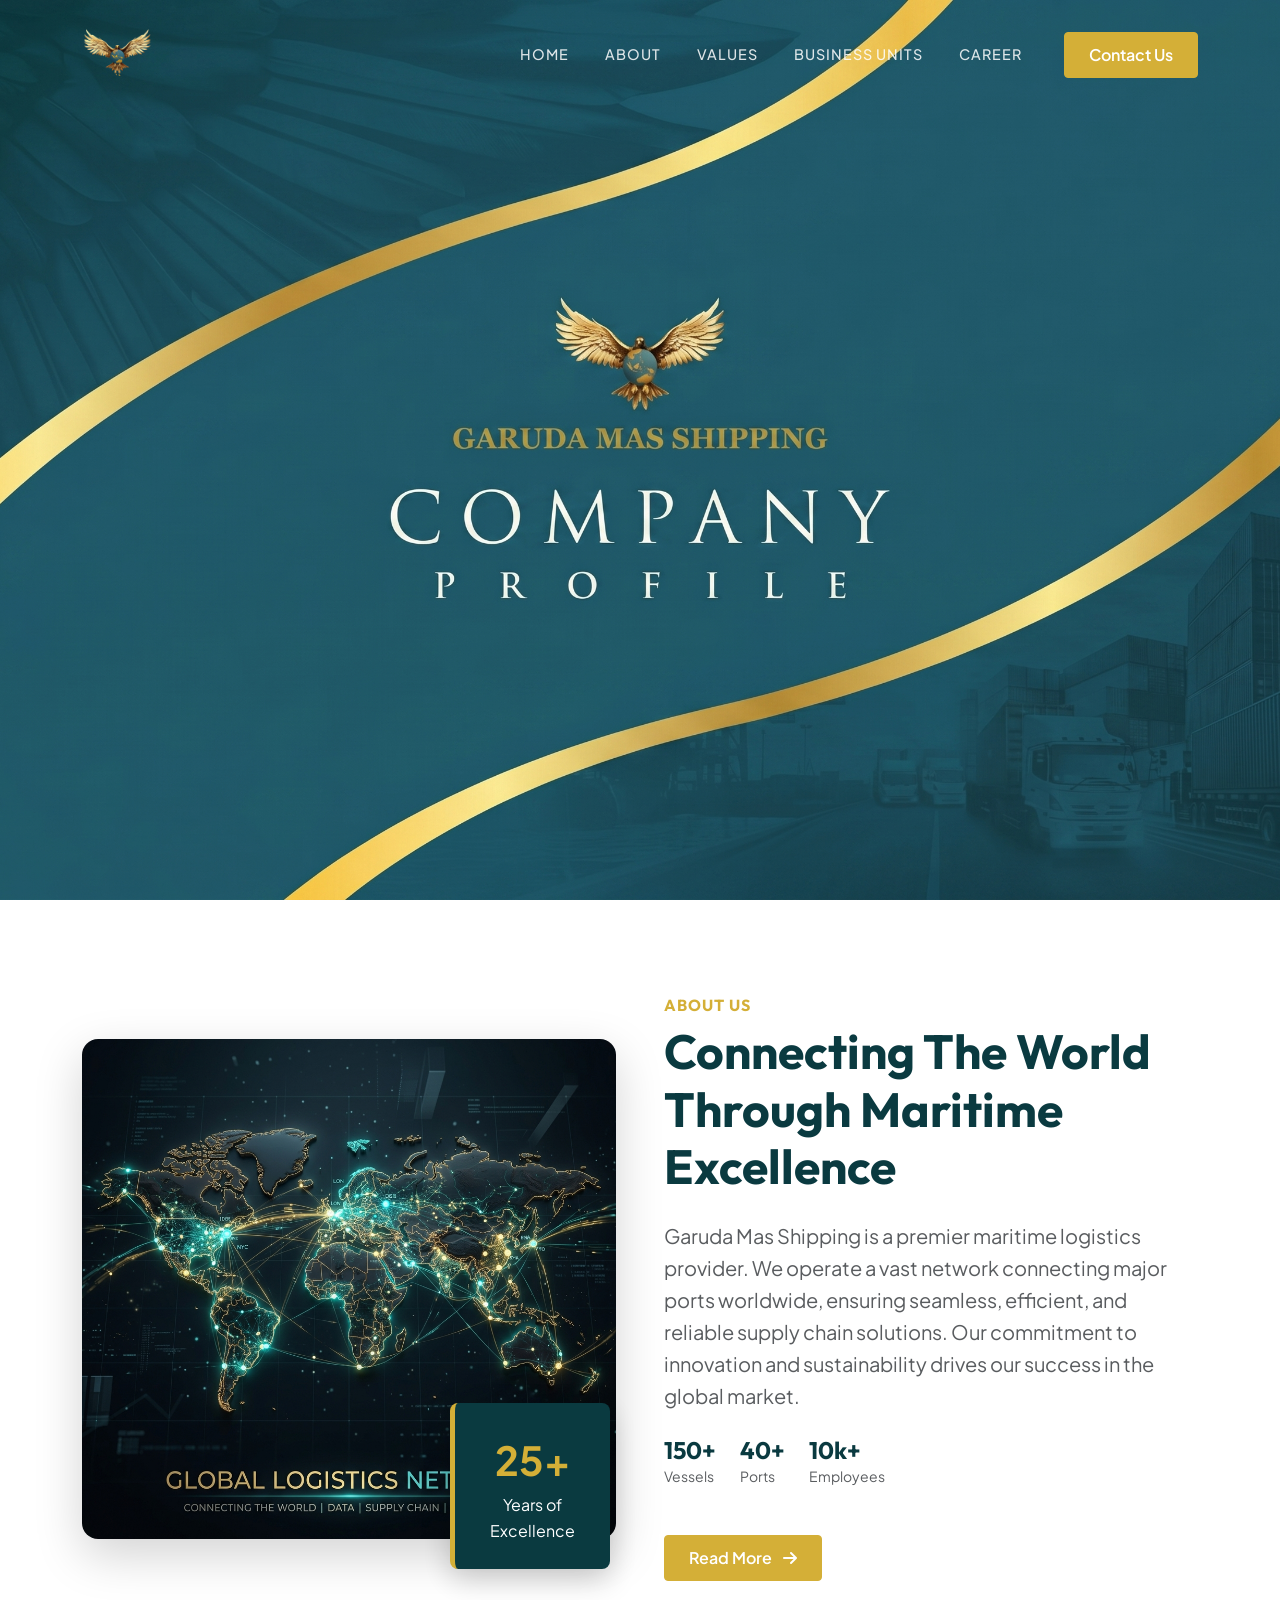
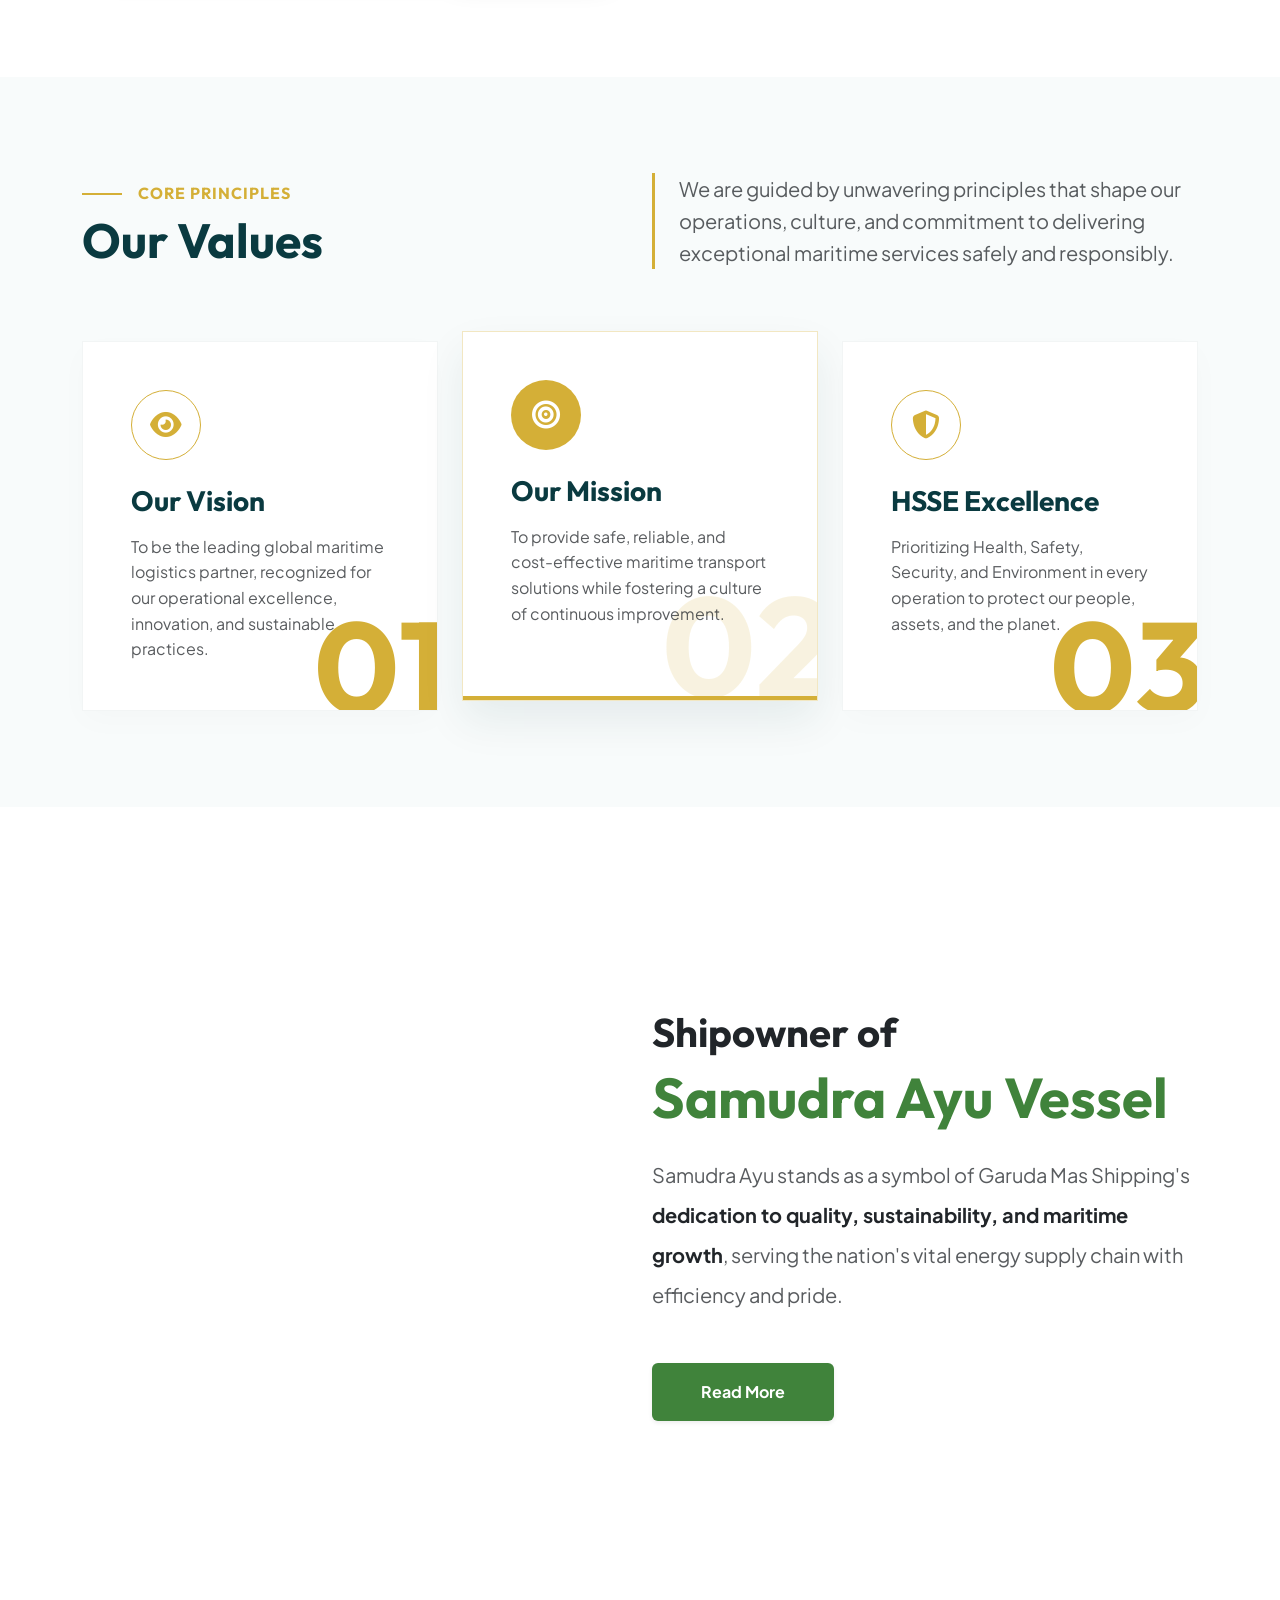
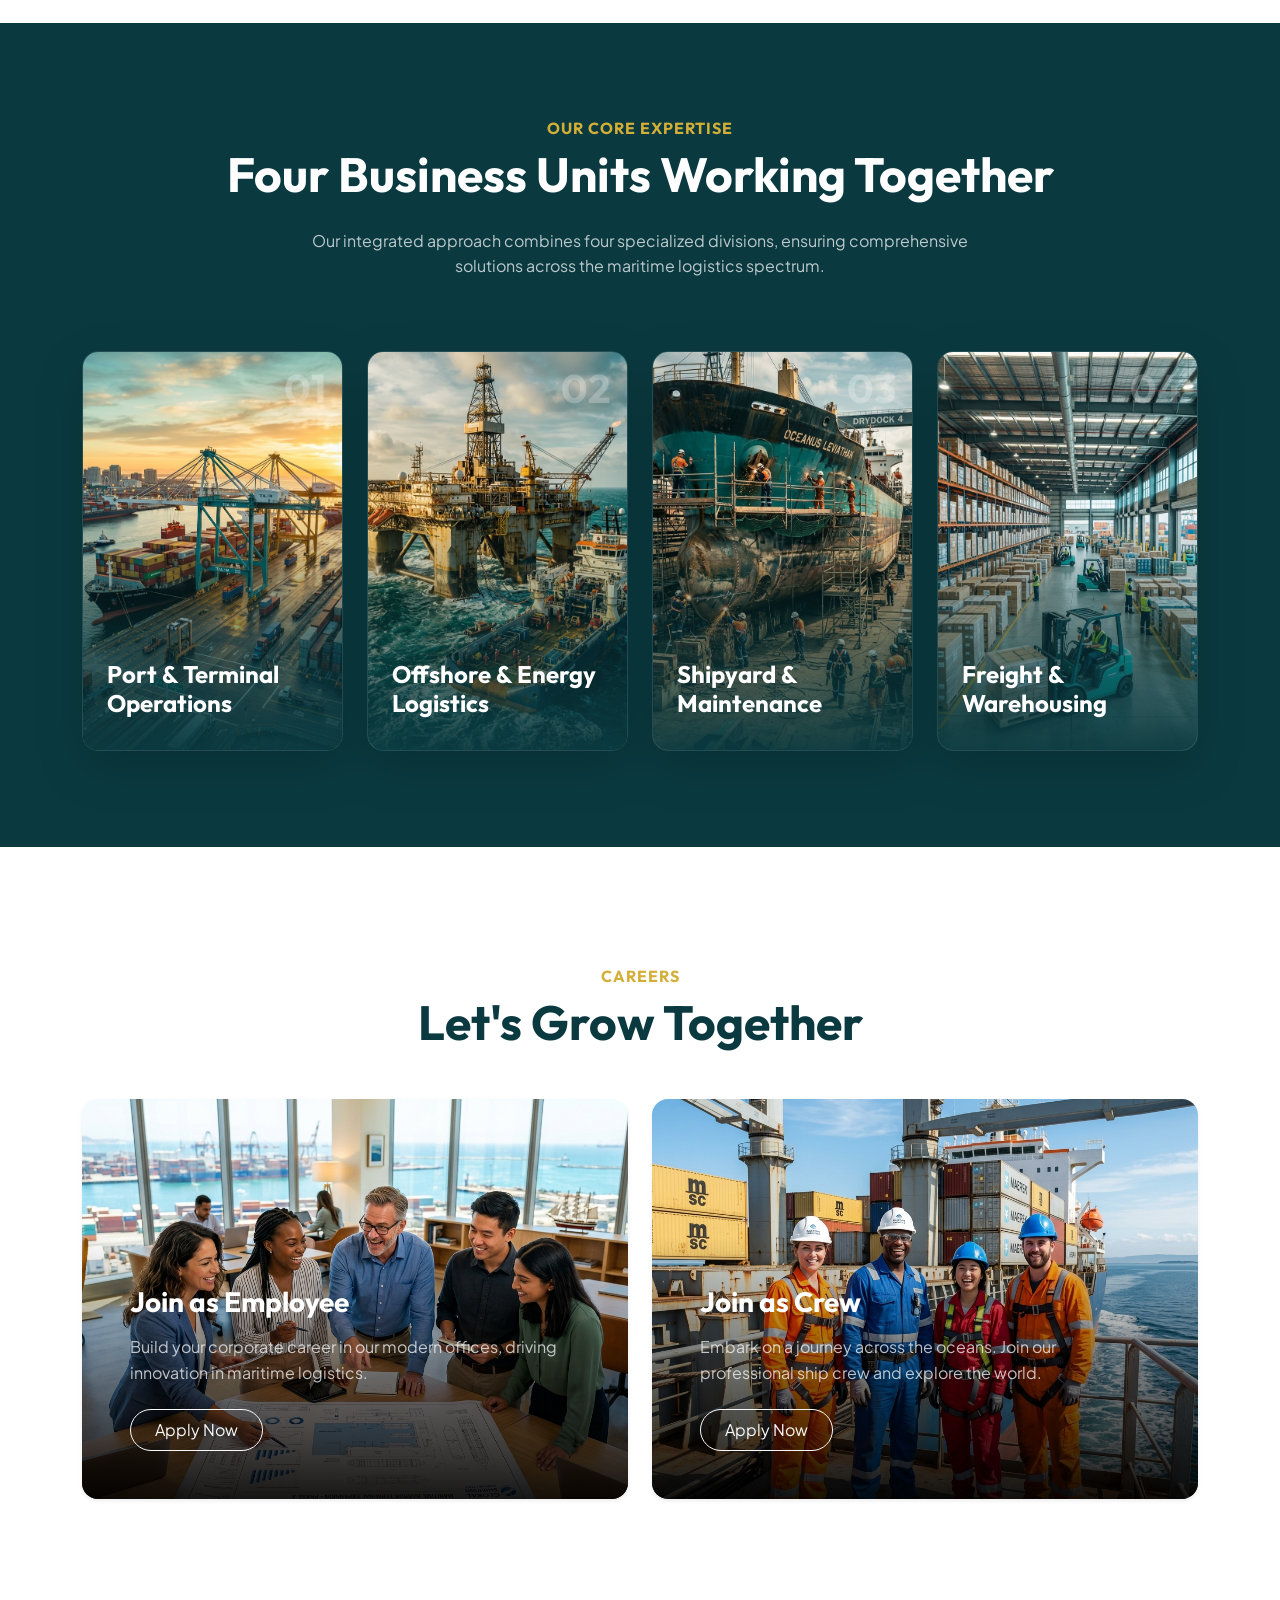
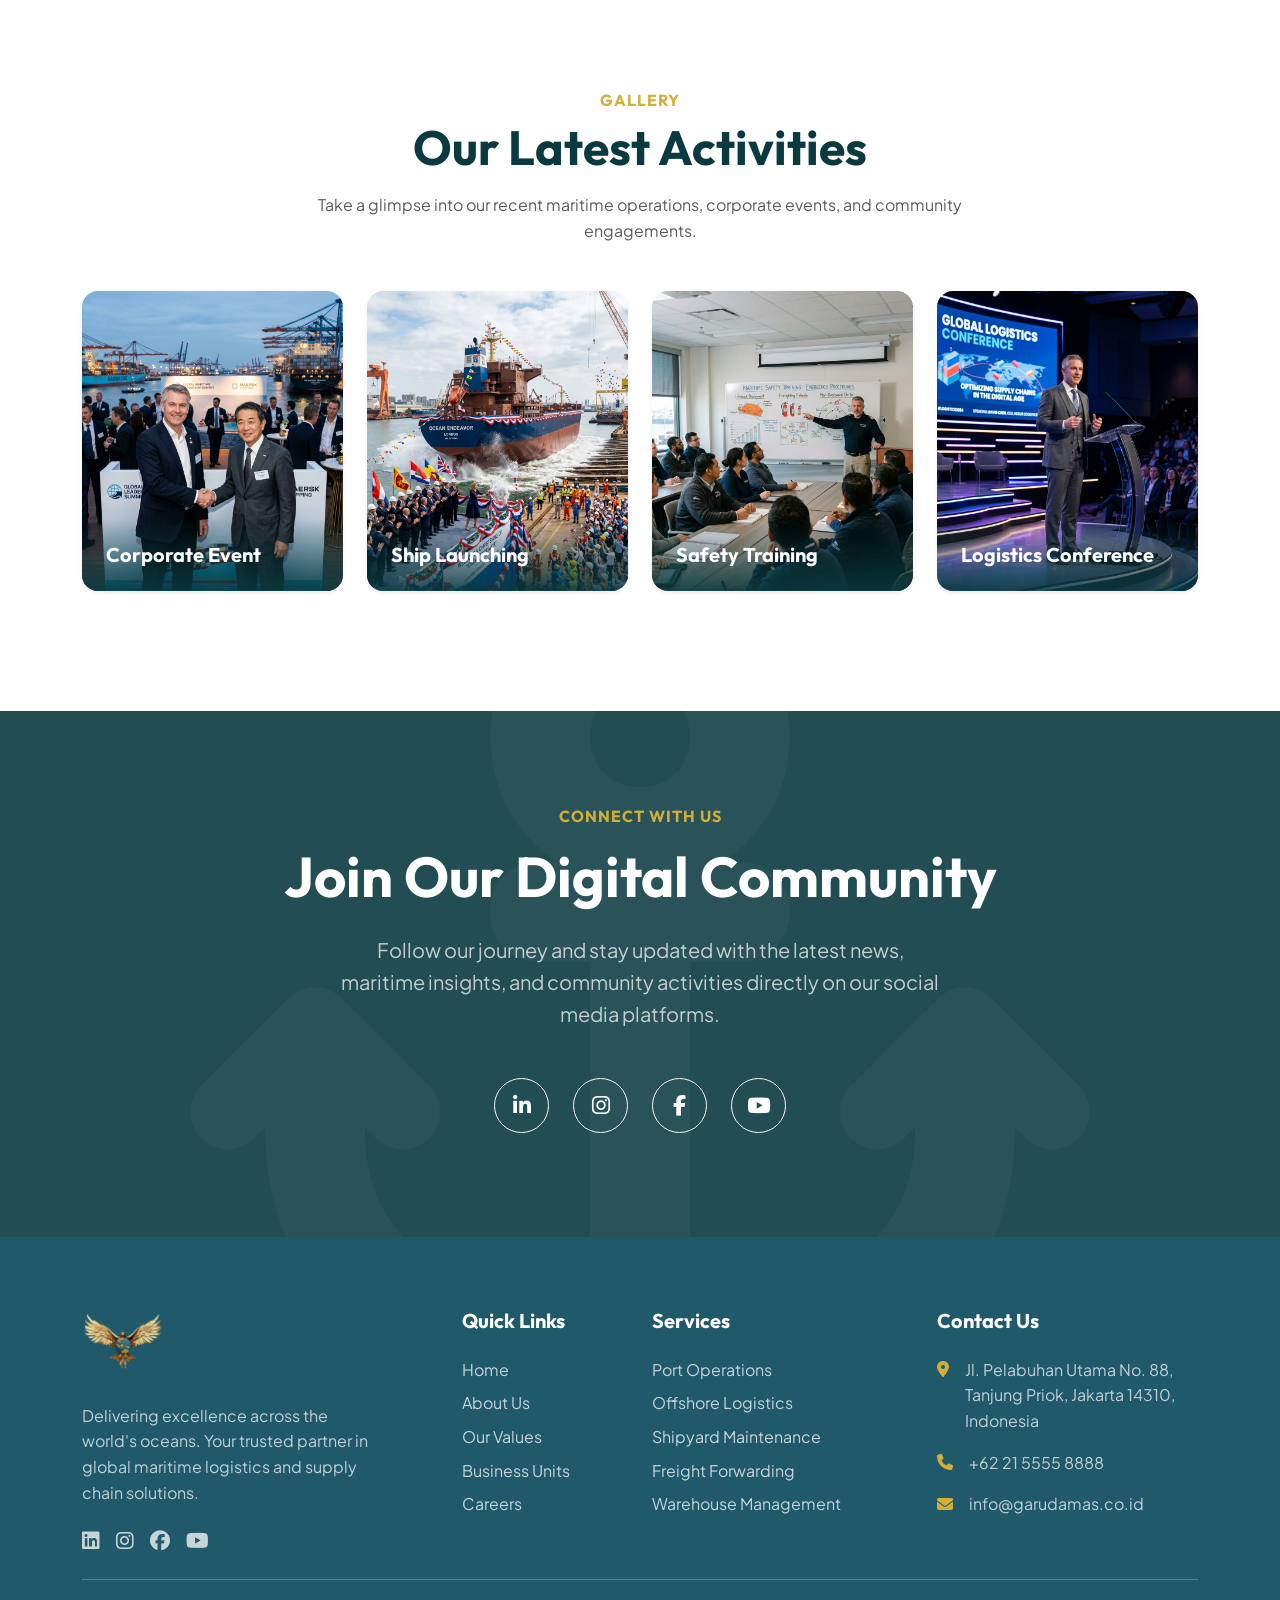
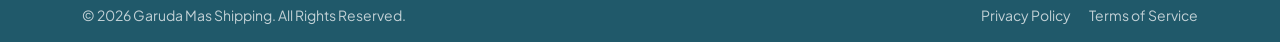
==== index.html @ 2bda796f "Company" ====
<!DOCTYPE html>
<html lang="en">

<head>
    <meta charset="UTF-8">
    <meta name="viewport" content="width=device-width, initial-scale=1.0">
    <title>Garuda Mas Shipping | Professional Maritime Services</title>
    <meta name="description"
        content="Garuda Mas Shipping provides top-tier maritime logistics, port operations, and offshore services with a commitment to excellence and safety.">

    <!-- Google Fonts -->
    <link rel="preconnect" href="https://fonts.googleapis.com">
    <link rel="preconnect" href="https://fonts.gstatic.com" crossorigin>
    <link
        href="https://fonts.googleapis.com/css2?family=Outfit:wght@300;400;500;600;700;800&family=Plus+Jakarta+Sans:wght@400;500;600;700&display=swap"
        rel="stylesheet">

    <!-- Bootstrap 5 CSS -->
    <link href="https://cdn.jsdelivr.net/npm/bootstrap@5.3.2/dist/css/bootstrap.min.css" rel="stylesheet">

    <!-- Font Awesome -->
    <link rel="stylesheet" href="https://cdnjs.cloudflare.com/ajax/libs/font-awesome/6.4.2/css/all.min.css">

    <!-- AOS Animation CSS -->
    <link href="https://unpkg.com/aos@2.3.1/dist/aos.css" rel="stylesheet">

    <!-- Custom CSS -->
    <link rel="stylesheet" href="assets/css/style.css">
</head>

<body>

    <!-- Navigation Bar -->
    <nav class="navbar navbar-expand-lg fixed-top" id="mainNav">
        <div class="container">
            <a class="navbar-brand" href="#">
                <img src="img/logo.png" alt="Garuda Mas Shipping Logo" height="60">
            </a>
            <button class="navbar-toggler" type="button" data-bs-toggle="collapse" data-bs-toggle="collapse"
                data-bs-target="#navbarResponsive" aria-controls="navbarResponsive" aria-expanded="false"
                aria-label="Toggle navigation">
                <i class="fa-solid fa-bars"></i>
            </button>
            <div class="collapse navbar-collapse" id="navbarResponsive">
                <ul class="navbar-nav ms-auto text-uppercase py-4 py-lg-0">
                    <li class="nav-item"><a class="nav-link" href="#home">Home</a></li>
                    <li class="nav-item"><a class="nav-link" href="#about">About</a></li>
                    <li class="nav-item"><a class="nav-link" href="#values">Values</a></li>
                    <li class="nav-item"><a class="nav-link" href="#units">Business Units</a></li>
                    <li class="nav-item"><a class="nav-link" href="#career">Career</a></li>
                </ul>
                <a href="#contact" class="btn btn-primary btn-gold ms-lg-4 mt-3 mt-lg-0">Contact Us</a>
            </div>
        </div>
    </nav>

    <!-- Hero Banner -->
    <header id="home">
        <img src="img/hero.jpeg" alt="Hero Banner" class="w-100" style="height: 100vh; object-fit: cover;">
    </header>

    <!-- About Us -->
    <section class="about-section py-5 my-5" id="about">
        <div class="container">
            <div class="row align-items-center g-5">
                <div class="col-lg-6 position-relative">
                    <div class="image-wrapper rounded-4 overflow-hidden shadow-lg">
                        <img src="assets/images/about_map_1778153520044.png" alt="Global Network Map"
                            class="img-fluid w-100 object-fit-cover" style="height: 500px;">
                        <div class="experience-badge">
                            <span class="fs-1 fw-bold text-gold">25+</span>
                            <span class="d-block text-white">Years of<br>Excellence</span>
                        </div>
                    </div>
                </div>
                <div class="col-lg-6">
                    <h6 class="text-gold fw-bold text-uppercase tracking-wide mb-2">About Us</h6>
                    <h2 class="display-5 fw-bold text-teal mb-4">Connecting The World Through Maritime Excellence</h2>
                    <p class="text-muted fs-5 mb-4">Garuda Mas Shipping is a premier maritime logistics provider. We
                        operate a vast network connecting major ports worldwide, ensuring seamless, efficient, and
                        reliable supply chain solutions. Our commitment to innovation and sustainability drives our
                        success in the global market.</p>
                    <div class="d-flex align-items-center mb-5">
                        <div class="me-4">
                            <h4 class="text-teal fw-bold mb-0">150+</h4>
                            <p class="text-muted small mb-0">Vessels</p>
                        </div>
                        <div class="me-4">
                            <h4 class="text-teal fw-bold mb-0">40+</h4>
                            <p class="text-muted small mb-0">Ports</p>
                        </div>
                        <div>
                            <h4 class="text-teal fw-bold mb-0">10k+</h4>
                            <p class="text-muted small mb-0">Employees</p>
                        </div>
                    </div>
                    <a href="#" class="btn btn-primary btn-gold">Read More <i
                            class="fa-solid fa-arrow-right ms-2"></i></a>
                </div>
            </div>
        </div>
    </section>

    <!-- Values, Vision, Mission & HSSE -->
    <section class="values-section py-5 position-relative" id="values">
        <div class="values-bg-pattern position-absolute top-0 start-0 w-100 h-100 opacity-10"></div>
        <div class="container py-5 position-relative z-3">
            <div class="row mb-5 align-items-end">
                <div class="col-lg-6">
                    <h6 class="text-gold fw-bold text-uppercase tracking-wide mb-2 d-flex align-items-center">
                        <span class="line-indicator me-3"></span>Core Principles
                    </h6>
                    <h2 class="display-5 fw-bold text-teal mb-0">Our Values</h2>
                </div>
                <div class="col-lg-6 mt-4 mt-lg-0">
                    <p class="text-muted mb-0 border-start border-gold border-3 ps-4 fs-5">
                        We are guided by unwavering principles that shape our operations, culture, and commitment to
                        delivering exceptional maritime services safely and responsibly.
                    </p>
                </div>
            </div>

            <div class="row g-4 mt-2">
                <!-- Vision -->
                <div class="col-lg-4">
                    <div class="premium-value-card p-5 h-100 position-relative overflow-hidden group bg-white">
                        <div class="watermark-number position-absolute text-gold opacity-10 fw-bold">01</div>
                        <div class="card-content position-relative z-3">
                            <div class="icon-wrapper mb-4 d-inline-flex align-items-center justify-content-center border border-gold rounded-circle"
                                style="width: 70px; height: 70px;">
                                <i class="fa-solid fa-eye fs-3 text-gold"></i>
                            </div>
                            <h3 class="fw-bold text-teal mb-3">Our Vision</h3>
                            <p class="text-muted mb-0">To be the leading global maritime logistics partner, recognized
                                for our operational excellence, innovation, and sustainable practices.</p>
                        </div>
                        <div class="card-hover-line position-absolute bottom-0 start-0 h-1 bg-gold transition-all"
                            style="width: 0; height: 4px;"></div>
                    </div>
                </div>
                <!-- Mission -->
                <div class="col-lg-4">
                    <div
                        class="premium-value-card p-5 h-100 position-relative overflow-hidden group active-card bg-white">
                        <div class="watermark-number position-absolute text-gold opacity-10 fw-bold">02</div>
                        <div class="card-content position-relative z-3">
                            <div class="icon-wrapper mb-4 d-inline-flex align-items-center justify-content-center bg-gold rounded-circle"
                                style="width: 70px; height: 70px;">
                                <i class="fa-solid fa-bullseye fs-3 text-white"></i>
                            </div>
                            <h3 class="fw-bold text-teal mb-3">Our Mission</h3>
                            <p class="text-muted mb-0">To provide safe, reliable, and cost-effective maritime transport
                                solutions while fostering a culture of continuous improvement.</p>
                        </div>
                        <div class="card-hover-line position-absolute bottom-0 start-0 w-100 bg-gold transition-all"
                            style="height: 4px;"></div>
                    </div>
                </div>
                <!-- HSSE -->
                <div class="col-lg-4">
                    <div class="premium-value-card p-5 h-100 position-relative overflow-hidden group bg-white">
                        <div class="watermark-number position-absolute text-gold opacity-10 fw-bold">03</div>
                        <div class="card-content position-relative z-3">
                            <div class="icon-wrapper mb-4 d-inline-flex align-items-center justify-content-center border border-gold rounded-circle"
                                style="width: 70px; height: 70px;">
                                <i class="fa-solid fa-shield-halved fs-3 text-gold"></i>
                            </div>
                            <h3 class="fw-bold text-teal mb-3">HSSE Excellence</h3>
                            <p class="text-muted mb-0">Prioritizing Health, Safety, Security, and Environment in every
                                operation to protect our people, assets, and the planet.</p>
                        </div>
                        <div class="card-hover-line position-absolute bottom-0 start-0 h-1 bg-gold transition-all"
                            style="width: 0; height: 4px;"></div>
                    </div>
                </div>
            </div>
        </div>
    </section>
    <!-- Shipment of Samudra Ayu -->
    <section class="fleet-section position-relative py-5 my-5"
        style="background-image: url('assets/images/ship_front_1778153537315.png'); background-size: cover; background-position: left center; min-height: 80vh; display: flex; align-items: center;">
        <!-- Desktop Gradient Overlay -->
        <div class="overlay position-absolute top-0 start-0 w-100 h-100 d-none d-lg-block"
            style="background: linear-gradient(to right, rgba(255,255,255,0) 0%, rgba(255,255,255,0.2) 30%, rgba(255,255,255,0.9) 60%, rgba(255,255,255,1) 100%);">
        </div>
        <!-- Mobile Solid Overlay -->
        <div class="overlay position-absolute top-0 start-0 w-100 h-100 d-lg-none"
            style="background: rgba(255,255,255,0.85);"></div>

        <div class="container position-relative z-3">
            <div class="row justify-content-end">
                <div class="col-lg-6 col-md-10 py-5">
                    <h2 class="display-6 fw-bold text-dark mb-2">Shipowner of</h2>
                    <h2 class="display-4 fw-bold mb-4" style="color: #40833b;">Samudra Ayu Vessel</h2>
                    <p class="text-muted fs-5 mb-5 lh-lg">
                        Samudra Ayu stands as a symbol of Garuda Mas Shipping's <strong class="text-dark">dedication to
                            quality, sustainability, and maritime growth</strong>, serving the nation's vital energy
                        supply chain with efficiency and pride.
                    </p>
                    <a href="#" class="btn text-white fw-bold px-5 py-3 rounded-2 shadow-sm"
                        style="background-color: #40833b; transition: all 0.3s ease;">Read More</a>
                </div>
            </div>
        </div>
    </section>




    <!-- Business Units -->
    <section class="units-section py-5 bg-teal text-white" id="units">
        <div class="container py-5">
            <div class="text-center mb-5">
                <h6 class="text-gold fw-bold text-uppercase tracking-wide mb-2">Our Core Expertise</h6>
                <h2 class="display-5 fw-bold text-white mb-4">Four Business Units Working Together</h2>
                <p class="text-light max-w-700 mx-auto opacity-75">Our integrated approach combines four specialized
                    divisions, ensuring comprehensive solutions across the maritime logistics spectrum.</p>
            </div>

            <div class="row g-4 mt-2">
                <!-- Unit 1 -->
                <div class="col-md-6 col-lg-3">
                    <div class="unit-card position-relative rounded-4 overflow-hidden group shadow-lg">
                        <img src="assets/images/business_1_1778153593548.png" alt="Port Operations"
                            class="w-100 h-100 object-fit-cover transition-transform">
                        <div class="watermark-number position-absolute top-0 end-0 p-3 text-white opacity-25 fw-bold fs-1 lh-1 z-2"
                            style="font-family: var(--font-heading);">01</div>
                        <div
                            class="glass-overlay position-absolute bottom-0 start-0 w-100 p-4 d-flex flex-column justify-content-end transition-all z-3">
                            <h4 class="text-white fw-bold mb-2">Port & Terminal<br>Operations</h4>
                            <p class="unit-desc text-light opacity-0 mb-0 small"
                                style="max-height: 0; transition: all 0.4s ease; overflow: hidden;">Managing
                                cutting-edge terminal facilities ensuring fast turnaround times.</p>
                        </div>
                    </div>
                </div>
                <!-- Unit 2 -->
                <div class="col-md-6 col-lg-3">
                    <div class="unit-card position-relative rounded-4 overflow-hidden group shadow-lg">
                        <img src="assets/images/business_2_1778153611733.png" alt="Offshore Services"
                            class="w-100 h-100 object-fit-cover transition-transform">
                        <div class="watermark-number position-absolute top-0 end-0 p-3 text-white opacity-25 fw-bold fs-1 lh-1 z-2"
                            style="font-family: var(--font-heading);">02</div>
                        <div
                            class="glass-overlay position-absolute bottom-0 start-0 w-100 p-4 d-flex flex-column justify-content-end transition-all z-3">
                            <h4 class="text-white fw-bold mb-2">Offshore & Energy<br>Logistics</h4>
                            <p class="unit-desc text-light opacity-0 mb-0 small"
                                style="max-height: 0; transition: all 0.4s ease; overflow: hidden;">Supporting global
                                energy infrastructure with specialized fleets.</p>
                        </div>
                    </div>
                </div>
                <!-- Unit 3 -->
                <div class="col-md-6 col-lg-3">
                    <div class="unit-card position-relative rounded-4 overflow-hidden group shadow-lg">
                        <img src="assets/images/business_3_1778153629733.png" alt="Shipyard"
                            class="w-100 h-100 object-fit-cover transition-transform">
                        <div class="watermark-number position-absolute top-0 end-0 p-3 text-white opacity-25 fw-bold fs-1 lh-1 z-2"
                            style="font-family: var(--font-heading);">03</div>
                        <div
                            class="glass-overlay position-absolute bottom-0 start-0 w-100 p-4 d-flex flex-column justify-content-end transition-all z-3">
                            <h4 class="text-white fw-bold mb-2">Shipyard &<br>Maintenance</h4>
                            <p class="unit-desc text-light opacity-0 mb-0 small"
                                style="max-height: 0; transition: all 0.4s ease; overflow: hidden;">World-class repair
                                and maintenance ensuring maximum vessel uptime.</p>
                        </div>
                    </div>
                </div>
                <!-- Unit 4 -->
                <div class="col-md-6 col-lg-3">
                    <div class="unit-card position-relative rounded-4 overflow-hidden group shadow-lg">
                        <img src="assets/images/business_4_1778153649774.png" alt="Warehouse logistics"
                            class="w-100 h-100 object-fit-cover transition-transform">
                        <div class="watermark-number position-absolute top-0 end-0 p-3 text-white opacity-25 fw-bold fs-1 lh-1 z-2"
                            style="font-family: var(--font-heading);">04</div>
                        <div
                            class="glass-overlay position-absolute bottom-0 start-0 w-100 p-4 d-flex flex-column justify-content-end transition-all z-3">
                            <h4 class="text-white fw-bold mb-2">Freight &<br>Warehousing</h4>
                            <p class="unit-desc text-light opacity-0 mb-0 small"
                                style="max-height: 0; transition: all 0.4s ease; overflow: hidden;">End-to-end supply
                                chain integration and storage solutions globally.</p>
                        </div>
                    </div>
                </div>
            </div>
        </div>
    </section>

    <!-- Careers -->
    <section class="career-section py-5 my-5" id="career">
        <div class="container py-4">
            <div class="text-center mb-5">
                <h6 class="text-gold fw-bold text-uppercase tracking-wide mb-2">Careers</h6>
                <h2 class="display-5 fw-bold text-teal">Let's Grow Together</h2>
            </div>

            <div class="row g-4">
                <div class="col-md-6">
                    <div class="career-card position-relative rounded-4 overflow-hidden shadow-sm h-100 group">
                        <img src="assets/images/career_office_1778153667340.png" alt="Join as Employee"
                            class="w-100 object-fit-cover transition-transform" style="height: 400px;">
                        <div class="career-content position-absolute bottom-0 start-0 w-100 p-5 bg-gradient-dark">
                            <h3 class="text-white fw-bold mb-3">Join as Employee</h3>
                            <p class="text-light opacity-75 mb-4">Build your corporate career in our modern offices,
                                driving innovation in maritime logistics.</p>
                            <a href="#" class="btn btn-outline-light rounded-pill px-4 py-2">Apply Now</a>
                        </div>
                    </div>
                </div>
                <div class="col-md-6">
                    <div class="career-card position-relative rounded-4 overflow-hidden shadow-sm h-100 group">
                        <img src="assets/images/career_crew_1778153685563.png" alt="Join as Crew"
                            class="w-100 object-fit-cover transition-transform" style="height: 400px;">
                        <div class="career-content position-absolute bottom-0 start-0 w-100 p-5 bg-gradient-dark">
                            <h3 class="text-white fw-bold mb-3">Join as Crew</h3>
                            <p class="text-light opacity-75 mb-4">Embark on a journey across the oceans. Join our
                                professional ship crew and explore the world.</p>
                            <a href="#" class="btn btn-outline-light rounded-pill px-4 py-2">Apply Now</a>
                        </div>
                    </div>
                </div>
            </div>
        </div>
    </section>


    <style>
        /* Add hover styles inline temporarily for the news section */
        .btn-outline-teal:hover {
            background-color: var(--dark-teal);
            color: var(--white) !important;
        }

        .news-card:hover .hover-zoom {
            transform: scale(1.1);
        }

        .news-card:hover .hover-backdrop {
            opacity: 1 !important;
        }

        .news-card:hover .hover-arrow {
            opacity: 1 !important;
            transform: translate(-50%, -50%) !important;
        }
    </style>

    <!-- Latest Gallery -->
    <section class="gallery-section py-5 my-5 bg-white" id="gallery">
        <div class="container py-4">
            <div class="text-center mb-5">
                <h6 class="text-gold fw-bold text-uppercase tracking-wide mb-2">Gallery</h6>
                <h2 class="display-5 fw-bold text-teal">Our Latest Activities</h2>
                <p class="text-muted max-w-700 mx-auto mt-3">Take a glimpse into our recent maritime operations,
                    corporate events, and community engagements.</p>
            </div>

            <div class="row g-4">
                <div class="col-md-6 col-lg-3">
                    <div class="activity-img-wrapper rounded-4 overflow-hidden shadow-sm h-100 position-relative group">
                        <img src="assets/images/activity_1_1778153710018.png"
                            class="w-100 h-100 object-fit-cover hover-zoom" alt="Activity 1" style="min-height: 300px;">
                        <div class="position-absolute bottom-0 start-0 w-100 p-4"
                            style="background: linear-gradient(to top, rgba(10,58,64,0.9) 0%, transparent 100%);">
                            <h5 class="text-white fw-bold mb-0">Corporate Event</h5>
                        </div>
                    </div>
                </div>
                <div class="col-md-6 col-lg-3">
                    <div class="activity-img-wrapper rounded-4 overflow-hidden shadow-sm h-100 position-relative group">
                        <img src="assets/images/activity_2_1778153726680.png"
                            class="w-100 h-100 object-fit-cover hover-zoom" alt="Activity 2" style="min-height: 300px;">
                        <div class="position-absolute bottom-0 start-0 w-100 p-4"
                            style="background: linear-gradient(to top, rgba(10,58,64,0.9) 0%, transparent 100%);">
                            <h5 class="text-white fw-bold mb-0">Ship Launching</h5>
                        </div>
                    </div>
                </div>
                <div class="col-md-6 col-lg-3">
                    <div class="activity-img-wrapper rounded-4 overflow-hidden shadow-sm h-100 position-relative group">
                        <img src="assets/images/activity_3_1778153747289.png"
                            class="w-100 h-100 object-fit-cover hover-zoom" alt="Activity 3" style="min-height: 300px;">
                        <div class="position-absolute bottom-0 start-0 w-100 p-4"
                            style="background: linear-gradient(to top, rgba(10,58,64,0.9) 0%, transparent 100%);">
                            <h5 class="text-white fw-bold mb-0">Safety Training</h5>
                        </div>
                    </div>
                </div>
                <div class="col-md-6 col-lg-3">
                    <div class="activity-img-wrapper rounded-4 overflow-hidden shadow-sm h-100 position-relative group">
                        <img src="assets/images/activity_4_1778153762395.png"
                            class="w-100 h-100 object-fit-cover hover-zoom" alt="Activity 4" style="min-height: 300px;">
                        <div class="position-absolute bottom-0 start-0 w-100 p-4"
                            style="background: linear-gradient(to top, rgba(10,58,64,0.9) 0%, transparent 100%);">
                            <h5 class="text-white fw-bold mb-0">Logistics Conference</h5>
                        </div>
                    </div>
                </div>
            </div>
        </div>
    </section>

    <!-- Stay Connect With Us -->
    <section class="connect-section py-5 position-relative text-white overflow-hidden text-center" id="contact"
        style="background-image: url('assets/images/business_4_1778153649774.png'); background-size: cover; background-position: center; background-attachment: fixed;">
        <div class="position-absolute top-0 start-0 w-100 h-100" style="background-color: rgba(10, 58, 64, 0.9);"></div>
        <div class="position-absolute text-white"
            style="top: 50%; left: 50%; transform: translate(-50%, -50%); font-size: 50rem; line-height: 1; pointer-events: none; opacity: 0.03;">
            <i class="fa-solid fa-anchor"></i>
        </div>
        <div class="container py-5 position-relative z-3">
            <div class="row justify-content-center">
                <div class="col-lg-8">
                    <h6 class="text-gold fw-bold text-uppercase tracking-wide mb-3">Connect With Us</h6>
                    <h2 class="display-4 fw-bold mb-4">Join Our Digital Community</h2>
                    <p class="text-light opacity-75 fs-5 mb-5 mx-auto" style="max-width: 600px;">
                        Follow our journey and stay updated with the latest news, maritime insights, and community
                        activities directly on our social media platforms.
                    </p>

                    <div class="d-flex justify-content-center gap-4 mb-2">
                        <a href="#"
                            class="social-btn-outline d-flex align-items-center justify-content-center border border-light rounded-circle text-white transition-all text-decoration-none"
                            style="width: 55px; height: 55px; font-size: 1.3rem;"><i
                                class="fa-brands fa-linkedin-in"></i></a>
                        <a href="#"
                            class="social-btn-outline d-flex align-items-center justify-content-center border border-light rounded-circle text-white transition-all text-decoration-none"
                            style="width: 55px; height: 55px; font-size: 1.3rem;"><i
                                class="fa-brands fa-instagram"></i></a>
                        <a href="#"
                            class="social-btn-outline d-flex align-items-center justify-content-center border border-light rounded-circle text-white transition-all text-decoration-none"
                            style="width: 55px; height: 55px; font-size: 1.3rem;"><i
                                class="fa-brands fa-facebook-f"></i></a>
                        <a href="#"
                            class="social-btn-outline d-flex align-items-center justify-content-center border border-light rounded-circle text-white transition-all text-decoration-none"
                            style="width: 55px; height: 55px; font-size: 1.3rem;"><i
                                class="fa-brands fa-youtube"></i></a>
                    </div>
                </div>
            </div>
        </div>
    </section>

    <!-- Footer -->
    <footer class="footer bg-dark-teal text-white pt-5 pb-3">
        <div class="container pt-4">
            <div class="row g-4 mb-4">
                <div class="col-lg-4 pe-lg-5">
                    <a class="navbar-brand mb-4 d-inline-block" href="#">
                        <img src="img/logo.png" alt="Garuda Mas Shipping Logo" height="70">
                    </a>
                    <p class="text-light opacity-75 mb-4 pe-lg-4">Delivering excellence across the world's oceans. Your
                        trusted partner in global maritime logistics and supply chain solutions.</p>
                    <div class="d-flex gap-3">
                        <a href="#" class="text-white opacity-75 hover-gold"><i
                                class="fa-brands fa-linkedin fs-5"></i></a>
                        <a href="#" class="text-white opacity-75 hover-gold"><i
                                class="fa-brands fa-instagram fs-5"></i></a>
                        <a href="#" class="text-white opacity-75 hover-gold"><i
                                class="fa-brands fa-facebook fs-5"></i></a>
                        <a href="#" class="text-white opacity-75 hover-gold"><i
                                class="fa-brands fa-youtube fs-5"></i></a>
                    </div>
                </div>

                <div class="col-lg-2 col-md-4">
                    <h5 class="text-white fw-bold mb-4">Quick Links</h5>
                    <ul class="list-unstyled footer-links">
                        <li class="mb-2"><a href="#home">Home</a></li>
                        <li class="mb-2"><a href="#about">About Us</a></li>
                        <li class="mb-2"><a href="#values">Our Values</a></li>
                        <li class="mb-2"><a href="#units">Business Units</a></li>
                        <li class="mb-2"><a href="#career">Careers</a></li>
                    </ul>
                </div>

                <div class="col-lg-3 col-md-4">
                    <h5 class="text-white fw-bold mb-4">Services</h5>
                    <ul class="list-unstyled footer-links">
                        <li class="mb-2"><a href="#">Port Operations</a></li>
                        <li class="mb-2"><a href="#">Offshore Logistics</a></li>
                        <li class="mb-2"><a href="#">Shipyard Maintenance</a></li>
                        <li class="mb-2"><a href="#">Freight Forwarding</a></li>
                        <li class="mb-2"><a href="#">Warehouse Management</a></li>
                    </ul>
                </div>

                <div class="col-lg-3 col-md-4">
                    <h5 class="text-white fw-bold mb-4">Contact Us</h5>
                    <ul class="list-unstyled contact-info">
                        <li class="mb-3 d-flex">
                            <i class="fa-solid fa-location-dot text-gold mt-1 me-3"></i>
                            <span class="text-light opacity-75">Jl. Pelabuhan Utama No. 88, Tanjung Priok, Jakarta
                                14310, Indonesia</span>
                        </li>
                        <li class="mb-3 d-flex align-items-center">
                            <i class="fa-solid fa-phone text-gold me-3"></i>
                            <span class="text-light opacity-75">+62 21 5555 8888</span>
                        </li>
                        <li class="mb-3 d-flex align-items-center">
                            <i class="fa-solid fa-envelope text-gold me-3"></i>
                            <span class="text-light opacity-75">info@garudamas.co.id</span>
                        </li>
                    </ul>
                </div>
            </div>

            <hr class="border-light opacity-25 my-4">

            <div class="row align-items-center">
                <div class="col-md-6 text-center text-md-start">
                    <p class="text-light opacity-75 mb-0 small">&copy; 2026 Garuda Mas Shipping. All Rights Reserved.
                    </p>
                </div>
                <div class="col-md-6 text-center text-md-end mt-3 mt-md-0">
                    <ul class="list-inline mb-0 small">
                        <li class="list-inline-item me-3"><a href="#"
                                class="text-light opacity-75 hover-gold text-decoration-none">Privacy Policy</a></li>
                        <li class="list-inline-item"><a href="#"
                                class="text-light opacity-75 hover-gold text-decoration-none">Terms of Service</a></li>
                    </ul>
                </div>
            </div>
        </div>
    </footer>

    <!-- Scripts -->
    <script src="https://code.jquery.com/jquery-3.7.1.min.js"></script>
    <script src="https://cdn.jsdelivr.net/npm/bootstrap@5.3.2/dist/js/bootstrap.bundle.min.js"></script>

    <!-- AOS Animation JS -->
    <script src="https://unpkg.com/aos@2.3.1/dist/aos.js"></script>

    <script src="assets/js/main.js"></script>

    <script>
        // Apply AOS attributes dynamically to elegant sections
        document.addEventListener('DOMContentLoaded', function () {
            document.querySelectorAll('section > .container').forEach(el => {
                el.setAttribute('data-aos', 'fade-up');
                el.setAttribute('data-aos-duration', '1000');
                el.setAttribute('data-aos-once', 'true');
            });
            // Initialize AOS
            AOS.init({
                offset: 120,
                easing: 'ease-out-cubic'
            });
        });
    </script>
</body>

</html>
---- assets/css/style.css ----
/* ==========================================================================
   Garuda Mas Shipping - Custom Stylesheet
   Theme: Dark Teal, White, Gold
   Fonts: Outfit (Headings), Plus Jakarta Sans (Body)
   ========================================================================== */

:root {
    /* Color Palette */
    --primary-teal: #0A3A40;
    --dark-teal: #20596A;
    --light-teal: #EAF2F3;
    --teal-muted: #1A5259;
    --gold: #D4AF37;
    --dark-gold: #B5952F;
    --light-gold: #F2E8C4;
    --text-main: #333333;
    --text-muted: #666666;
    --white: #FFFFFF;
    
    /* Typography */
    --font-heading: 'Outfit', sans-serif;
    --font-body: 'Plus Jakarta Sans', sans-serif;
}

body {
    font-family: var(--font-body);
    color: var(--text-main);
    line-height: 1.6;
    overflow-x: hidden;
}

h1, h2, h3, h4, h5, h6, .navbar-brand {
    font-family: var(--font-heading);
}

/* Utilities */
.text-teal { color: var(--primary-teal) !important; }
.text-gold { color: var(--gold) !important; }
.bg-teal { background-color: var(--primary-teal) !important; }
.bg-dark-teal { background-color: var(--dark-teal) !important; }
.bg-light-teal { background-color: var(--light-teal) !important; }
.bg-gold { background-color: var(--gold) !important; }
.bg-teal-light { background-color: rgba(10, 58, 64, 0.1) !important; }
.bg-gradient-dark { background: linear-gradient(to top, rgba(0,0,0,0.9) 0%, rgba(0,0,0,0) 100%); }

.tracking-wide { letter-spacing: 1px; }
.tracking-wider { letter-spacing: 3px; }
.max-w-700 { max-width: 700px; }

/* Buttons */
.btn-gold {
    background-color: var(--gold);
    border-color: var(--gold);
    color: var(--white);
    font-weight: 600;
    padding: 10px 24px;
    border-radius: 4px;
    transition: all 0.3s ease;
}

.btn-gold:hover {
    background-color: var(--dark-gold);
    border-color: var(--dark-gold);
    color: var(--white);
    transform: translateY(-2px);
    box-shadow: 0 4px 12px rgba(212, 175, 55, 0.3);
}

/* Navbar */
.navbar {
    padding: 20px 0;
    transition: all 0.4s ease;
    background-color: transparent;
}

.navbar.navbar-scrolled {
    background-color: rgba(32, 89, 106, 0.85);
    backdrop-filter: blur(12px);
    -webkit-backdrop-filter: blur(12px);
    padding: 12px 0;
    box-shadow: 0 4px 30px rgba(0,0,0,0.1);
    border-bottom: 1px solid rgba(255, 255, 255, 0.05);
}

.navbar-brand {
    color: var(--white);
    font-weight: 700;
    letter-spacing: 1px;
    line-height: 1.2;
}

.navbar-brand .brand-text {
    font-size: 1.2rem;
}

.navbar-brand .brand-icon {
    font-size: 2rem;
    color: var(--gold);
}

.navbar-nav .nav-link {
    color: rgba(255, 255, 255, 0.85);
    font-weight: 500;
    font-size: 0.9rem;
    letter-spacing: 1px;
    margin: 0 10px;
    transition: color 0.3s ease;
}

.navbar-nav .nav-link:hover, .navbar-nav .nav-link.active {
    color: var(--gold);
}

/* Hero Section */
.hero-section {
    height: 100vh;
    min-height: 600px;
    background-image: url('../images/hero_banner_1778153500178.png');
    background-size: cover;
    background-position: center;
    position: relative;
}

.hero-overlay {
    position: absolute;
    top: 0;
    left: 0;
    width: 100%;
    height: 100%;
    background: linear-gradient(to right, rgba(6, 35, 38, 0.9) 0%, rgba(6, 35, 38, 0.4) 100%);
}

.hero-section .display-1 {
    font-size: clamp(3.5rem, 6vw, 5.5rem);
    text-shadow: 2px 2px 4px rgba(0,0,0,0.3);
}

/* About Section */
.experience-badge {
    position: absolute;
    bottom: -30px;
    right: 30px;
    background-color: var(--primary-teal);
    padding: 25px 35px;
    border-radius: 8px;
    box-shadow: 0 10px 30px rgba(0,0,0,0.2);
    border-left: 5px solid var(--gold);
    text-align: center;
}

/* Values Section */
.values-section {
    background-color: #F8FBFB;
}

.line-indicator {
    display: inline-block;
    width: 40px;
    height: 2px;
    background-color: var(--gold);
}

.premium-value-card {
    background-color: var(--white);
    border: 1px solid rgba(10, 58, 64, 0.05);
    border-radius: 0;
    transition: all 0.4s cubic-bezier(0.165, 0.84, 0.44, 1);
    box-shadow: 0 10px 30px rgba(0,0,0,0.02);
}

.premium-value-card:hover, .premium-value-card.active-card {
    transform: translateY(-10px);
    box-shadow: 0 20px 40px rgba(10, 58, 64, 0.08);
    border-color: rgba(212, 175, 55, 0.3);
}

.watermark-number {
    font-size: 8rem;
    line-height: 1;
    right: -10px;
    bottom: -20px;
    font-family: var(--font-heading);
    z-index: 0;
    pointer-events: none;
    transition: all 0.5s ease;
}

.premium-value-card:hover .watermark-number, .premium-value-card.active-card .watermark-number {
    opacity: 0.15 !important;
    transform: scale(1.1) translateY(-10px);
}

.border-gold {
    border-color: var(--gold) !important;
}

.card-hover-line {
    height: 4px;
    bottom: 0;
    transition: width 0.4s ease;
}

.premium-value-card:hover .card-hover-line {
    width: 100% !important;
}

.premium-value-card.active-card .card-hover-line {
    width: 100% !important;
}

.icon-wrapper {
    transition: all 0.4s ease;
}

.premium-value-card:hover .icon-wrapper {
    background-color: var(--gold) !important;
}

.premium-value-card:hover .icon-wrapper i {
    color: var(--white) !important;
}

/* Video Section */
.video-section {
    min-height: 500px;
    display: flex;
    align-items: center;
    justify-content: center;
}

.pulse-animation {
    animation: pulse 2s infinite;
}

@keyframes pulse {
    0% { box-shadow: 0 0 0 0 rgba(212, 175, 55, 0.7); }
    70% { box-shadow: 0 0 0 20px rgba(212, 175, 55, 0); }
    100% { box-shadow: 0 0 0 0 rgba(212, 175, 55, 0); }
}

/* Fleet Section */
.border-gold-left {
    border-left: 10px solid var(--gold);
}

.fleet-specs li {
    font-size: 1.1rem;
}

/* Business Units */
.unit-card {
    height: 400px;
    border: 1px solid rgba(255, 255, 255, 0.1);
}

.unit-card img {
    transition: transform 0.8s cubic-bezier(0.165, 0.84, 0.44, 1);
}

.unit-card:hover img {
    transform: scale(1.1);
}

.glass-overlay {
    background: linear-gradient(to top, rgba(10, 58, 64, 0.95) 0%, rgba(10, 58, 64, 0.4) 60%, transparent 100%);
    height: 60%;
}

.unit-card:hover .glass-overlay {
    background: linear-gradient(to top, rgba(10, 58, 64, 0.98) 0%, rgba(10, 58, 64, 0.8) 70%, rgba(10, 58, 64, 0.4) 100%);
    height: 80%;
    backdrop-filter: blur(4px);
}

.unit-card:hover .unit-desc {
    opacity: 1 !important;
    max-height: 100px !important;
    margin-top: 10px;
}

/* Careers */
.career-card img {
    transition: transform 0.6s ease;
}

.career-card:hover img {
    transform: scale(1.05);
}

/* Social & Activities */
.social-btn {
    width: 50px;
    height: 50px;
    border-radius: 50%;
    display: flex;
    align-items: center;
    justify-content: center;
    font-size: 1.2rem;
    transition: all 0.3s ease;
    text-decoration: none;
}

.social-btn:hover {
    background-color: var(--gold) !important;
    color: var(--white) !important;
    transform: translateY(-5px);
}

.hover-zoom {
    transition: transform 0.4s ease;
}

.activity-img-wrapper:hover .hover-zoom {
    transform: scale(1.1);
}

/* Footer */
.footer-links a {
    color: rgba(255, 255, 255, 0.75);
    text-decoration: none;
    transition: all 0.3s ease;
    display: inline-block;
}

.footer-links a:hover {
    color: var(--gold);
    transform: translateX(5px);
}

.hover-gold:hover {
    color: var(--gold) !important;
}

/* Responsive Adjustments */
@media (max-width: 991.98px) {
    .navbar { background-color: #20596A; padding: 12px 0; }
    .hero-section .display-1 { font-size: 3rem; }
    .experience-badge { bottom: -20px; right: 10px; padding: 15px 20px; }
}

.social-btn-outline:hover {
    background-color: var(--gold) !important;
    border-color: var(--gold) !important;
    transform: translateY(-5px);
}

.phone-mockup-container:hover img {
    transform: rotate(0deg) scale(1.05) !important;
}
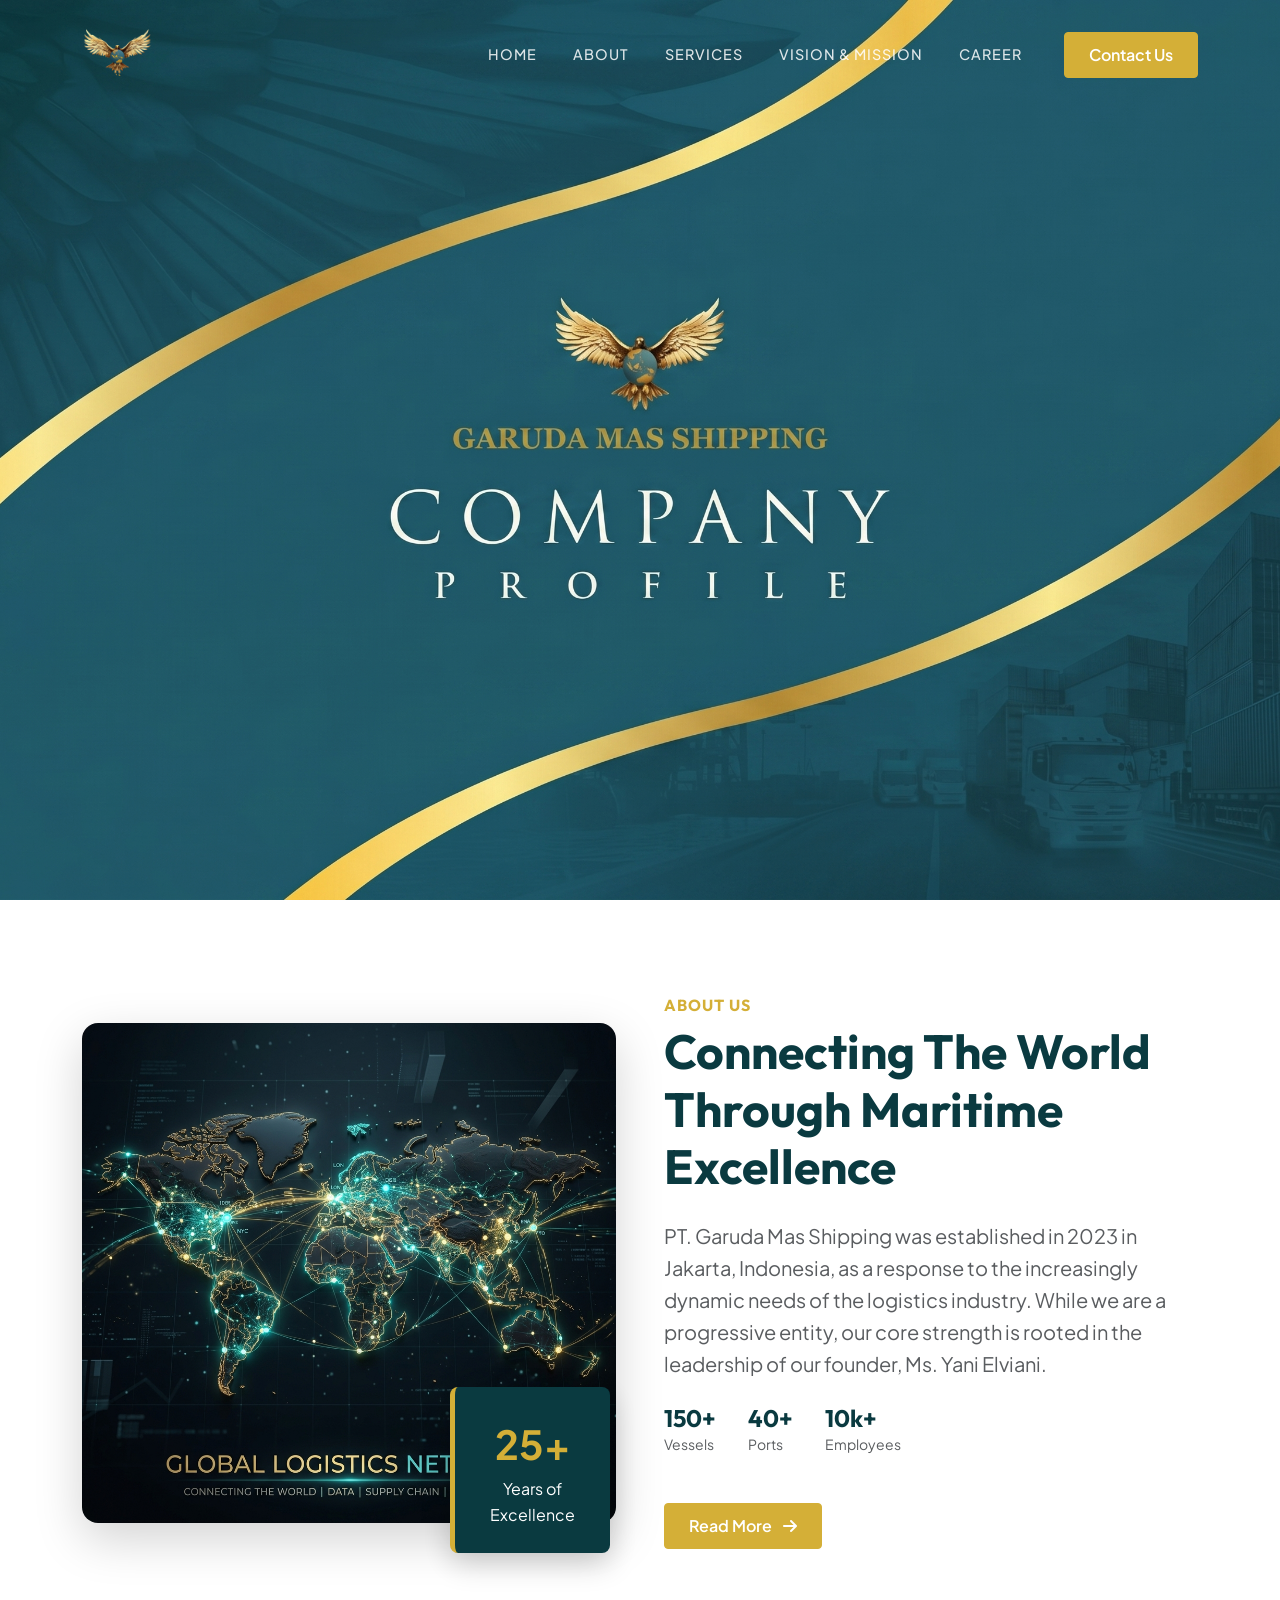
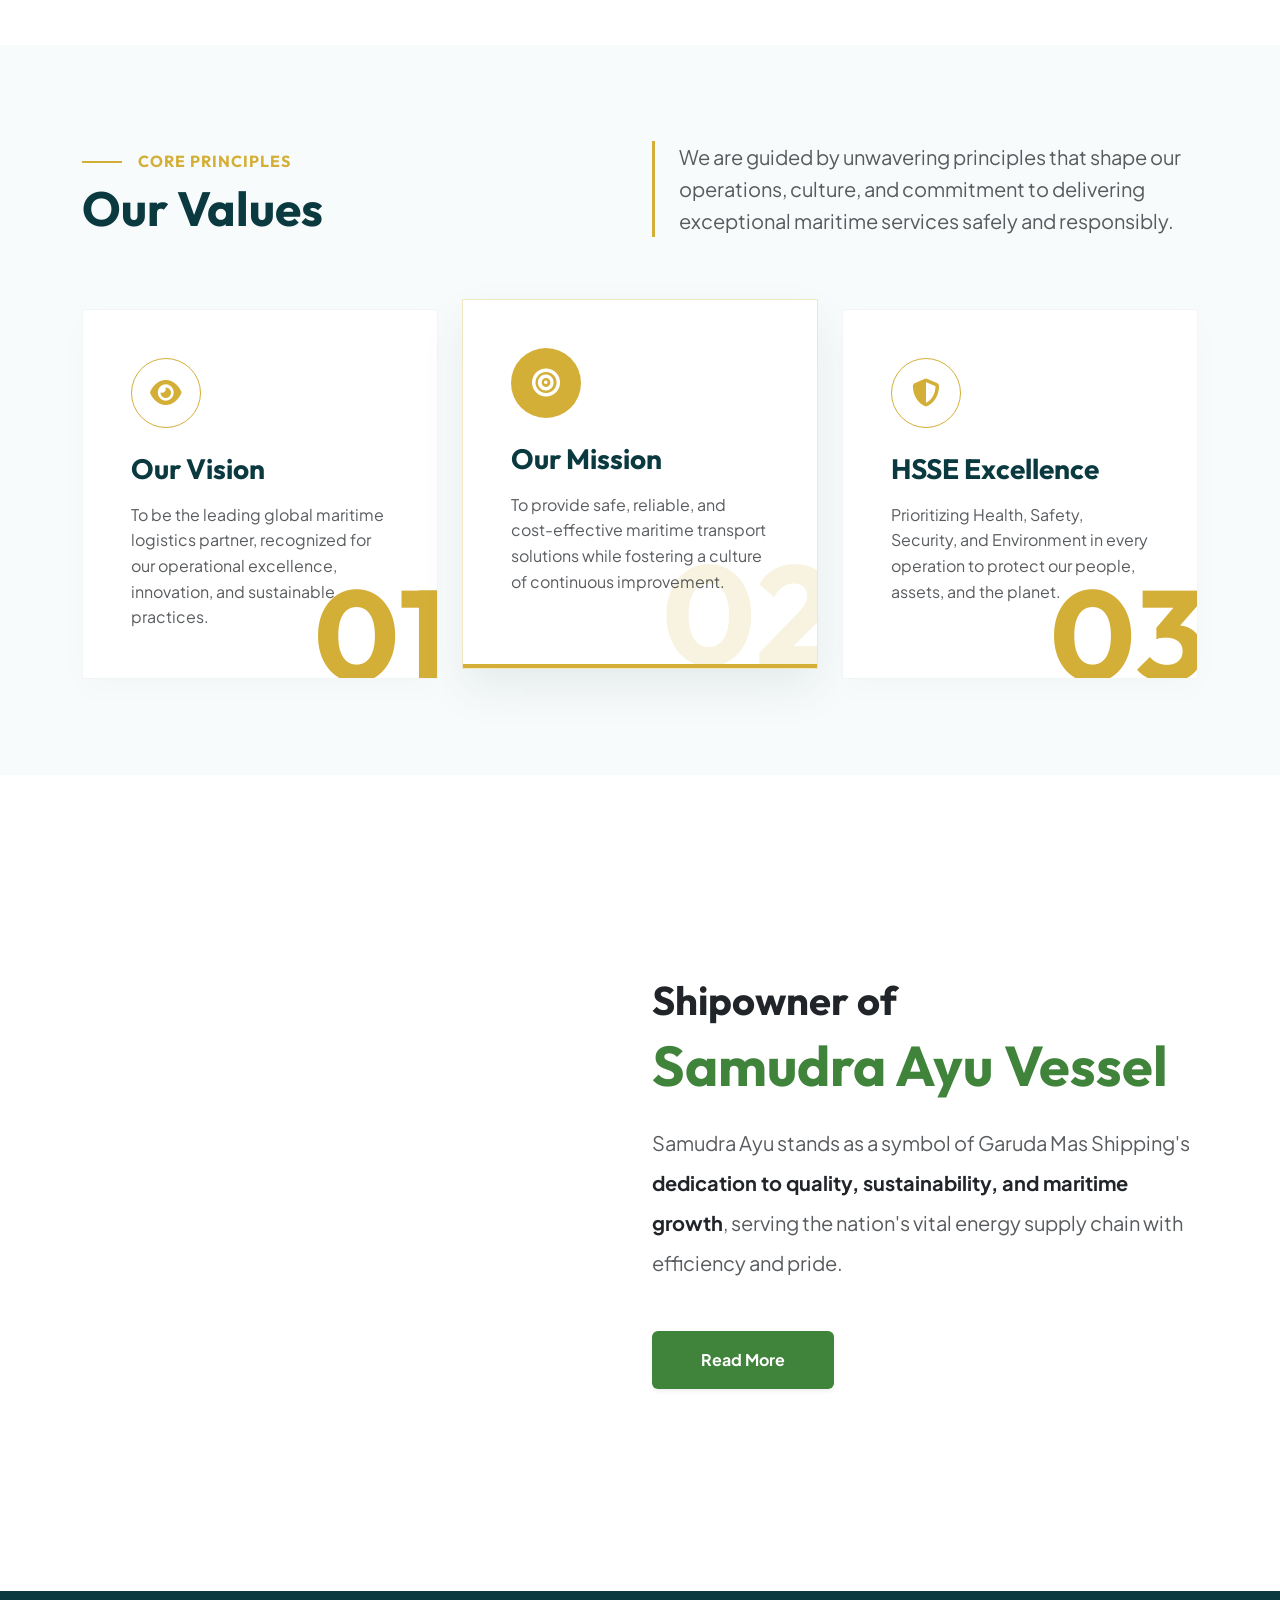
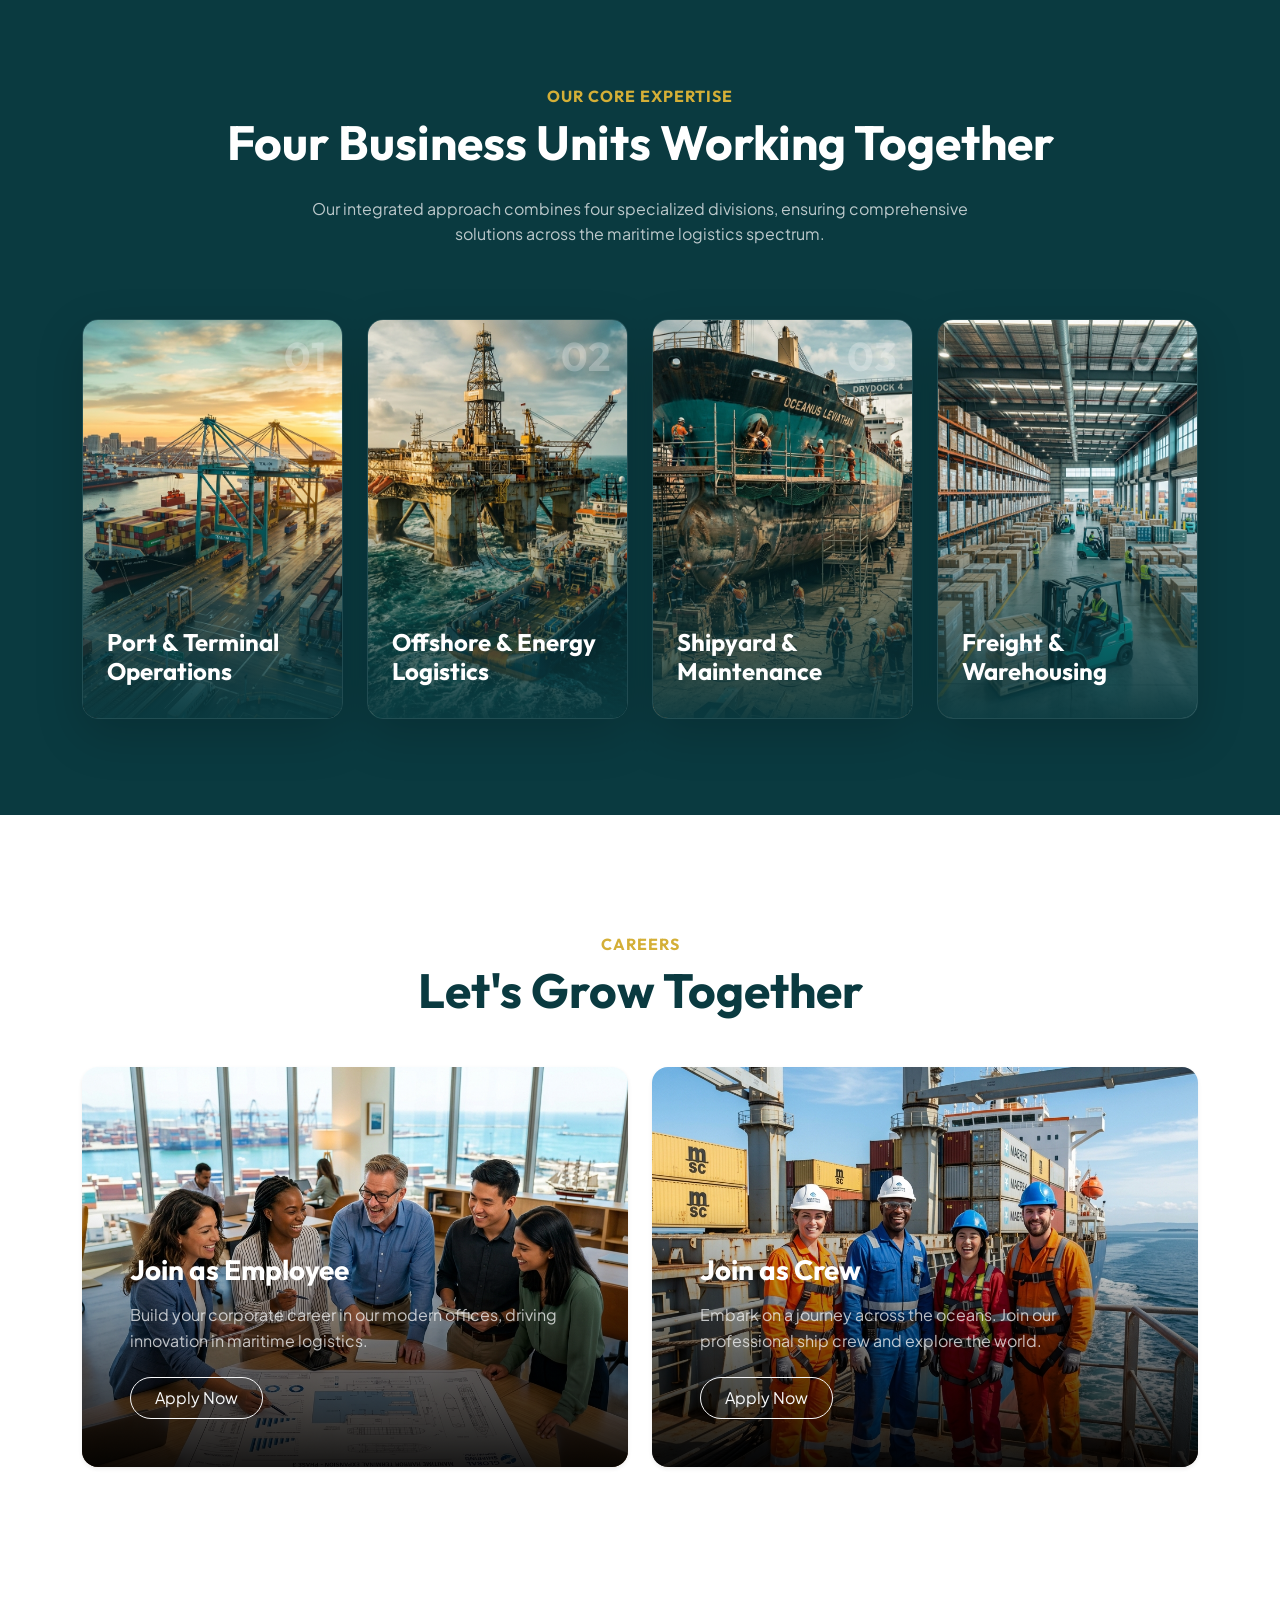
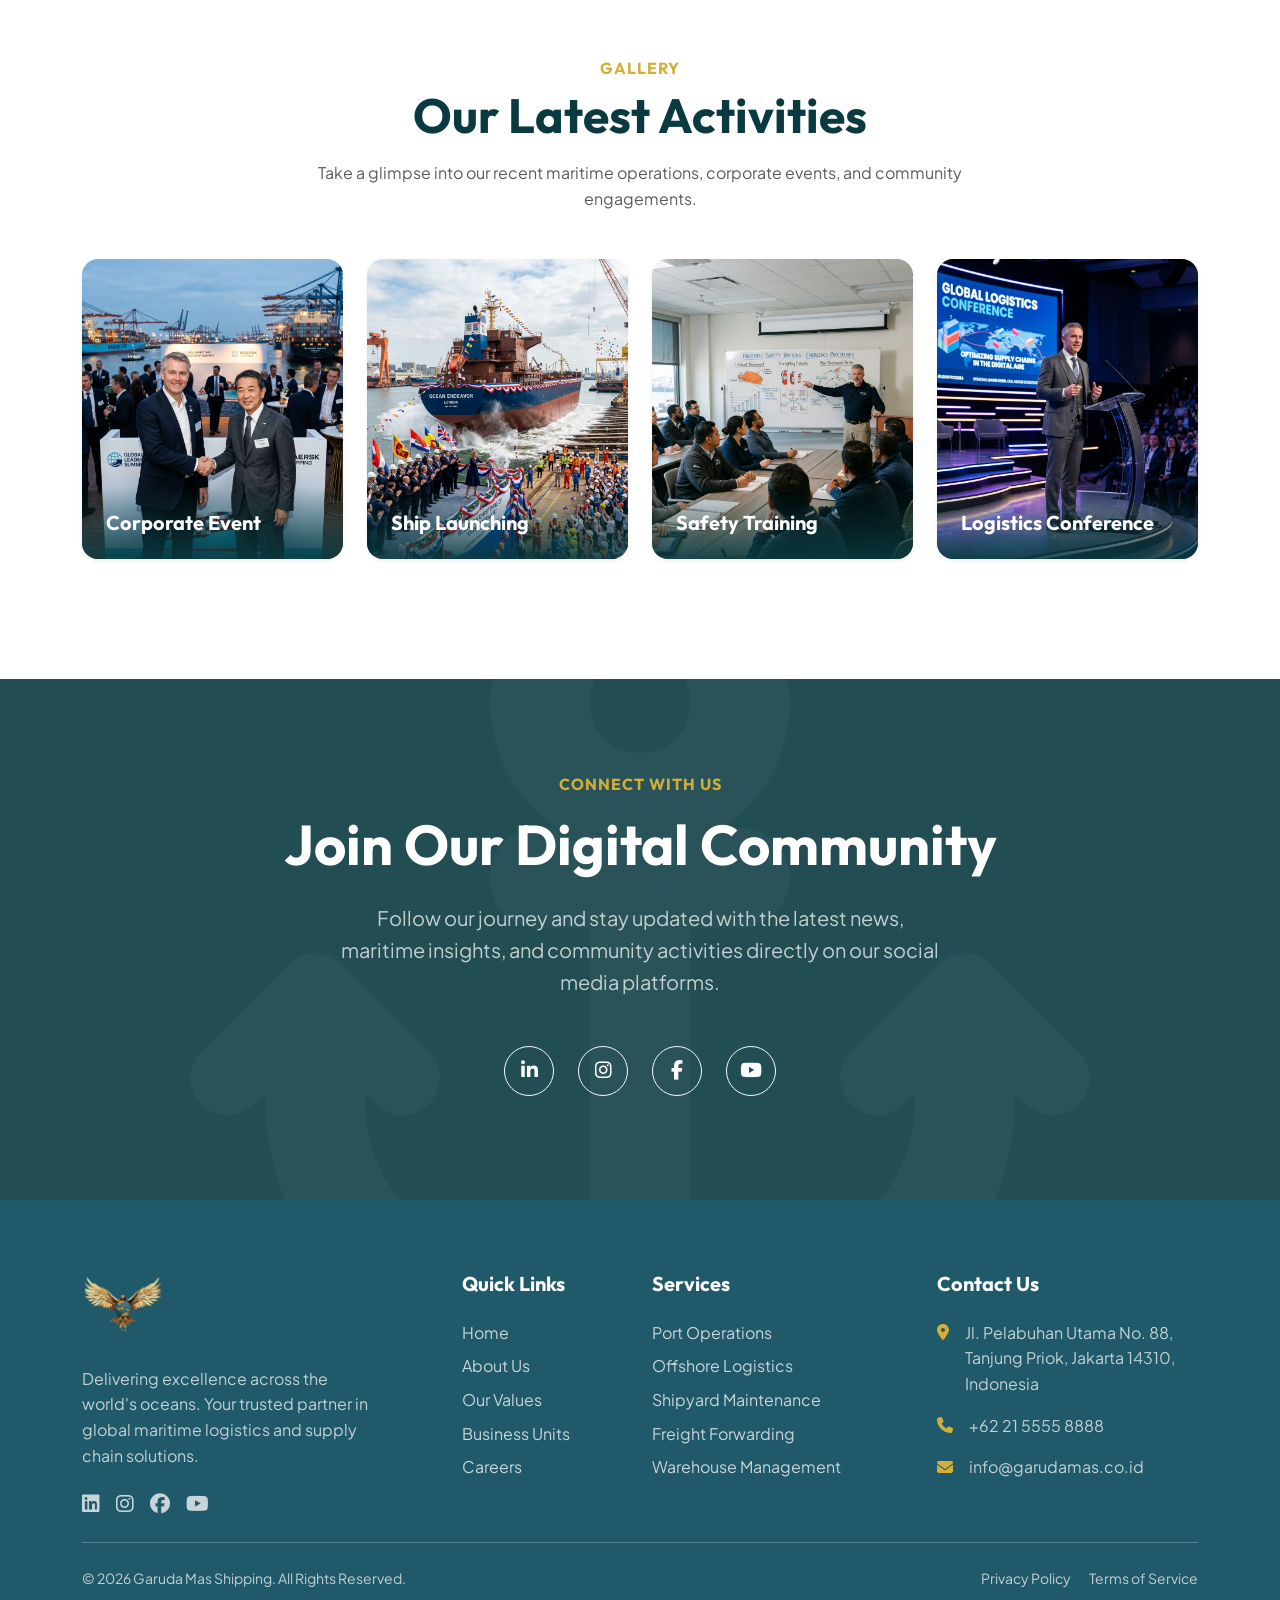
==== commit fc90d062: "update-halaman" ====
--- a/index.html
+++ b/index.html
@@ -44,9 +44,9 @@
             <div class="collapse navbar-collapse" id="navbarResponsive">
                 <ul class="navbar-nav ms-auto text-uppercase py-4 py-lg-0">
                     <li class="nav-item"><a class="nav-link" href="#home">Home</a></li>
-                    <li class="nav-item"><a class="nav-link" href="#about">About</a></li>
-                    <li class="nav-item"><a class="nav-link" href="#values">Values</a></li>
-                    <li class="nav-item"><a class="nav-link" href="#units">Business Units</a></li>
+                    <li class="nav-item"><a class="nav-link" href="about.html">About</a></li>
+                    <li class="nav-item"><a class="nav-link" href="services.html">Services</a></li>
+                    <li class="nav-item"><a class="nav-link" href="vision-mission.html">Vision & Mission</a></li>
                     <li class="nav-item"><a class="nav-link" href="#career">Career</a></li>
                 </ul>
                 <a href="#contact" class="btn btn-primary btn-gold ms-lg-4 mt-3 mt-lg-0">Contact Us</a>
@@ -56,7 +56,7 @@
 
     <!-- Hero Banner -->
     <header id="home">
-        <img src="img/hero.jpeg" alt="Hero Banner" class="w-100" style="height: 100vh; object-fit: cover;">
+        <img src="img/hero.jpeg" alt="Hero Banner" class="w-100 hero-banner-img">
     </header>
 
     <!-- About Us -->
@@ -76,16 +76,13 @@
                 <div class="col-lg-6">
                     <h6 class="text-gold fw-bold text-uppercase tracking-wide mb-2">About Us</h6>
                     <h2 class="display-5 fw-bold text-teal mb-4">Connecting The World Through Maritime Excellence</h2>
-                    <p class="text-muted fs-5 mb-4">Garuda Mas Shipping is a premier maritime logistics provider. We
-                        operate a vast network connecting major ports worldwide, ensuring seamless, efficient, and
-                        reliable supply chain solutions. Our commitment to innovation and sustainability drives our
-                        success in the global market.</p>
-                    <div class="d-flex align-items-center mb-5">
-                        <div class="me-4">
+                    <p class="text-muted fs-5 mb-4">PT. Garuda Mas Shipping was established in 2023 in Jakarta, Indonesia, as a response to the increasingly dynamic needs of the logistics industry. While we are a progressive entity, our core strength is rooted in the leadership of our founder, Ms. Yani Elviani.</p>
+                    <div class="d-flex flex-wrap align-items-center mb-5 gap-4">
+                        <div class="me-2">
                             <h4 class="text-teal fw-bold mb-0">150+</h4>
                             <p class="text-muted small mb-0">Vessels</p>
                         </div>
-                        <div class="me-4">
+                        <div class="me-2">
                             <h4 class="text-teal fw-bold mb-0">40+</h4>
                             <p class="text-muted small mb-0">Ports</p>
                         </div>
@@ -188,8 +185,8 @@
             style="background: rgba(255,255,255,0.85);"></div>
 
         <div class="container position-relative z-3">
-            <div class="row justify-content-end">
-                <div class="col-lg-6 col-md-10 py-5">
+            <div class="row justify-content-end justify-content-lg-end justify-content-center">
+                <div class="col-lg-6 col-md-10 py-5 text-center text-lg-start">
                     <h2 class="display-6 fw-bold text-dark mb-2">Shipowner of</h2>
                     <h2 class="display-4 fw-bold mb-4" style="color: #40833b;">Samudra Ayu Vessel</h2>
                     <p class="text-muted fs-5 mb-5 lh-lg">
@@ -418,22 +415,22 @@
                         activities directly on our social media platforms.
                     </p>
 
-                    <div class="d-flex justify-content-center gap-4 mb-2">
+                    <div class="d-flex flex-wrap justify-content-center gap-3 gap-md-4 mb-2">
                         <a href="#"
                             class="social-btn-outline d-flex align-items-center justify-content-center border border-light rounded-circle text-white transition-all text-decoration-none"
-                            style="width: 55px; height: 55px; font-size: 1.3rem;"><i
+                            style="width: 50px; height: 50px; font-size: 1.2rem;"><i
                                 class="fa-brands fa-linkedin-in"></i></a>
                         <a href="#"
                             class="social-btn-outline d-flex align-items-center justify-content-center border border-light rounded-circle text-white transition-all text-decoration-none"
-                            style="width: 55px; height: 55px; font-size: 1.3rem;"><i
+                            style="width: 50px; height: 50px; font-size: 1.2rem;"><i
                                 class="fa-brands fa-instagram"></i></a>
                         <a href="#"
                             class="social-btn-outline d-flex align-items-center justify-content-center border border-light rounded-circle text-white transition-all text-decoration-none"
-                            style="width: 55px; height: 55px; font-size: 1.3rem;"><i
+                            style="width: 50px; height: 50px; font-size: 1.2rem;"><i
                                 class="fa-brands fa-facebook-f"></i></a>
                         <a href="#"
                             class="social-btn-outline d-flex align-items-center justify-content-center border border-light rounded-circle text-white transition-all text-decoration-none"
-                            style="width: 55px; height: 55px; font-size: 1.3rem;"><i
+                            style="width: 50px; height: 50px; font-size: 1.2rem;"><i
                                 class="fa-brands fa-youtube"></i></a>
                     </div>
                 </div>
--- a/assets/css/style.css
+++ b/assets/css/style.css
@@ -5,6 +5,7 @@
    ========================================================================== */
 
 :root {
+    overflow-x: hidden;
     /* Color Palette */
     --primary-teal: #0A3A40;
     --dark-teal: #20596A;
@@ -130,6 +131,11 @@
     background: linear-gradient(to right, rgba(6, 35, 38, 0.9) 0%, rgba(6, 35, 38, 0.4) 100%);
 }
 
+.hero-banner-img {
+    height: 100vh;
+    object-fit: cover;
+}
+
 .hero-section .display-1 {
     font-size: clamp(3.5rem, 6vw, 5.5rem);
     text-shadow: 2px 2px 4px rgba(0,0,0,0.3);
@@ -331,11 +337,97 @@
     color: var(--gold) !important;
 }
 
+/* Global Presence Glass Cards */
+.stat-glass-card {
+    transition: all 0.4s cubic-bezier(0.165, 0.84, 0.44, 1);
+    box-shadow: 0 10px 30px rgba(0,0,0,0.1);
+}
+
+.stat-glass-card:hover {
+    transform: translateY(-10px);
+    background: rgba(255, 255, 255, 0.1) !important;
+    border-color: rgba(212, 175, 55, 0.4) !important;
+    box-shadow: 0 15px 40px rgba(0,0,0,0.2);
+}
+
+.stat-glass-card:hover .stat-card-line {
+    transform: scaleX(1) !important;
+}
+
+.stat-glass-card:hover .stat-icon {
+    transform: scale(1.1);
+    opacity: 1 !important;
+}
+
+.hover-bg-gold:hover {
+    background-color: var(--gold) !important;
+    border-color: var(--gold) !important;
+    color: var(--white) !important;
+    transform: translateY(-3px);
+    box-shadow: 0 10px 20px rgba(212, 175, 55, 0.3);
+}
+
 /* Responsive Adjustments */
+@media (max-width: 1199.98px) {
+    .watermark-number { font-size: 6rem; }
+}
+
 @media (max-width: 991.98px) {
     .navbar { background-color: #20596A; padding: 12px 0; }
     .hero-section .display-1 { font-size: 3rem; }
+    .hero-banner-img { height: 80vh; }
     .experience-badge { bottom: -20px; right: 10px; padding: 15px 20px; }
+    .unit-card, .career-card img { height: 300px; }
+    .glass-overlay { height: 70%; }
+}
+
+@media (max-width: 767.98px) {
+    .display-4 { font-size: 2.2rem; }
+    .display-5 { font-size: 2rem; }
+    .display-6 { font-size: 1.5rem; }
+    .hero-banner-img { height: 70vh; }
+    
+    .experience-badge { 
+        position: relative; 
+        bottom: 0; 
+        right: 0; 
+        margin-top: -30px; 
+        z-index: 5; 
+        margin-left: auto; 
+        margin-right: auto; 
+        width: fit-content; 
+    }
+    
+    .fleet-section {
+        background-position: center;
+        text-align: center;
+    }
+    
+    .fleet-section .overlay.d-lg-none {
+        background: rgba(255,255,255,0.9);
+    }
+    
+    .values-section .col-lg-6.mt-4 {
+        margin-top: 1rem !important;
+    }
+    
+    .premium-value-card {
+        padding: 2rem !important;
+    }
+    
+    .connect-section .display-4 {
+        font-size: 2rem;
+    }
+}
+
+@media (max-width: 575.98px) {
+    .navbar-brand img { height: 50px; }
+    .hero-section .display-1 { font-size: 2.2rem; }
+    .hero-banner-img { height: 60vh; }
+    .experience-badge { padding: 10px 15px; }
+    .experience-badge .fs-1 { font-size: 2rem !important; }
+    .watermark-number { font-size: 4rem; }
+    .unit-card, .career-card img { height: 250px; }
 }
 
 .social-btn-outline:hover {
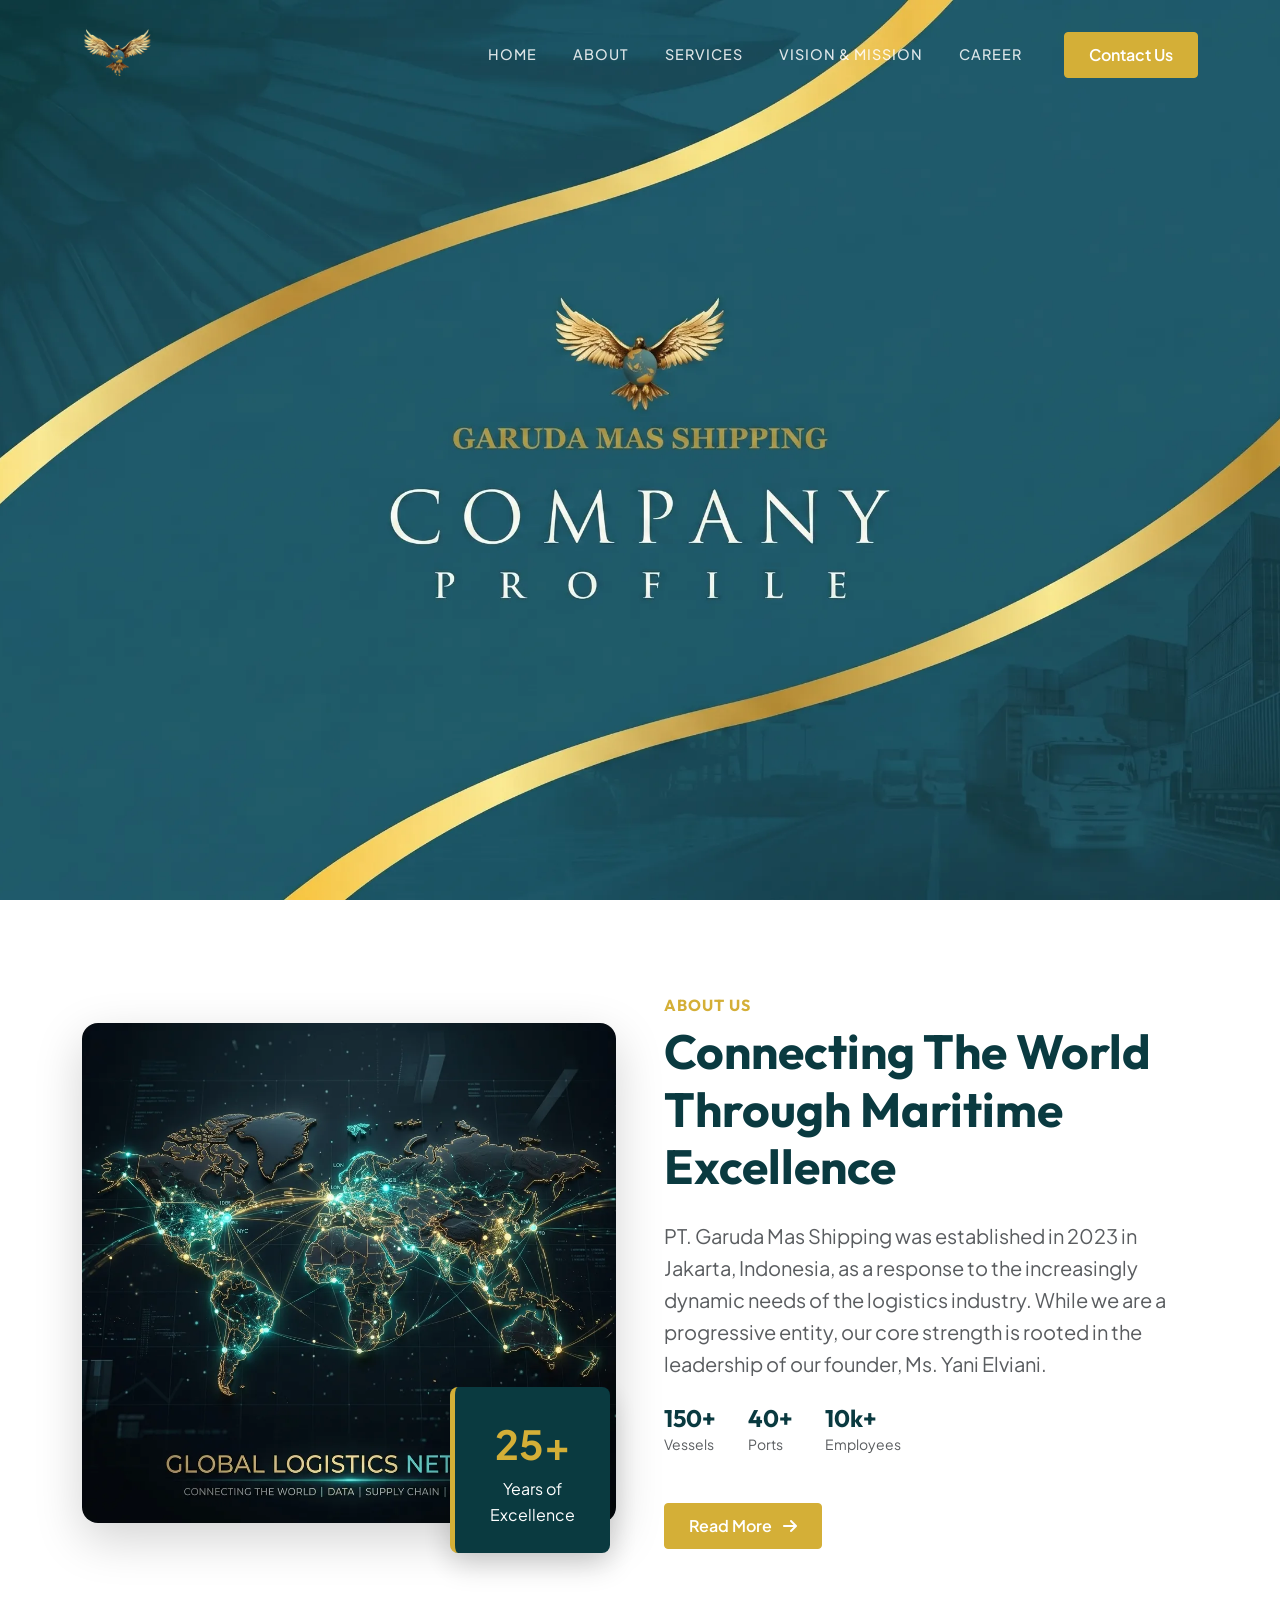
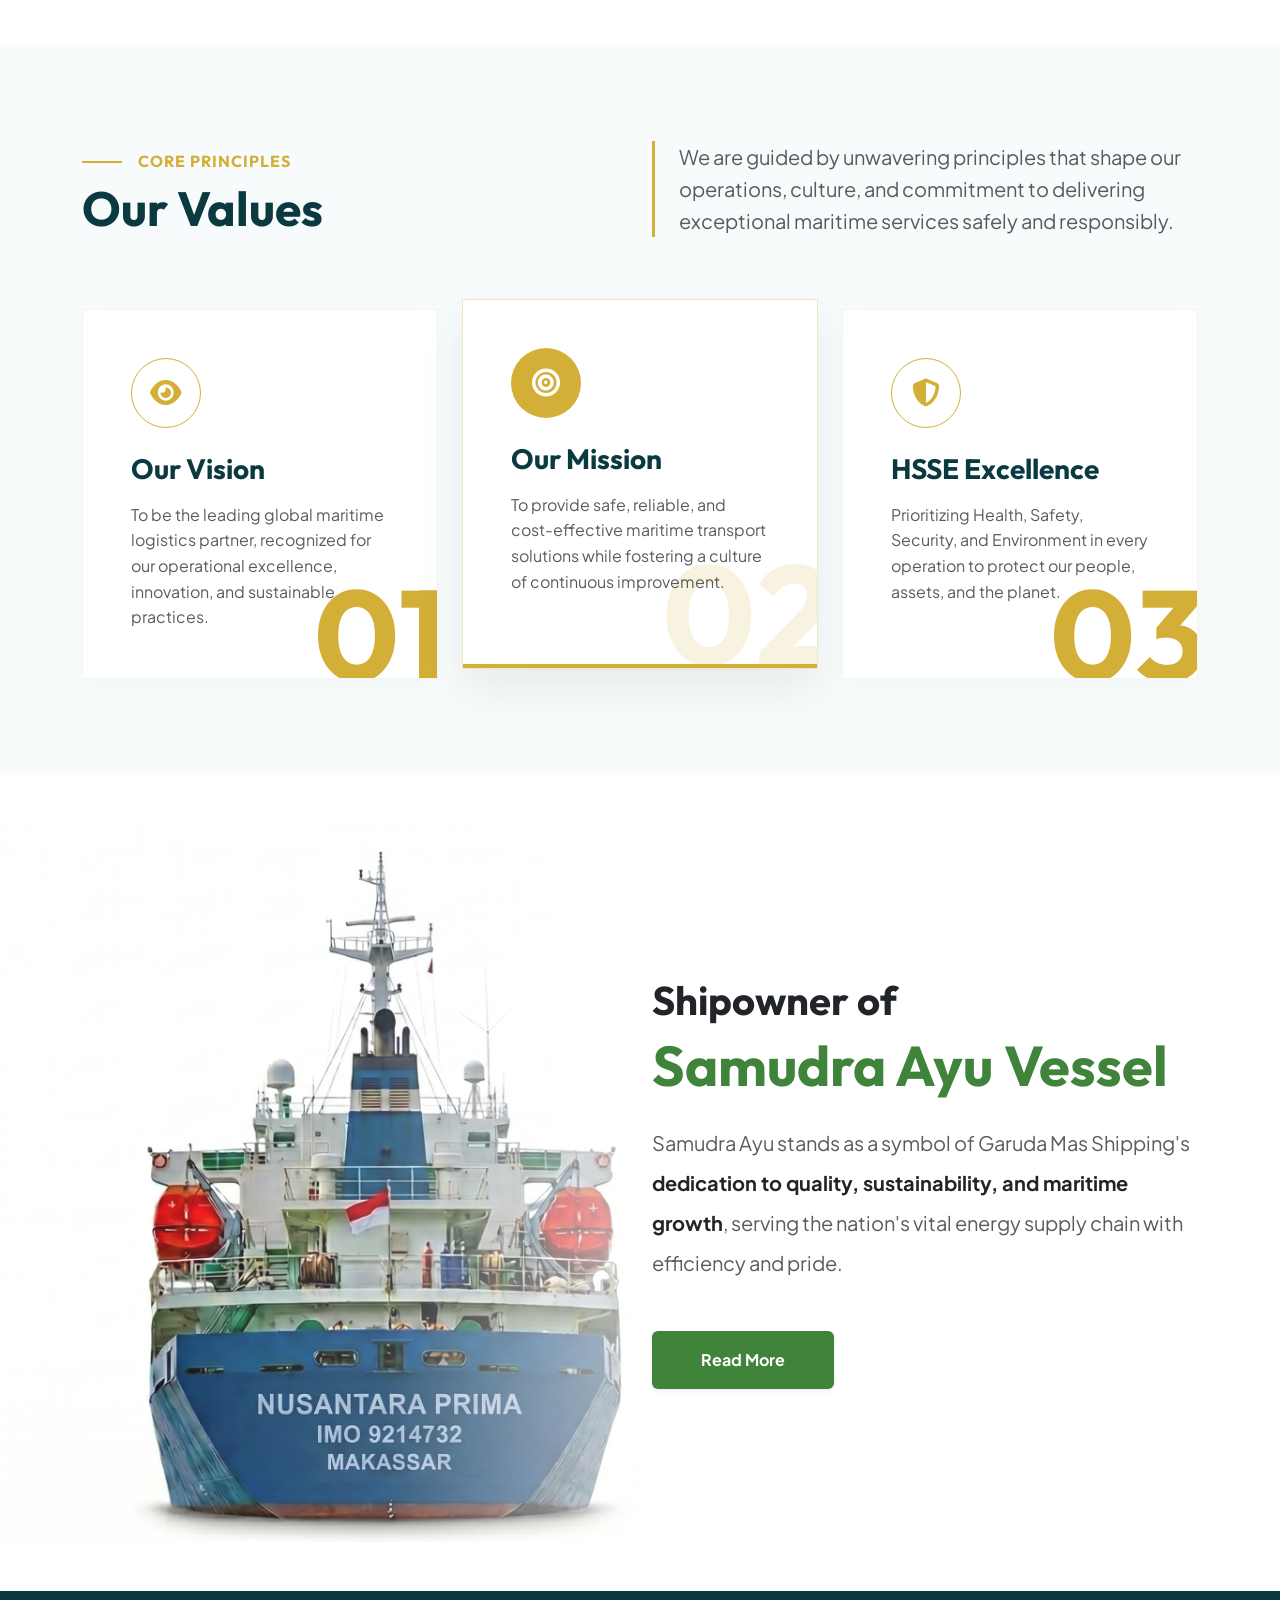
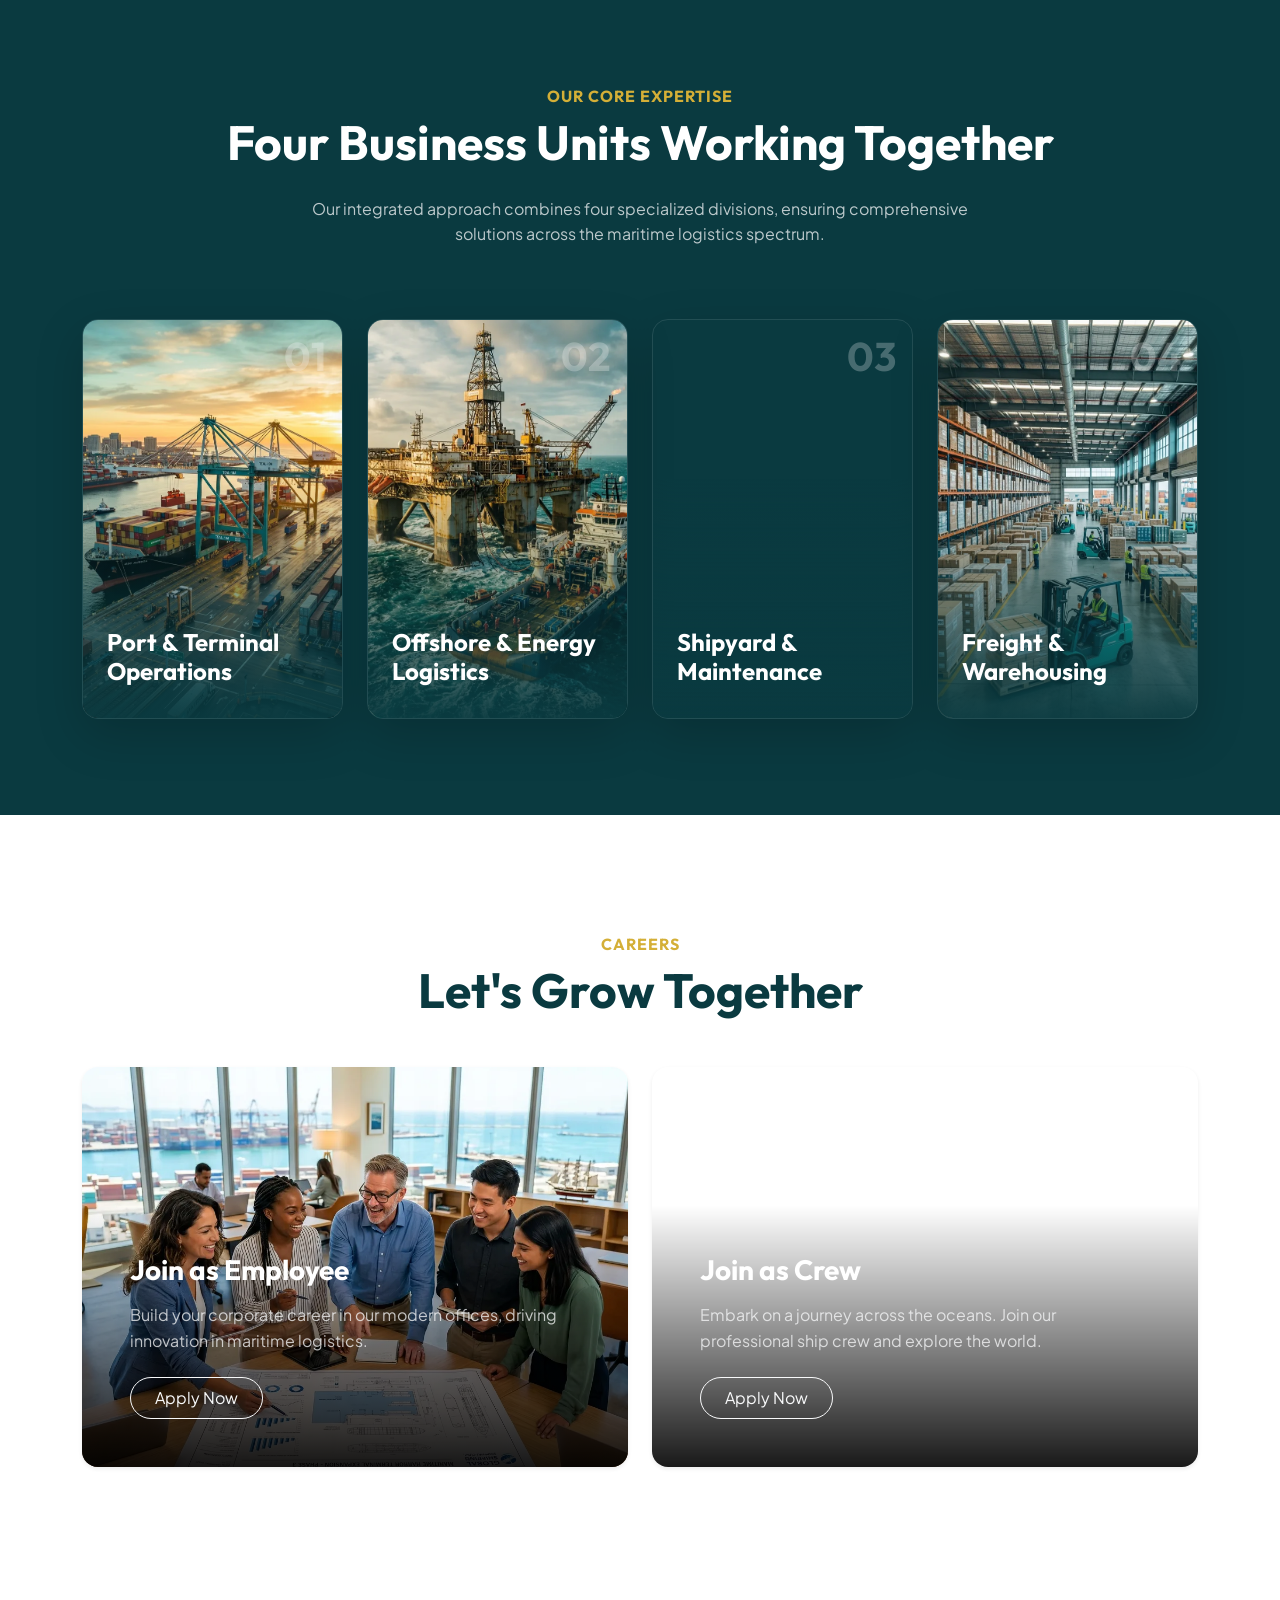
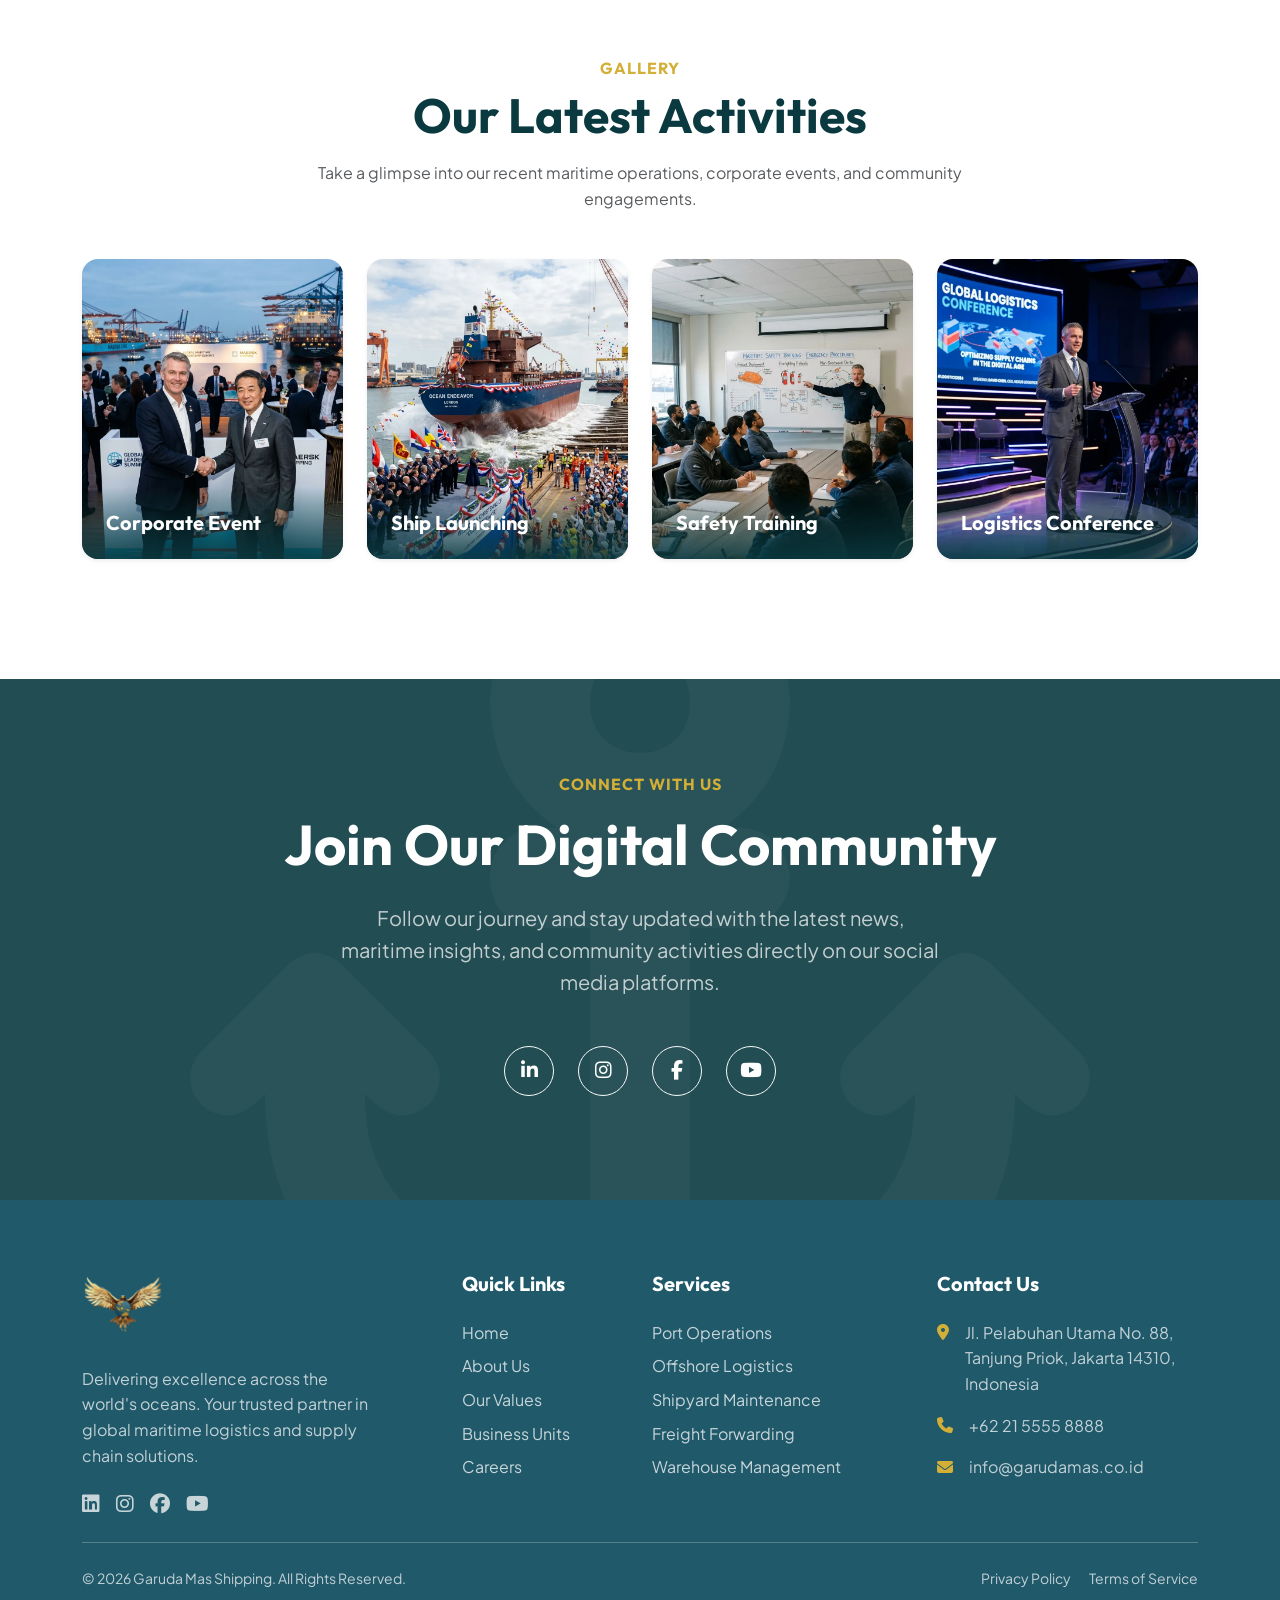
==== commit b3ac2181: "aanimasi" ====
--- a/index.html
+++ b/index.html
@@ -34,7 +34,7 @@
     <nav class="navbar navbar-expand-lg fixed-top" id="mainNav">
         <div class="container">
             <a class="navbar-brand" href="#">
-                <img src="img/logo.png" alt="Garuda Mas Shipping Logo" height="60">
+                <img src="img/logo.webp" alt="Garuda Mas Shipping Logo" height="60">
             </a>
             <button class="navbar-toggler" type="button" data-bs-toggle="collapse" data-bs-toggle="collapse"
                 data-bs-target="#navbarResponsive" aria-controls="navbarResponsive" aria-expanded="false"
@@ -56,7 +56,7 @@
 
     <!-- Hero Banner -->
     <header id="home">
-        <img src="img/hero.jpeg" alt="Hero Banner" class="w-100 hero-banner-img">
+        <img src="img/hero.webp" alt="Hero Banner" class="w-100 hero-banner-img">
     </header>
 
     <!-- About Us -->
@@ -65,8 +65,8 @@
             <div class="row align-items-center g-5">
                 <div class="col-lg-6 position-relative">
                     <div class="image-wrapper rounded-4 overflow-hidden shadow-lg">
-                        <img src="assets/images/about_map_1778153520044.png" alt="Global Network Map"
-                            class="img-fluid w-100 object-fit-cover" style="height: 500px;">
+                        <img src="assets/images/about_map_1778153520044.webp" alt="Global Network Map"
+                            class="img-fluid w-100 object-fit-cover" style="height: 500px;" loading="lazy" decoding="async">
                         <div class="experience-badge">
                             <span class="fs-1 fw-bold text-gold">25+</span>
                             <span class="d-block text-white">Years of<br>Excellence</span>
@@ -175,7 +175,7 @@
     </section>
     <!-- Shipment of Samudra Ayu -->
     <section class="fleet-section position-relative py-5 my-5"
-        style="background-image: url('assets/images/ship_front_1778153537315.png'); background-size: cover; background-position: left center; min-height: 80vh; display: flex; align-items: center;">
+        style="background-image: url('assets/images/ship_front_1778153537315.webp'); background-size: cover; background-position: left center; min-height: 80vh; display: flex; align-items: center;">
         <!-- Desktop Gradient Overlay -->
         <div class="overlay position-absolute top-0 start-0 w-100 h-100 d-none d-lg-block"
             style="background: linear-gradient(to right, rgba(255,255,255,0) 0%, rgba(255,255,255,0.2) 30%, rgba(255,255,255,0.9) 60%, rgba(255,255,255,1) 100%);">
@@ -218,8 +218,8 @@
                 <!-- Unit 1 -->
                 <div class="col-md-6 col-lg-3">
                     <div class="unit-card position-relative rounded-4 overflow-hidden group shadow-lg">
-                        <img src="assets/images/business_1_1778153593548.png" alt="Port Operations"
-                            class="w-100 h-100 object-fit-cover transition-transform">
+                        <img src="assets/images/business_1_1778153593548.webp" alt="Port Operations"
+                            class="w-100 h-100 object-fit-cover transition-transform" loading="lazy" decoding="async">
                         <div class="watermark-number position-absolute top-0 end-0 p-3 text-white opacity-25 fw-bold fs-1 lh-1 z-2"
                             style="font-family: var(--font-heading);">01</div>
                         <div
@@ -234,8 +234,8 @@
                 <!-- Unit 2 -->
                 <div class="col-md-6 col-lg-3">
                     <div class="unit-card position-relative rounded-4 overflow-hidden group shadow-lg">
-                        <img src="assets/images/business_2_1778153611733.png" alt="Offshore Services"
-                            class="w-100 h-100 object-fit-cover transition-transform">
+                        <img src="assets/images/business_2_1778153611733.webp" alt="Offshore Services"
+                            class="w-100 h-100 object-fit-cover transition-transform" loading="lazy" decoding="async">
                         <div class="watermark-number position-absolute top-0 end-0 p-3 text-white opacity-25 fw-bold fs-1 lh-1 z-2"
                             style="font-family: var(--font-heading);">02</div>
                         <div
@@ -250,8 +250,8 @@
                 <!-- Unit 3 -->
                 <div class="col-md-6 col-lg-3">
                     <div class="unit-card position-relative rounded-4 overflow-hidden group shadow-lg">
-                        <img src="assets/images/business_3_1778153629733.png" alt="Shipyard"
-                            class="w-100 h-100 object-fit-cover transition-transform">
+                        <img src="assets/images/business_3_1778153629733.webp" alt="Shipyard"
+                            class="w-100 h-100 object-fit-cover transition-transform" loading="lazy" decoding="async">
                         <div class="watermark-number position-absolute top-0 end-0 p-3 text-white opacity-25 fw-bold fs-1 lh-1 z-2"
                             style="font-family: var(--font-heading);">03</div>
                         <div
@@ -266,8 +266,8 @@
                 <!-- Unit 4 -->
                 <div class="col-md-6 col-lg-3">
                     <div class="unit-card position-relative rounded-4 overflow-hidden group shadow-lg">
-                        <img src="assets/images/business_4_1778153649774.png" alt="Warehouse logistics"
-                            class="w-100 h-100 object-fit-cover transition-transform">
+                        <img src="assets/images/business_4_1778153649774.webp" alt="Warehouse logistics"
+                            class="w-100 h-100 object-fit-cover transition-transform" loading="lazy" decoding="async">
                         <div class="watermark-number position-absolute top-0 end-0 p-3 text-white opacity-25 fw-bold fs-1 lh-1 z-2"
                             style="font-family: var(--font-heading);">04</div>
                         <div
@@ -294,8 +294,8 @@
             <div class="row g-4">
                 <div class="col-md-6">
                     <div class="career-card position-relative rounded-4 overflow-hidden shadow-sm h-100 group">
-                        <img src="assets/images/career_office_1778153667340.png" alt="Join as Employee"
-                            class="w-100 object-fit-cover transition-transform" style="height: 400px;">
+                        <img src="assets/images/career_office_1778153667340.webp" alt="Join as Employee"
+                            class="w-100 object-fit-cover transition-transform" style="height: 400px;" loading="lazy" decoding="async">
                         <div class="career-content position-absolute bottom-0 start-0 w-100 p-5 bg-gradient-dark">
                             <h3 class="text-white fw-bold mb-3">Join as Employee</h3>
                             <p class="text-light opacity-75 mb-4">Build your corporate career in our modern offices,
@@ -306,8 +306,8 @@
                 </div>
                 <div class="col-md-6">
                     <div class="career-card position-relative rounded-4 overflow-hidden shadow-sm h-100 group">
-                        <img src="assets/images/career_crew_1778153685563.png" alt="Join as Crew"
-                            class="w-100 object-fit-cover transition-transform" style="height: 400px;">
+                        <img src="assets/images/career_crew_1778153685563.webp" alt="Join as Crew"
+                            class="w-100 object-fit-cover transition-transform" style="height: 400px;" loading="lazy" decoding="async">
                         <div class="career-content position-absolute bottom-0 start-0 w-100 p-5 bg-gradient-dark">
                             <h3 class="text-white fw-bold mb-3">Join as Crew</h3>
                             <p class="text-light opacity-75 mb-4">Embark on a journey across the oceans. Join our
@@ -355,8 +355,8 @@
             <div class="row g-4">
                 <div class="col-md-6 col-lg-3">
                     <div class="activity-img-wrapper rounded-4 overflow-hidden shadow-sm h-100 position-relative group">
-                        <img src="assets/images/activity_1_1778153710018.png"
-                            class="w-100 h-100 object-fit-cover hover-zoom" alt="Activity 1" style="min-height: 300px;">
+                        <img src="assets/images/activity_1_1778153710018.webp"
+                            class="w-100 h-100 object-fit-cover hover-zoom" alt="Activity 1" style="min-height: 300px;" loading="lazy" decoding="async">
                         <div class="position-absolute bottom-0 start-0 w-100 p-4"
                             style="background: linear-gradient(to top, rgba(10,58,64,0.9) 0%, transparent 100%);">
                             <h5 class="text-white fw-bold mb-0">Corporate Event</h5>
@@ -365,8 +365,8 @@
                 </div>
                 <div class="col-md-6 col-lg-3">
                     <div class="activity-img-wrapper rounded-4 overflow-hidden shadow-sm h-100 position-relative group">
-                        <img src="assets/images/activity_2_1778153726680.png"
-                            class="w-100 h-100 object-fit-cover hover-zoom" alt="Activity 2" style="min-height: 300px;">
+                        <img src="assets/images/activity_2_1778153726680.webp"
+                            class="w-100 h-100 object-fit-cover hover-zoom" alt="Activity 2" style="min-height: 300px;" loading="lazy" decoding="async">
                         <div class="position-absolute bottom-0 start-0 w-100 p-4"
                             style="background: linear-gradient(to top, rgba(10,58,64,0.9) 0%, transparent 100%);">
                             <h5 class="text-white fw-bold mb-0">Ship Launching</h5>
@@ -375,8 +375,8 @@
                 </div>
                 <div class="col-md-6 col-lg-3">
                     <div class="activity-img-wrapper rounded-4 overflow-hidden shadow-sm h-100 position-relative group">
-                        <img src="assets/images/activity_3_1778153747289.png"
-                            class="w-100 h-100 object-fit-cover hover-zoom" alt="Activity 3" style="min-height: 300px;">
+                        <img src="assets/images/activity_3_1778153747289.webp"
+                            class="w-100 h-100 object-fit-cover hover-zoom" alt="Activity 3" style="min-height: 300px;" loading="lazy" decoding="async">
                         <div class="position-absolute bottom-0 start-0 w-100 p-4"
                             style="background: linear-gradient(to top, rgba(10,58,64,0.9) 0%, transparent 100%);">
                             <h5 class="text-white fw-bold mb-0">Safety Training</h5>
@@ -385,8 +385,8 @@
                 </div>
                 <div class="col-md-6 col-lg-3">
                     <div class="activity-img-wrapper rounded-4 overflow-hidden shadow-sm h-100 position-relative group">
-                        <img src="assets/images/activity_4_1778153762395.png"
-                            class="w-100 h-100 object-fit-cover hover-zoom" alt="Activity 4" style="min-height: 300px;">
+                        <img src="assets/images/activity_4_1778153762395.webp"
+                            class="w-100 h-100 object-fit-cover hover-zoom" alt="Activity 4" style="min-height: 300px;" loading="lazy" decoding="async">
                         <div class="position-absolute bottom-0 start-0 w-100 p-4"
                             style="background: linear-gradient(to top, rgba(10,58,64,0.9) 0%, transparent 100%);">
                             <h5 class="text-white fw-bold mb-0">Logistics Conference</h5>
@@ -399,7 +399,7 @@
 
     <!-- Stay Connect With Us -->
     <section class="connect-section py-5 position-relative text-white overflow-hidden text-center" id="contact"
-        style="background-image: url('assets/images/business_4_1778153649774.png'); background-size: cover; background-position: center; background-attachment: fixed;">
+        style="background-image: url('assets/images/business_4_1778153649774.webp'); background-size: cover; background-position: center; background-attachment: fixed;">
         <div class="position-absolute top-0 start-0 w-100 h-100" style="background-color: rgba(10, 58, 64, 0.9);"></div>
         <div class="position-absolute text-white"
             style="top: 50%; left: 50%; transform: translate(-50%, -50%); font-size: 50rem; line-height: 1; pointer-events: none; opacity: 0.03;">
@@ -444,7 +444,7 @@
             <div class="row g-4 mb-4">
                 <div class="col-lg-4 pe-lg-5">
                     <a class="navbar-brand mb-4 d-inline-block" href="#">
-                        <img src="img/logo.png" alt="Garuda Mas Shipping Logo" height="70">
+                        <img src="img/logo.webp" alt="Garuda Mas Shipping Logo" height="70">
                     </a>
                     <p class="text-light opacity-75 mb-4 pe-lg-4">Delivering excellence across the world's oceans. Your
                         trusted partner in global maritime logistics and supply chain solutions.</p>
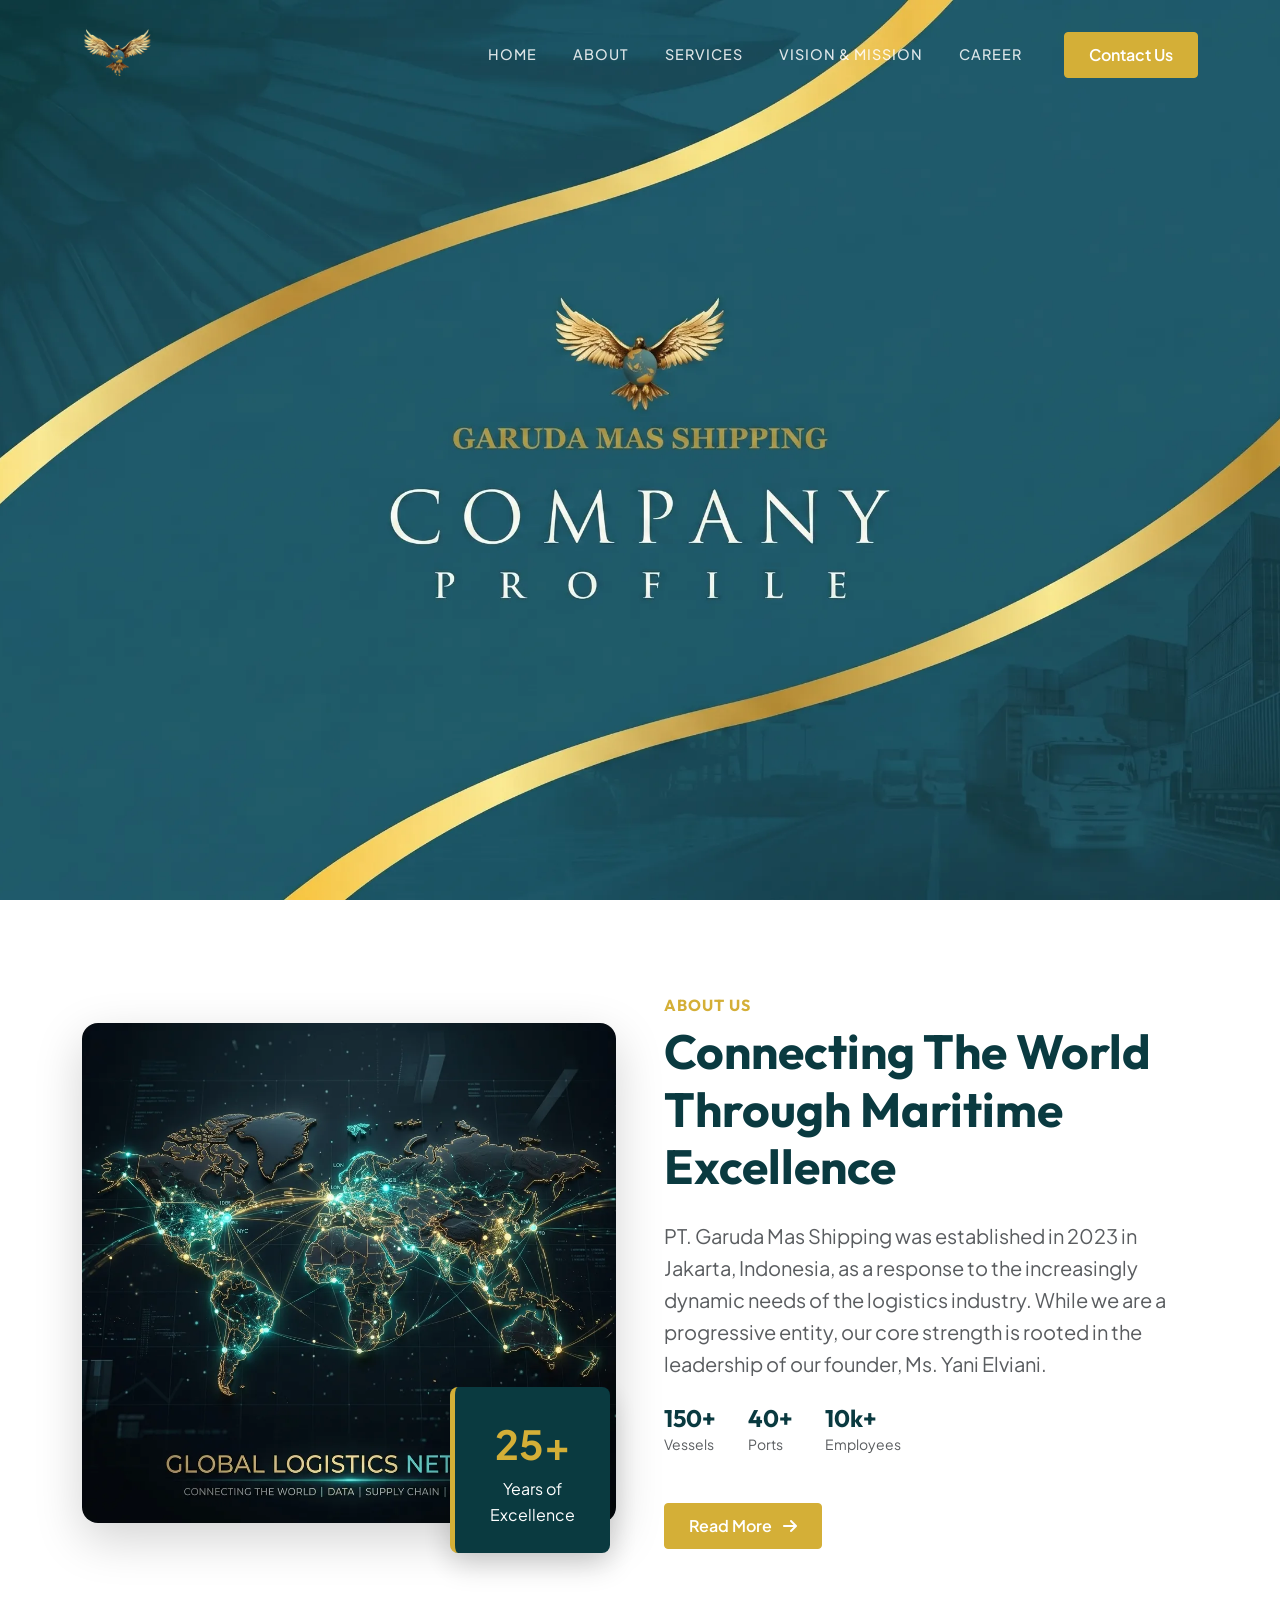
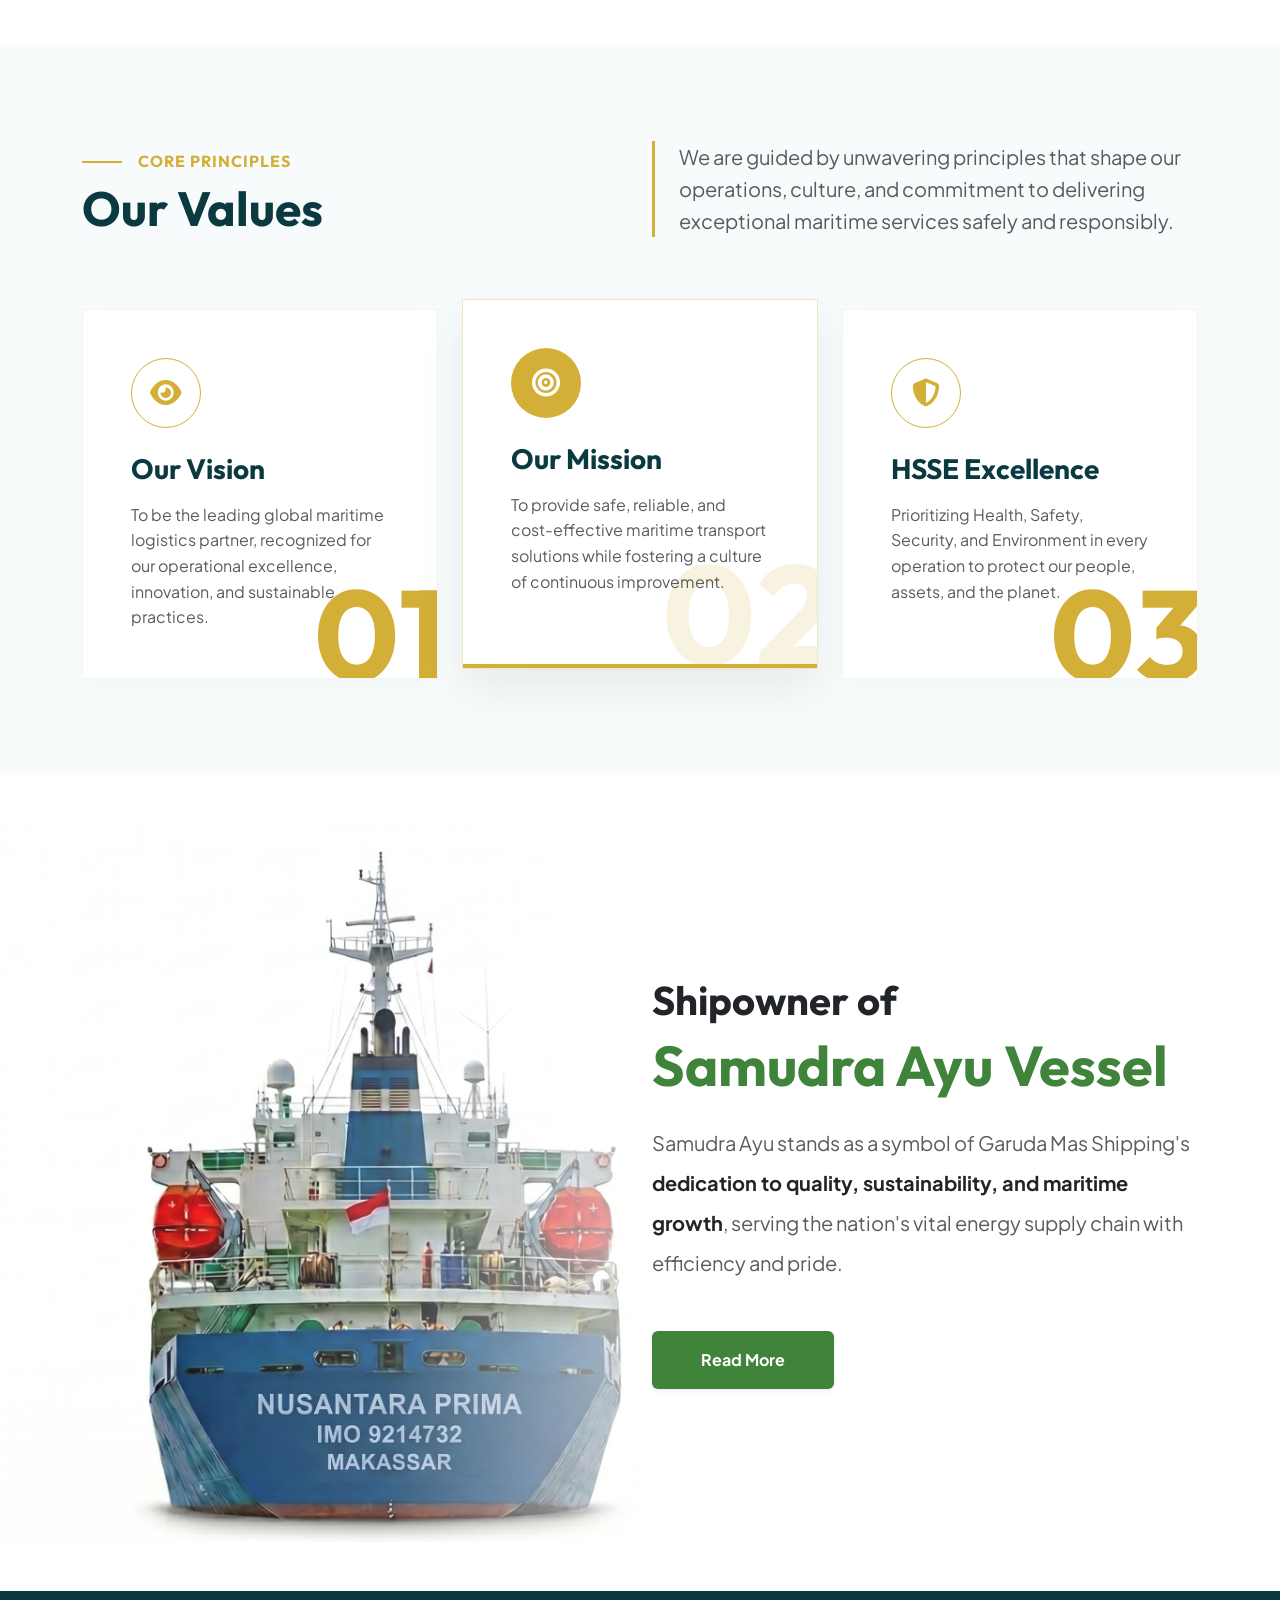
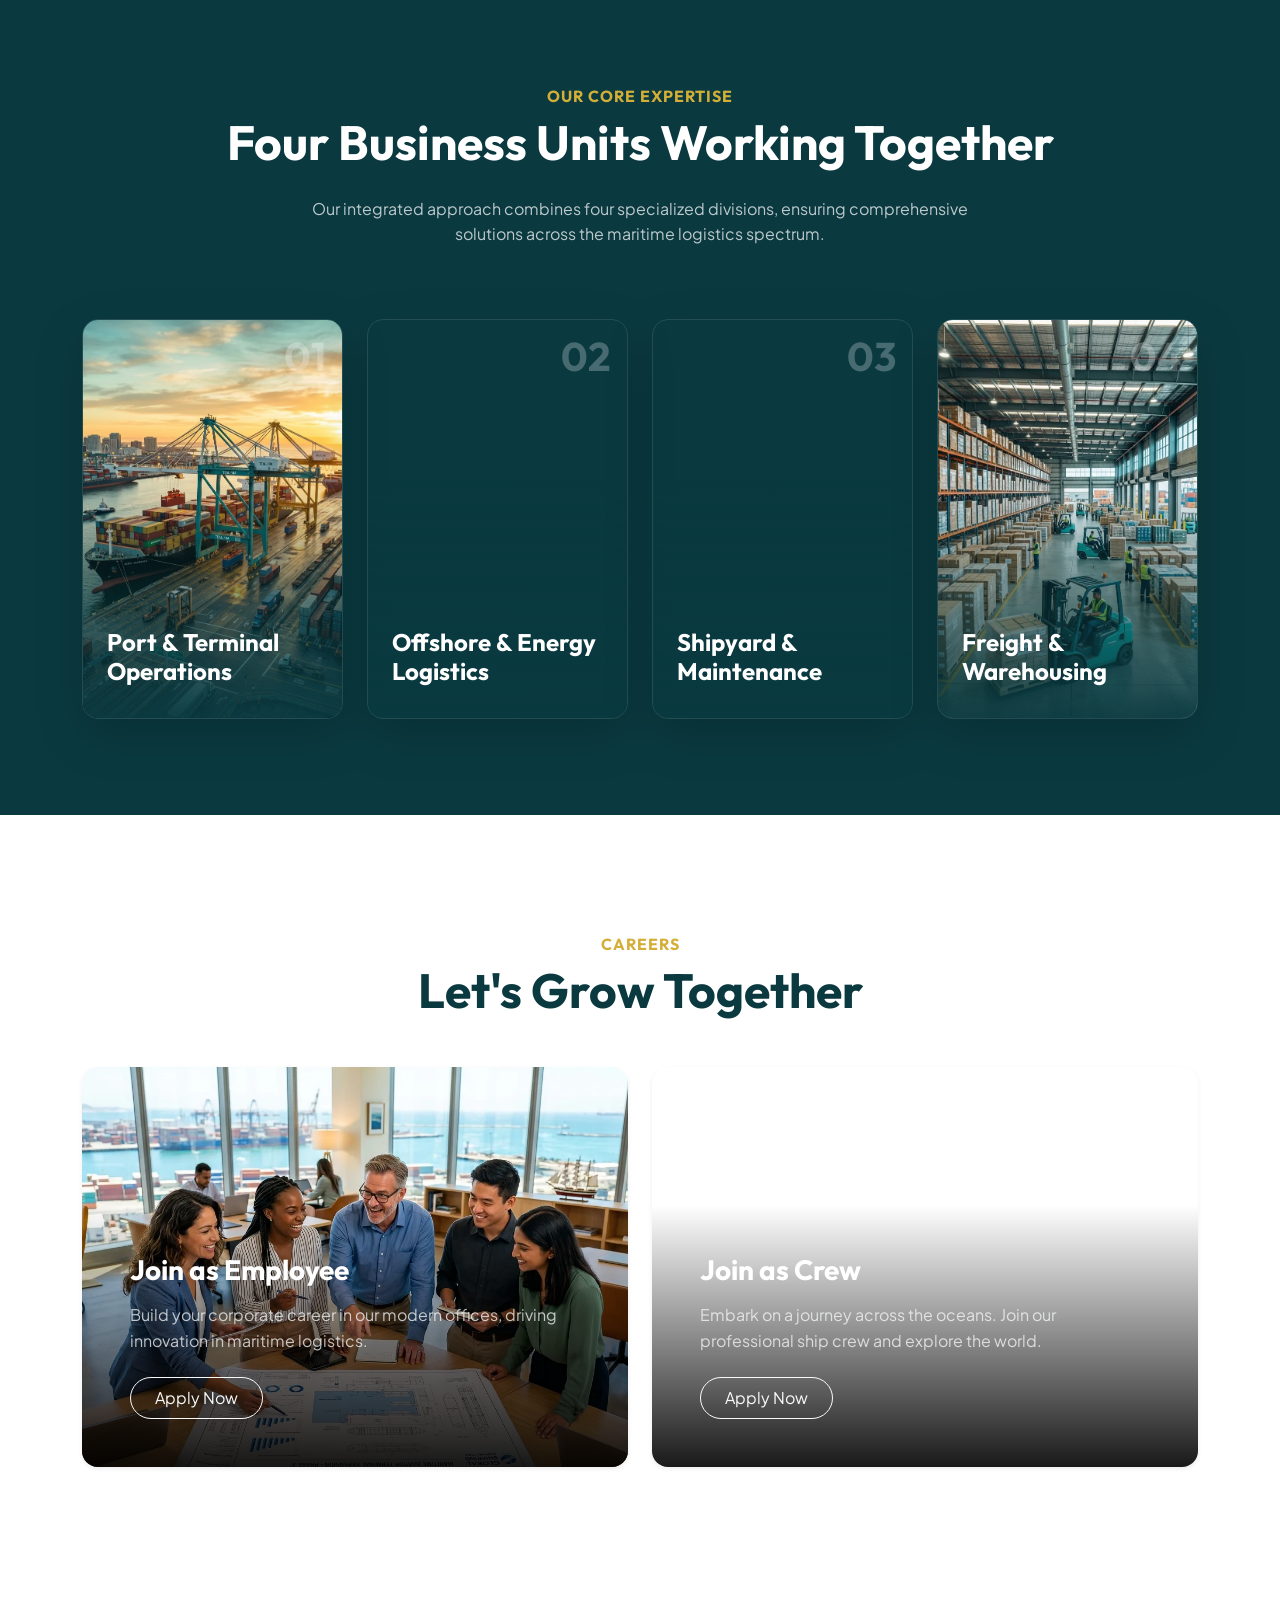
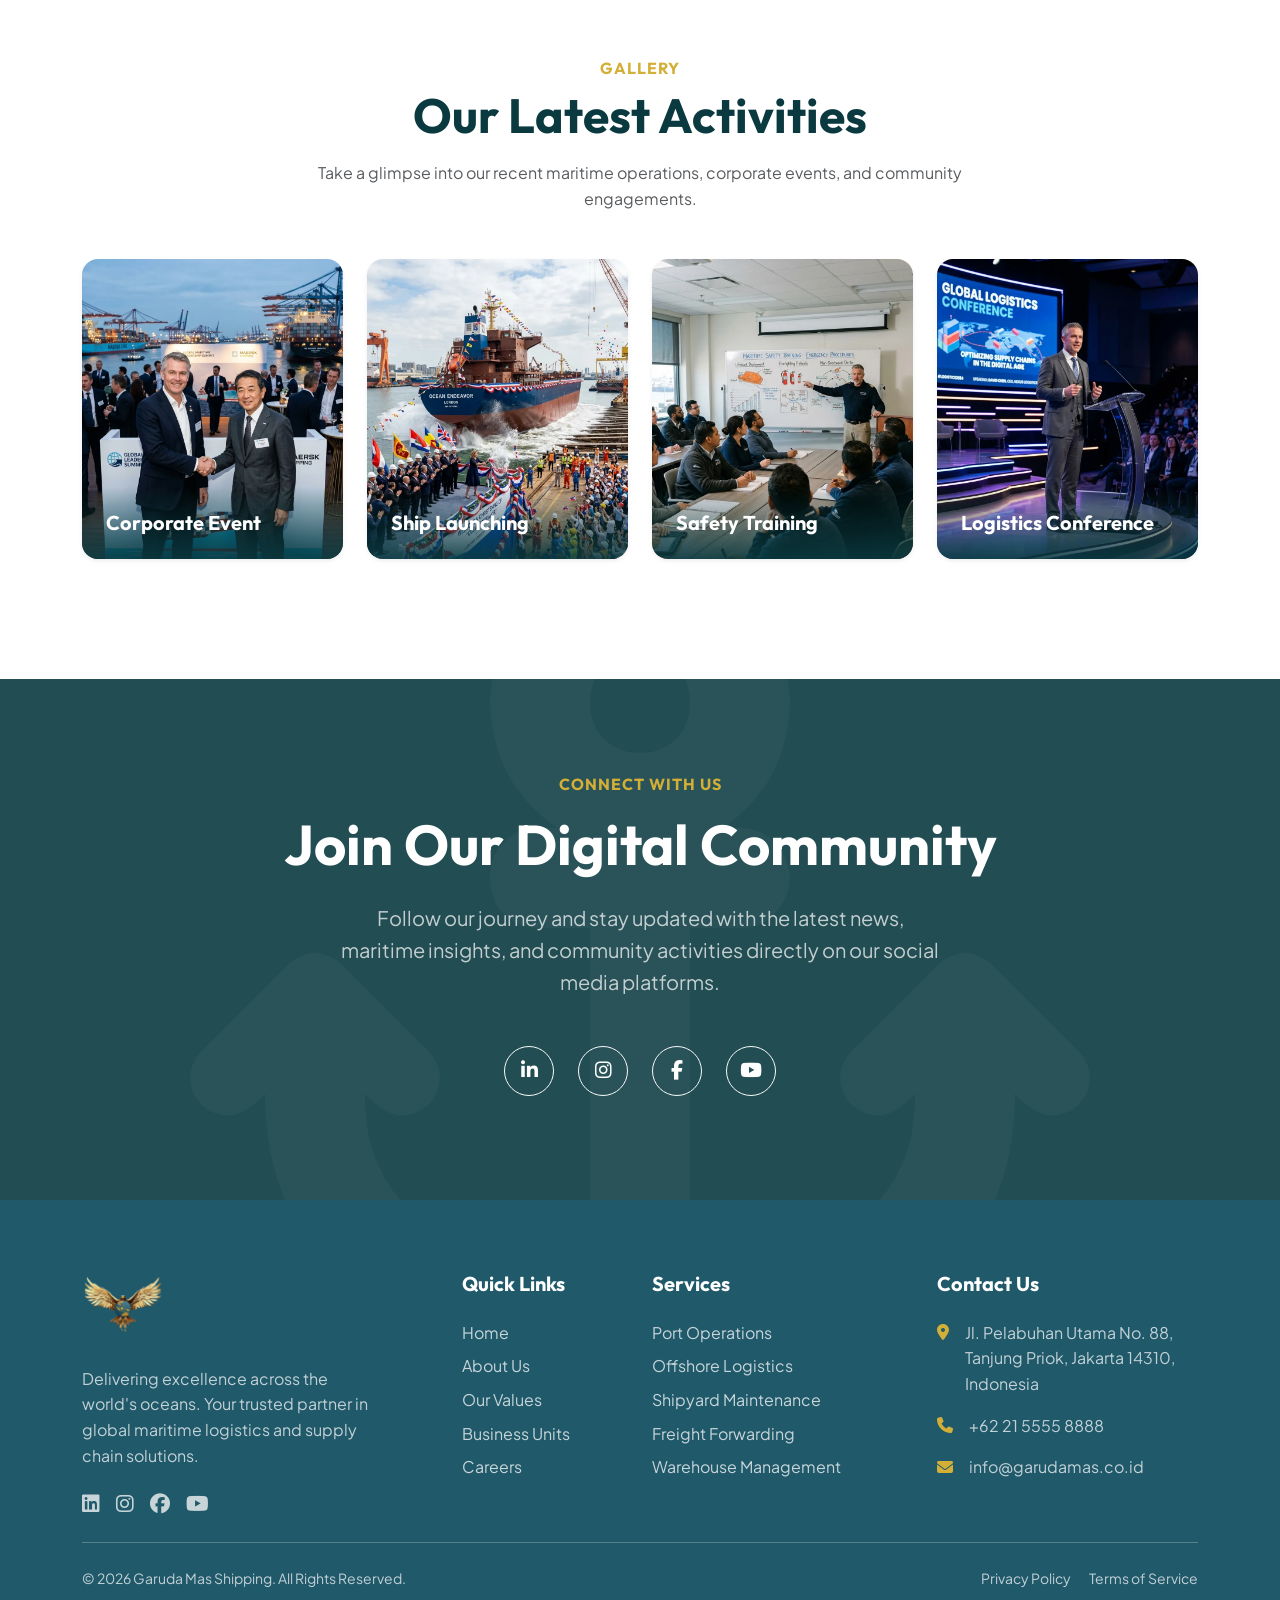
==== commit 535e6393: "update" ====
--- a/index.html
+++ b/index.html
@@ -119,7 +119,7 @@
 
             <div class="row g-4 mt-2">
                 <!-- Vision -->
-                <div class="col-lg-4">
+                <div class="col-lg-4" data-aos="fade-up" data-aos-delay="0">
                     <div class="premium-value-card p-5 h-100 position-relative overflow-hidden group bg-white">
                         <div class="watermark-number position-absolute text-gold opacity-10 fw-bold">01</div>
                         <div class="card-content position-relative z-3">
@@ -136,7 +136,7 @@
                     </div>
                 </div>
                 <!-- Mission -->
-                <div class="col-lg-4">
+                <div class="col-lg-4" data-aos="fade-up" data-aos-delay="100">
                     <div
                         class="premium-value-card p-5 h-100 position-relative overflow-hidden group active-card bg-white">
                         <div class="watermark-number position-absolute text-gold opacity-10 fw-bold">02</div>
@@ -154,7 +154,7 @@
                     </div>
                 </div>
                 <!-- HSSE -->
-                <div class="col-lg-4">
+                <div class="col-lg-4" data-aos="fade-up" data-aos-delay="200">
                     <div class="premium-value-card p-5 h-100 position-relative overflow-hidden group bg-white">
                         <div class="watermark-number position-absolute text-gold opacity-10 fw-bold">03</div>
                         <div class="card-content position-relative z-3">
@@ -216,7 +216,7 @@
 
             <div class="row g-4 mt-2">
                 <!-- Unit 1 -->
-                <div class="col-md-6 col-lg-3">
+                <div class="col-md-6 col-lg-3" data-aos="zoom-in" data-aos-delay="0">
                     <div class="unit-card position-relative rounded-4 overflow-hidden group shadow-lg">
                         <img src="assets/images/business_1_1778153593548.webp" alt="Port Operations"
                             class="w-100 h-100 object-fit-cover transition-transform" loading="lazy" decoding="async">
@@ -232,7 +232,7 @@
                     </div>
                 </div>
                 <!-- Unit 2 -->
-                <div class="col-md-6 col-lg-3">
+                <div class="col-md-6 col-lg-3" data-aos="zoom-in" data-aos-delay="100">
                     <div class="unit-card position-relative rounded-4 overflow-hidden group shadow-lg">
                         <img src="assets/images/business_2_1778153611733.webp" alt="Offshore Services"
                             class="w-100 h-100 object-fit-cover transition-transform" loading="lazy" decoding="async">
@@ -248,7 +248,7 @@
                     </div>
                 </div>
                 <!-- Unit 3 -->
-                <div class="col-md-6 col-lg-3">
+                <div class="col-md-6 col-lg-3" data-aos="zoom-in" data-aos-delay="200">
                     <div class="unit-card position-relative rounded-4 overflow-hidden group shadow-lg">
                         <img src="assets/images/business_3_1778153629733.webp" alt="Shipyard"
                             class="w-100 h-100 object-fit-cover transition-transform" loading="lazy" decoding="async">
@@ -264,7 +264,7 @@
                     </div>
                 </div>
                 <!-- Unit 4 -->
-                <div class="col-md-6 col-lg-3">
+                <div class="col-md-6 col-lg-3" data-aos="zoom-in" data-aos-delay="300">
                     <div class="unit-card position-relative rounded-4 overflow-hidden group shadow-lg">
                         <img src="assets/images/business_4_1778153649774.webp" alt="Warehouse logistics"
                             class="w-100 h-100 object-fit-cover transition-transform" loading="lazy" decoding="async">
@@ -292,7 +292,7 @@
             </div>
 
             <div class="row g-4">
-                <div class="col-md-6">
+                <div class="col-md-6" data-aos="fade-right">
                     <div class="career-card position-relative rounded-4 overflow-hidden shadow-sm h-100 group">
                         <img src="assets/images/career_office_1778153667340.webp" alt="Join as Employee"
                             class="w-100 object-fit-cover transition-transform" style="height: 400px;" loading="lazy" decoding="async">
@@ -304,7 +304,7 @@
                         </div>
                     </div>
                 </div>
-                <div class="col-md-6">
+                <div class="col-md-6" data-aos="fade-left">
                     <div class="career-card position-relative rounded-4 overflow-hidden shadow-sm h-100 group">
                         <img src="assets/images/career_crew_1778153685563.webp" alt="Join as Crew"
                             class="w-100 object-fit-cover transition-transform" style="height: 400px;" loading="lazy" decoding="async">
@@ -353,7 +353,7 @@
             </div>
 
             <div class="row g-4">
-                <div class="col-md-6 col-lg-3">
+                <div class="col-md-6 col-lg-3" data-aos="fade-up" data-aos-delay="0">
                     <div class="activity-img-wrapper rounded-4 overflow-hidden shadow-sm h-100 position-relative group">
                         <img src="assets/images/activity_1_1778153710018.webp"
                             class="w-100 h-100 object-fit-cover hover-zoom" alt="Activity 1" style="min-height: 300px;" loading="lazy" decoding="async">
@@ -363,7 +363,7 @@
                         </div>
                     </div>
                 </div>
-                <div class="col-md-6 col-lg-3">
+                <div class="col-md-6 col-lg-3" data-aos="fade-up" data-aos-delay="100">
                     <div class="activity-img-wrapper rounded-4 overflow-hidden shadow-sm h-100 position-relative group">
                         <img src="assets/images/activity_2_1778153726680.webp"
                             class="w-100 h-100 object-fit-cover hover-zoom" alt="Activity 2" style="min-height: 300px;" loading="lazy" decoding="async">
@@ -373,7 +373,7 @@
                         </div>
                     </div>
                 </div>
-                <div class="col-md-6 col-lg-3">
+                <div class="col-md-6 col-lg-3" data-aos="fade-up" data-aos-delay="200">
                     <div class="activity-img-wrapper rounded-4 overflow-hidden shadow-sm h-100 position-relative group">
                         <img src="assets/images/activity_3_1778153747289.webp"
                             class="w-100 h-100 object-fit-cover hover-zoom" alt="Activity 3" style="min-height: 300px;" loading="lazy" decoding="async">
@@ -383,7 +383,7 @@
                         </div>
                     </div>
                 </div>
-                <div class="col-md-6 col-lg-3">
+                <div class="col-md-6 col-lg-3" data-aos="fade-up" data-aos-delay="300">
                     <div class="activity-img-wrapper rounded-4 overflow-hidden shadow-sm h-100 position-relative group">
                         <img src="assets/images/activity_4_1778153762395.webp"
                             class="w-100 h-100 object-fit-cover hover-zoom" alt="Activity 4" style="min-height: 300px;" loading="lazy" decoding="async">
--- a/assets/css/style.css
+++ b/assets/css/style.css
@@ -438,4 +438,39 @@
 
 .phone-mockup-container:hover img {
     transform: rotate(0deg) scale(1.05) !important;
+}
+
+/* Modern Lightweight Animations for Cards & Timelines */
+.timeline-item {
+    transition: all 0.4s ease;
+}
+.timeline-item img {
+    transition: transform 0.5s cubic-bezier(0.165, 0.84, 0.44, 1), box-shadow 0.5s cubic-bezier(0.165, 0.84, 0.44, 1);
+}
+.timeline-item:hover img {
+    transform: scale(1.03);
+    box-shadow: 0 15px 35px rgba(10, 58, 64, 0.2) !important;
+}
+.timeline-dot {
+    transition: transform 0.4s cubic-bezier(0.175, 0.885, 0.32, 1.275), background-color 0.4s ease, box-shadow 0.4s ease;
+}
+.timeline-item:hover .timeline-dot {
+    transform: scale(1.4);
+    background-color: var(--white) !important;
+    box-shadow: 0 0 15px rgba(212, 175, 55, 0.5);
+}
+
+.team-card {
+    transition: transform 0.4s cubic-bezier(0.165, 0.84, 0.44, 1), box-shadow 0.4s cubic-bezier(0.165, 0.84, 0.44, 1);
+}
+.team-card:hover {
+    transform: translateY(-10px);
+    box-shadow: 0 20px 40px rgba(10, 58, 64, 0.12) !important;
+    border-color: rgba(212, 175, 55, 0.3) !important;
+}
+.team-card img {
+    transition: transform 0.5s ease;
+}
+.team-card:hover img {
+    transform: scale(1.08);
 }
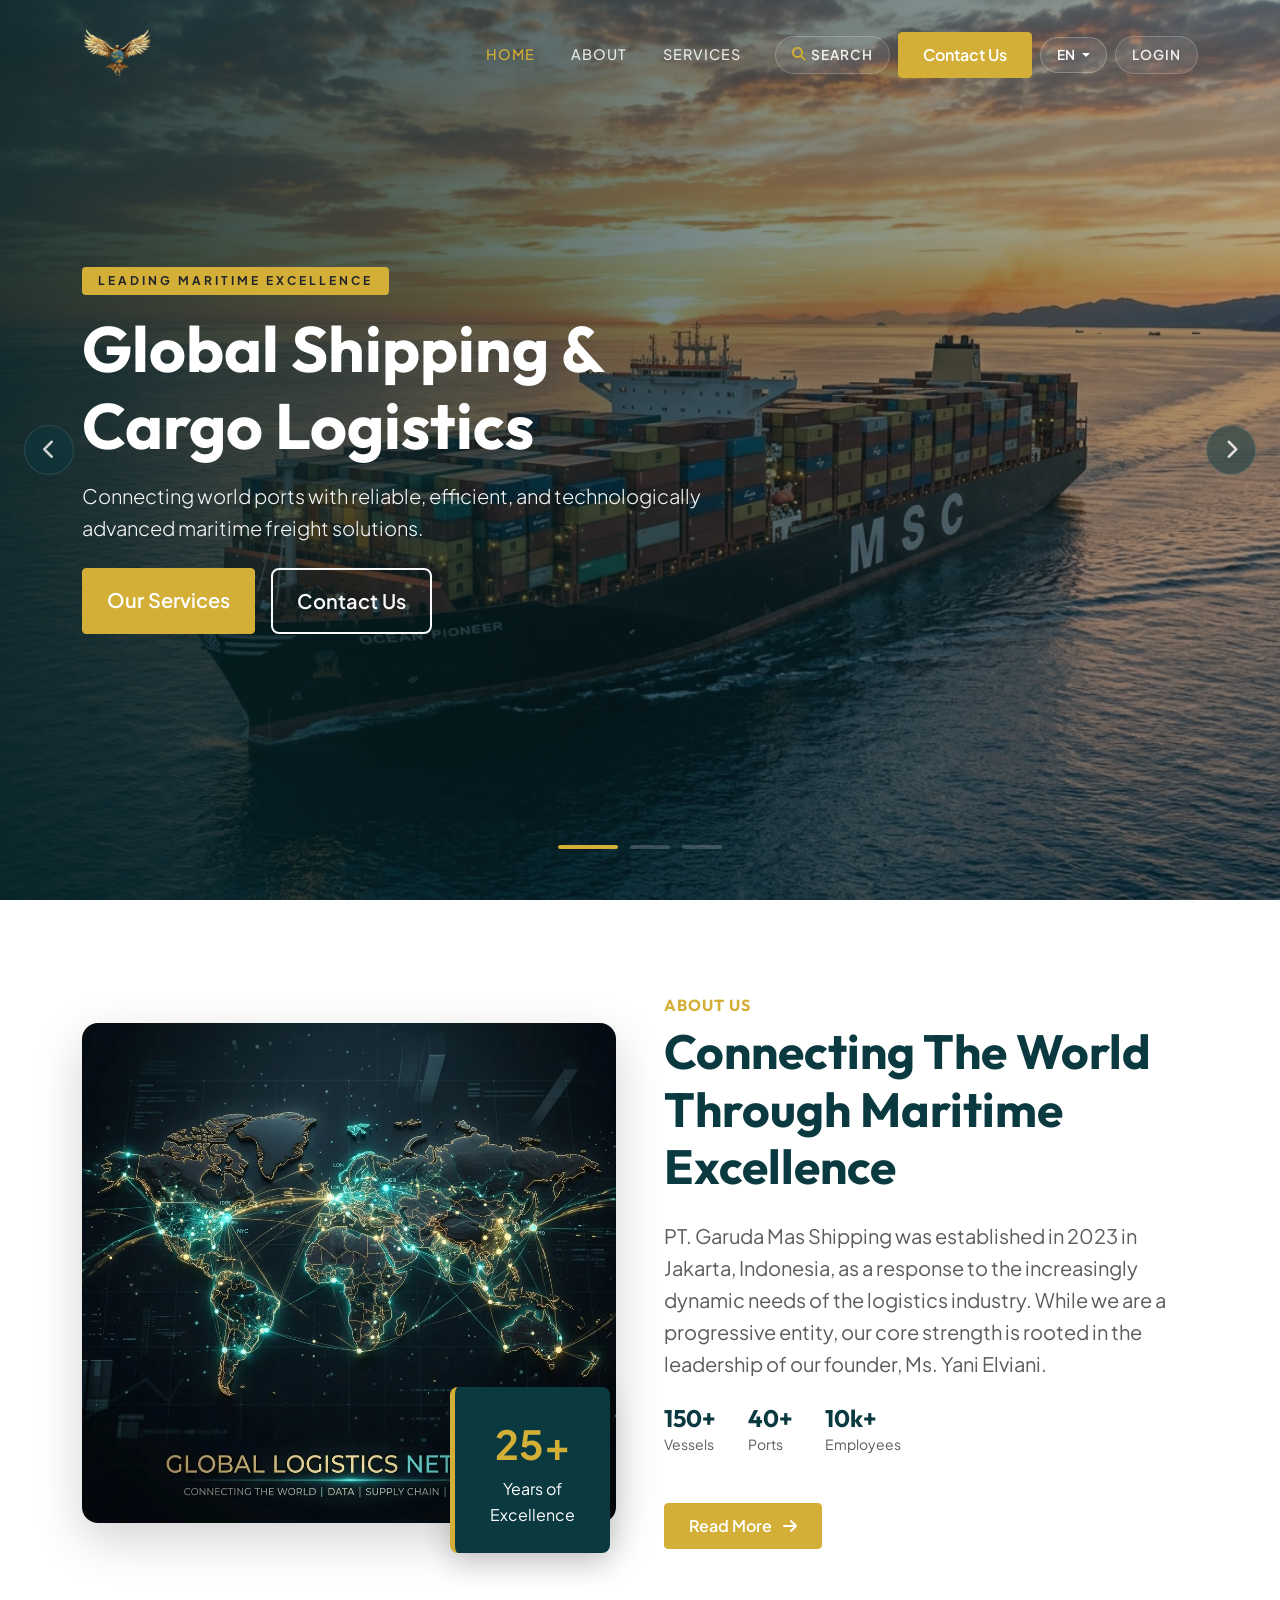
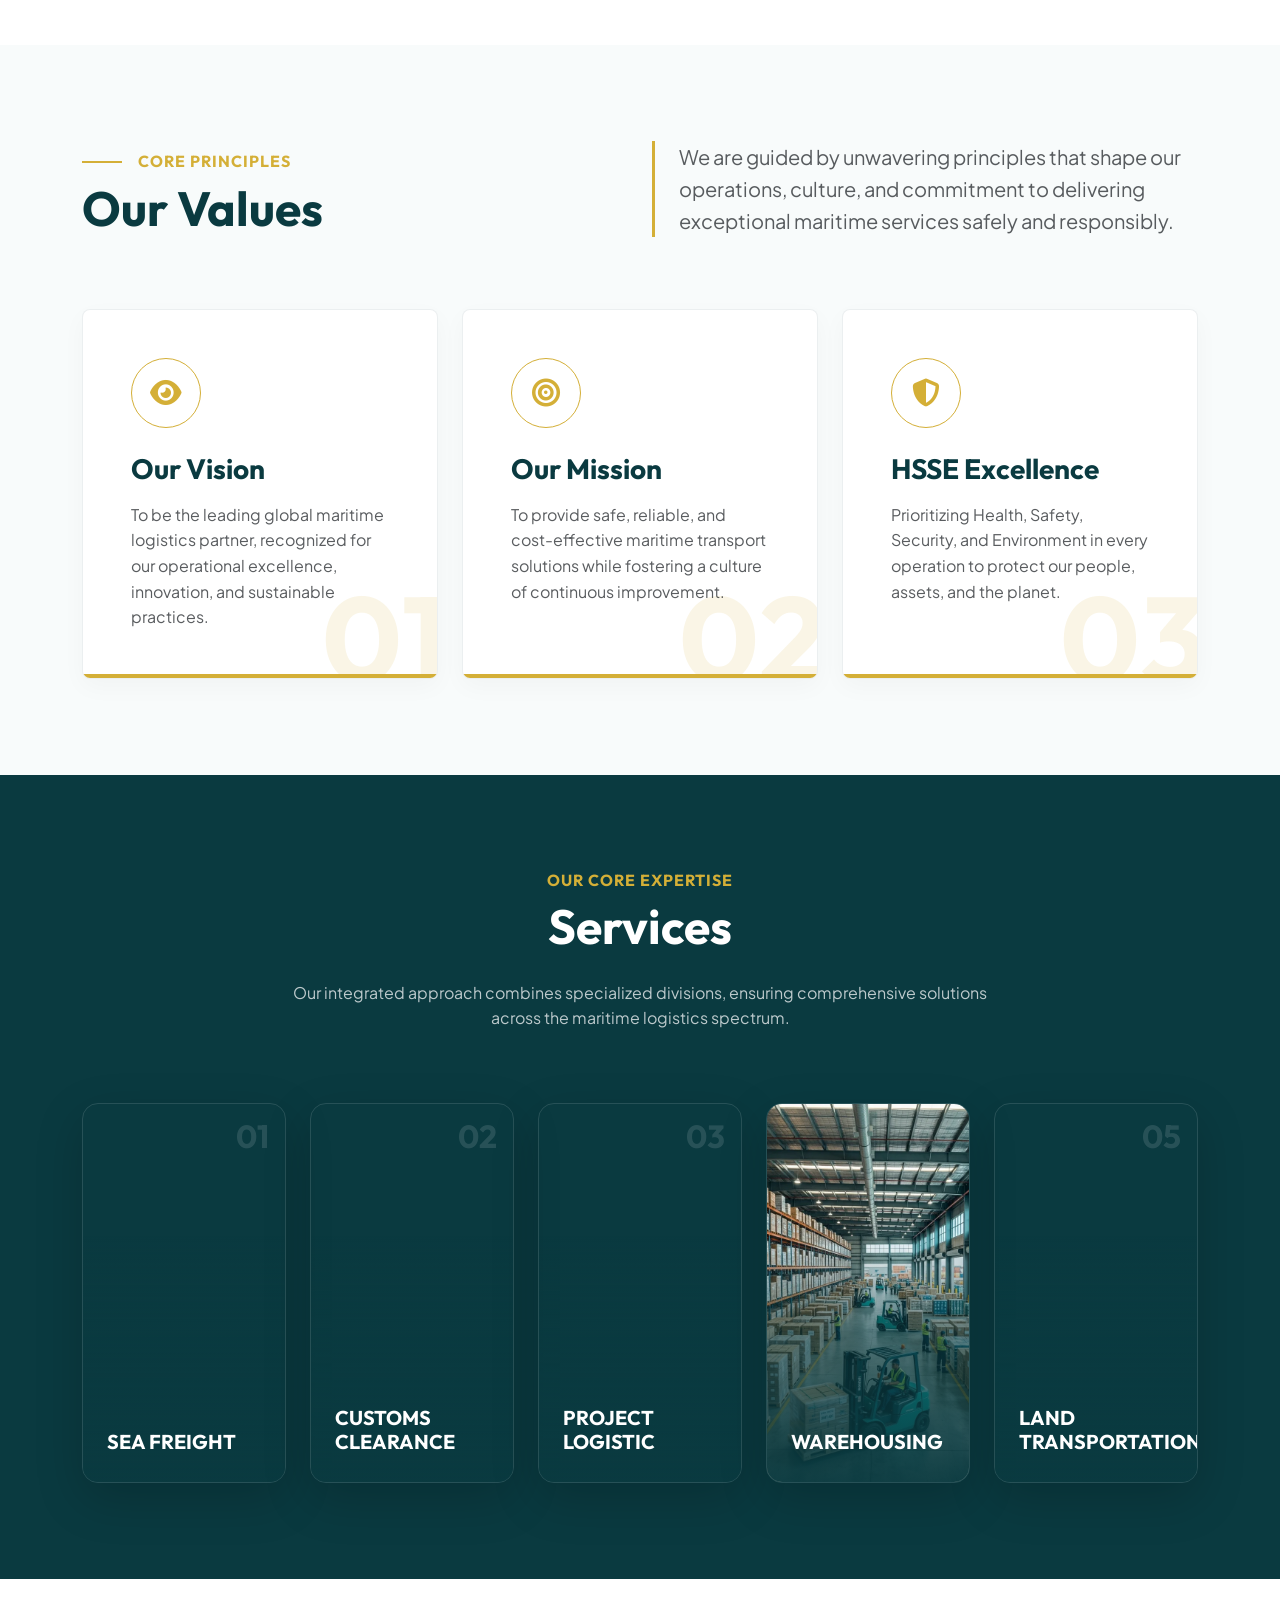
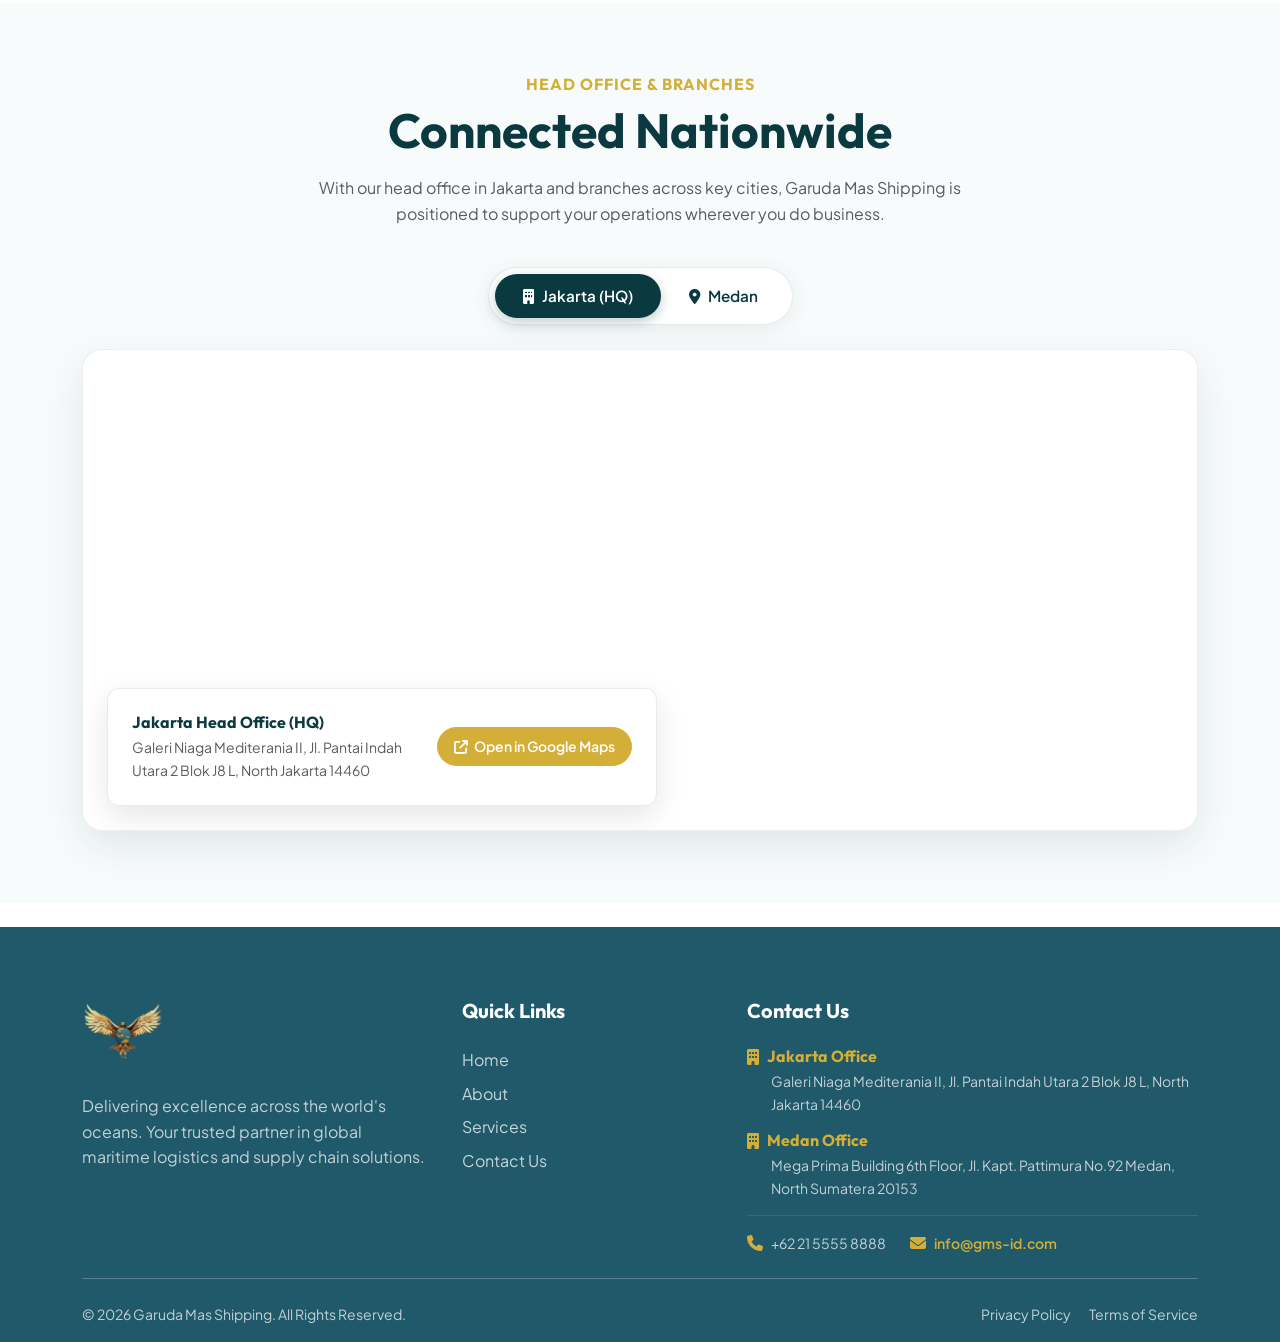
==== commit 2d521152: "update" ====
--- a/index.html
+++ b/index.html
@@ -6,7 +6,7 @@
     <meta name="viewport" content="width=device-width, initial-scale=1.0">
     <title>Garuda Mas Shipping | Professional Maritime Services</title>
     <meta name="description"
-        content="Garuda Mas Shipping provides top-tier maritime logistics, port operations, and offshore services with a commitment to excellence and safety.">
+        content="Garuda Mas Shipping provides top-tier maritime logistics, sea freight, customs clearance, and port operations with excellence and safety.">
 
     <!-- Google Fonts -->
     <link rel="preconnect" href="https://fonts.googleapis.com">
@@ -33,40 +33,203 @@
     <!-- Navigation Bar -->
     <nav class="navbar navbar-expand-lg fixed-top" id="mainNav">
         <div class="container">
-            <a class="navbar-brand" href="#">
+            <a class="navbar-brand d-flex align-items-center" href="#home">
                 <img src="img/logo.webp" alt="Garuda Mas Shipping Logo" height="60">
             </a>
-            <button class="navbar-toggler" type="button" data-bs-toggle="collapse" data-bs-toggle="collapse"
+            <button class="navbar-toggler text-white border-0" type="button" data-bs-toggle="collapse"
                 data-bs-target="#navbarResponsive" aria-controls="navbarResponsive" aria-expanded="false"
                 aria-label="Toggle navigation">
-                <i class="fa-solid fa-bars"></i>
+                <i class="fa-solid fa-bars fs-3"></i>
             </button>
             <div class="collapse navbar-collapse" id="navbarResponsive">
-                <ul class="navbar-nav ms-auto text-uppercase py-4 py-lg-0">
-                    <li class="nav-item"><a class="nav-link" href="#home">Home</a></li>
-                    <li class="nav-item"><a class="nav-link" href="about.html">About</a></li>
-                    <li class="nav-item"><a class="nav-link" href="services.html">Services</a></li>
-                    <li class="nav-item"><a class="nav-link" href="vision-mission.html">Vision & Mission</a></li>
-                    <li class="nav-item"><a class="nav-link" href="#career">Career</a></li>
+                <ul class="navbar-nav ms-auto text-uppercase py-3 py-lg-0 align-items-lg-center">
+                    <li class="nav-item"><a class="nav-link active" href="#home" data-i18n="nav_home">Home</a></li>
+                    <li class="nav-item"><a class="nav-link" href="about.html" data-i18n="nav_about">About</a></li>
+                    <li class="nav-item"><a class="nav-link" href="#services" data-i18n="nav_services">Services</a></li>
                 </ul>
-                <a href="#contact" class="btn btn-primary btn-gold ms-lg-4 mt-3 mt-lg-0">Contact Us</a>
+
+                <div class="nav-actions-container d-flex flex-column flex-lg-row align-items-lg-center gap-2 mt-3 mt-lg-0 ms-lg-3">
+                    <!-- Search Trigger -->
+                    <a href="#" class="nav-action-btn search-trigger" title="Search">
+                        <i class="fa-solid fa-magnifying-glass me-1 text-gold"></i>
+                        <span data-i18n="nav_search">SEARCH</span>
+                    </a>
+
+                    <!-- Contact Us Button -->
+                    <a href="contact.html" class="btn btn-gold text-nowrap" data-i18n="nav_contact">Contact Us</a>
+
+                    <!-- Language Switcher & Login Row -->
+                    <div class="d-flex align-items-center gap-2 w-100 w-lg-auto">
+                        <!-- Language Switcher Dropdown -->
+                        <div class="dropdown flex-grow-1 flex-lg-grow-0">
+                            <button class="btn lang-dropdown-btn dropdown-toggle d-flex align-items-center justify-content-center gap-1 w-100"
+                                type="button" id="langDropdown" data-bs-toggle="dropdown" aria-expanded="false">
+                                <span id="currentLangLabel">EN</span>
+                            </button>
+                            <ul class="dropdown-menu dropdown-menu-end lang-dropdown-menu" aria-labelledby="langDropdown">
+                                <li><a class="dropdown-item active" href="#" data-lang="en"><i
+                                            class="fa-solid fa-globe me-2 text-gold"></i>English (EN)</a></li>
+                                <li><a class="dropdown-item" href="#" data-lang="id"><i
+                                            class="fa-solid fa-globe me-2 text-gold"></i>Indonesia (ID)</a></li>
+                            </ul>
+                        </div>
+
+                        <!-- Login Link -->
+                        <a href="https://www.garudamasshipping.com/" target="_blank" rel="noopener noreferrer" class="nav-action-btn nav-login-btn flex-grow-1 flex-lg-grow-0 text-center" data-i18n="nav_login">LOGIN</a>
+                    </div>
+                </div>
             </div>
         </div>
     </nav>
 
-    <!-- Hero Banner -->
-    <header id="home">
-        <img src="img/hero.webp" alt="Hero Banner" class="w-100 hero-banner-img">
+    <!-- Search Modal Overlay -->
+    <div id="searchModal" class="search-modal-backdrop">
+        <div class="search-modal-box">
+            <button id="searchCloseBtn" class="search-close-btn" aria-label="Close Search"><i
+                    class="fa-solid fa-xmark"></i></button>
+            <form action="#" onsubmit="event.preventDefault();">
+                <input type="text" id="searchModalInput" class="search-modal-input"
+                    placeholder="Type here to search services, cargo, or information..." autocomplete="off">
+            </form>
+            <div class="mt-3 text-white-50 small">Press <kbd
+                    class="bg-dark text-gold border border-secondary px-2 py-1 rounded">ESC</kbd> to exit</div>
+        </div>
+    </div>
+
+    <!-- Dynamic Hero Slideshow -->
+    <header id="home" class="hero-carousel">
+        <div id="heroCarousel" class="carousel slide carousel-fade" data-bs-ride="carousel" data-bs-interval="5000">
+            <!-- Carousel Indicators -->
+            <div class="carousel-indicators">
+                <button type="button" data-bs-target="#heroCarousel" data-bs-slide-to="0" class="active"
+                    aria-current="true" aria-label="Slide 1"></button>
+                <button type="button" data-bs-target="#heroCarousel" data-bs-slide-to="1"
+                    aria-label="Slide 2"></button>
+                <button type="button" data-bs-target="#heroCarousel" data-bs-slide-to="2"
+                    aria-label="Slide 3"></button>
+            </div>
+
+            <!-- Carousel Slides -->
+            <div class="carousel-inner">
+                <!-- Slide 1 -->
+                <div class="carousel-item active position-relative">
+                    <img src="assets/images/hero_slide_1.jpg" alt="Global Shipping and Cargo Logistics"
+                        class="hero-slide-img">
+                    <div class="hero-carousel-overlay"></div>
+                    <div class="hero-slide-content">
+                        <div class="container">
+                            <div class="row">
+                                <div class="col-lg-8 col-xl-7" data-aos="fade-up" data-aos-duration="1000">
+                                    <span
+                                        class="badge bg-gold text-dark text-uppercase px-3 py-2 fw-bold tracking-wider mb-3 rounded-1"
+                                        data-i18n="hero_badge_1">Leading Maritime Excellence</span>
+                                    <h1 class="display-3 fw-bold text-white mb-3" data-i18n="hero_title_1">Global
+                                        Shipping & Cargo Logistics</h1>
+                                    <p class="lead text-light opacity-90 mb-4 fs-5" data-i18n="hero_desc_1">
+                                        Connecting world ports with reliable, efficient, and technologically advanced
+                                        maritime freight solutions.
+                                    </p>
+                                    <div class="d-flex flex-wrap gap-3">
+                                        <a href="#services" class="btn btn-gold btn-lg px-4 py-3"
+                                            data-i18n="hero_btn_services">Our Services <i
+                                                class="fa-solid fa-arrow-right ms-2"></i></a>
+                                        <a href="contact.html"
+                                            class="btn btn-outline-light btn-lg px-4 py-3 border-2 fw-semibold"
+                                            data-i18n="hero_btn_contact">Contact Us</a>
+                                    </div>
+                                </div>
+                            </div>
+                        </div>
+                    </div>
+                </div>
+
+                <!-- Slide 2 -->
+                <div class="carousel-item position-relative">
+                    <img src="assets/images/hero_slide_2.jpg" alt="World-Class Port Infrastructure"
+                        class="hero-slide-img">
+                    <div class="hero-carousel-overlay"></div>
+                    <div class="hero-slide-content">
+                        <div class="container">
+                            <div class="row">
+                                <div class="col-lg-8 col-xl-7">
+                                    <span
+                                        class="badge bg-gold text-dark text-uppercase px-3 py-2 fw-bold tracking-wider mb-3 rounded-1"
+                                        data-i18n="hero_badge_2">World-Class Port Infrastructure</span>
+                                    <h1 class="display-3 fw-bold text-white mb-3" data-i18n="hero_title_2">Precision
+                                        Port & Terminal Solutions</h1>
+                                    <p class="lead text-light opacity-90 mb-4 fs-5" data-i18n="hero_desc_2">
+                                        Delivering optimal turnaround times and seamless cargo handling at strategic
+                                        hubs worldwide.
+                                    </p>
+                                    <div class="d-flex flex-wrap gap-3">
+                                        <a href="#services" class="btn btn-gold btn-lg px-4 py-3"
+                                            data-i18n="hero_btn_services">Our Services <i
+                                                class="fa-solid fa-arrow-right ms-2"></i></a>
+                                        <a href="contact.html"
+                                            class="btn btn-outline-light btn-lg px-4 py-3 border-2 fw-semibold"
+                                            data-i18n="hero_btn_contact">Contact Us</a>
+                                    </div>
+                                </div>
+                            </div>
+                        </div>
+                    </div>
+                </div>
+
+                <!-- Slide 3 -->
+                <div class="carousel-item position-relative">
+                    <img src="assets/images/hero_slide_3.jpg" alt="Integrated Supply Chain" class="hero-slide-img">
+                    <div class="hero-carousel-overlay"></div>
+                    <div class="hero-slide-content">
+                        <div class="container">
+                            <div class="row">
+                                <div class="col-lg-8 col-xl-7">
+                                    <span
+                                        class="badge bg-gold text-dark text-uppercase px-3 py-2 fw-bold tracking-wider mb-3 rounded-1"
+                                        data-i18n="hero_badge_3">Integrated Supply Chain</span>
+                                    <h1 class="display-3 fw-bold text-white mb-3" data-i18n="hero_title_3">End-to-End
+                                        Multimodal Transport</h1>
+                                    <p class="lead text-light opacity-90 mb-4 fs-5" data-i18n="hero_desc_3">
+                                        Comprehensive sea freight, customs clearance, and road logistics tailored to
+                                        your business needs.
+                                    </p>
+                                    <div class="d-flex flex-wrap gap-3">
+                                        <a href="#services" class="btn btn-gold btn-lg px-4 py-3"
+                                            data-i18n="hero_btn_services">Our Services <i
+                                                class="fa-solid fa-arrow-right ms-2"></i></a>
+                                        <a href="contact.html"
+                                            class="btn btn-outline-light btn-lg px-4 py-3 border-2 fw-semibold"
+                                            data-i18n="hero_btn_contact">Contact Us</a>
+                                    </div>
+                                </div>
+                            </div>
+                        </div>
+                    </div>
+                </div>
+            </div>
+
+            <!-- Controls -->
+            <button class="carousel-control-prev hero-carousel-control ms-3 ms-md-4" type="button"
+                data-bs-target="#heroCarousel" data-bs-slide="prev">
+                <i class="fa-solid fa-chevron-left fs-5"></i>
+                <span class="visually-hidden">Previous</span>
+            </button>
+            <button class="carousel-control-next hero-carousel-control me-3 me-md-4" type="button"
+                data-bs-target="#heroCarousel" data-bs-slide="next">
+                <i class="fa-solid fa-chevron-right fs-5"></i>
+                <span class="visually-hidden">Next</span>
+            </button>
+        </div>
     </header>
 
-    <!-- About Us -->
+    <!-- About Us Section -->
     <section class="about-section py-5 my-5" id="about">
         <div class="container">
             <div class="row align-items-center g-5">
                 <div class="col-lg-6 position-relative">
                     <div class="image-wrapper rounded-4 overflow-hidden shadow-lg">
                         <img src="assets/images/about_map_1778153520044.webp" alt="Global Network Map"
-                            class="img-fluid w-100 object-fit-cover" style="height: 500px;" loading="lazy" decoding="async">
+                            class="img-fluid w-100 object-fit-cover" style="height: 500px;" loading="lazy"
+                            decoding="async">
                         <div class="experience-badge">
                             <span class="fs-1 fw-bold text-gold">25+</span>
                             <span class="d-block text-white">Years of<br>Excellence</span>
@@ -74,43 +237,46 @@
                     </div>
                 </div>
                 <div class="col-lg-6">
-                    <h6 class="text-gold fw-bold text-uppercase tracking-wide mb-2">About Us</h6>
-                    <h2 class="display-5 fw-bold text-teal mb-4">Connecting The World Through Maritime Excellence</h2>
-                    <p class="text-muted fs-5 mb-4">PT. Garuda Mas Shipping was established in 2023 in Jakarta, Indonesia, as a response to the increasingly dynamic needs of the logistics industry. While we are a progressive entity, our core strength is rooted in the leadership of our founder, Ms. Yani Elviani.</p>
+                    <h6 class="text-gold fw-bold text-uppercase tracking-wide mb-2" data-i18n="about_tag">About Us</h6>
+                    <h2 class="display-5 fw-bold text-teal mb-4" data-i18n="about_title">Connecting The World Through
+                        Maritime Excellence</h2>
+                    <p class="text-muted fs-5 mb-4" data-i18n="about_desc">PT. Garuda Mas Shipping was established in
+                        2023 in Jakarta, Indonesia, as a response to the increasingly dynamic needs of the logistics
+                        industry. While we are a progressive entity, our core strength is rooted in the leadership of
+                        our founder, Ms. Yani Elviani.</p>
                     <div class="d-flex flex-wrap align-items-center mb-5 gap-4">
                         <div class="me-2">
                             <h4 class="text-teal fw-bold mb-0">150+</h4>
-                            <p class="text-muted small mb-0">Vessels</p>
+                            <p class="text-muted small mb-0" data-i18n="about_vessels">Vessels</p>
                         </div>
                         <div class="me-2">
                             <h4 class="text-teal fw-bold mb-0">40+</h4>
-                            <p class="text-muted small mb-0">Ports</p>
+                            <p class="text-muted small mb-0" data-i18n="about_ports">Ports</p>
                         </div>
                         <div>
                             <h4 class="text-teal fw-bold mb-0">10k+</h4>
-                            <p class="text-muted small mb-0">Employees</p>
-                        </div>
-                    </div>
-                    <a href="#" class="btn btn-primary btn-gold">Read More <i
-                            class="fa-solid fa-arrow-right ms-2"></i></a>
+                            <p class="text-muted small mb-0" data-i18n="about_employees">Employees</p>
+                        </div>
+                    </div>
+                    <a href="about.html" class="btn btn-primary btn-gold"><span data-i18n="about_btn_more">Read
+                            More</span> <i class="fa-solid fa-arrow-right ms-2"></i></a>
                 </div>
             </div>
         </div>
     </section>
 
-    <!-- Values, Vision, Mission & HSSE -->
+    <!-- Values Section (Our Values) -->
     <section class="values-section py-5 position-relative" id="values">
-        <div class="values-bg-pattern position-absolute top-0 start-0 w-100 h-100 opacity-10"></div>
         <div class="container py-5 position-relative z-3">
             <div class="row mb-5 align-items-end">
                 <div class="col-lg-6">
                     <h6 class="text-gold fw-bold text-uppercase tracking-wide mb-2 d-flex align-items-center">
-                        <span class="line-indicator me-3"></span>Core Principles
+                        <span class="line-indicator me-3"></span><span data-i18n="values_tag">Core Principles</span>
                     </h6>
-                    <h2 class="display-5 fw-bold text-teal mb-0">Our Values</h2>
+                    <h2 class="display-5 fw-bold text-teal mb-0" data-i18n="values_title">Our Values</h2>
                 </div>
                 <div class="col-lg-6 mt-4 mt-lg-0">
-                    <p class="text-muted mb-0 border-start border-gold border-3 ps-4 fs-5">
+                    <p class="text-muted mb-0 border-start border-gold border-3 ps-4 fs-5" data-i18n="values_desc">
                         We are guided by unwavering principles that shape our operations, culture, and commitment to
                         delivering exceptional maritime services safely and responsibly.
                     </p>
@@ -120,162 +286,164 @@
             <div class="row g-4 mt-2">
                 <!-- Vision -->
                 <div class="col-lg-4" data-aos="fade-up" data-aos-delay="0">
-                    <div class="premium-value-card p-5 h-100 position-relative overflow-hidden group bg-white">
-                        <div class="watermark-number position-absolute text-gold opacity-10 fw-bold">01</div>
+                    <div class="premium-value-card p-5 h-100 position-relative overflow-hidden bg-white">
+                        <div class="watermark-number position-absolute text-gold fw-bold">01</div>
                         <div class="card-content position-relative z-3">
                             <div class="icon-wrapper mb-4 d-inline-flex align-items-center justify-content-center border border-gold rounded-circle"
                                 style="width: 70px; height: 70px;">
                                 <i class="fa-solid fa-eye fs-3 text-gold"></i>
                             </div>
-                            <h3 class="fw-bold text-teal mb-3">Our Vision</h3>
-                            <p class="text-muted mb-0">To be the leading global maritime logistics partner, recognized
-                                for our operational excellence, innovation, and sustainable practices.</p>
-                        </div>
-                        <div class="card-hover-line position-absolute bottom-0 start-0 h-1 bg-gold transition-all"
-                            style="width: 0; height: 4px;"></div>
-                    </div>
-                </div>
+                            <h3 class="fw-bold text-teal mb-3" data-i18n="vision_title">Our Vision</h3>
+                            <p class="text-muted mb-0" data-i18n="vision_desc">To be the leading global maritime
+                                logistics partner, recognized for our operational excellence, innovation, and sustainable
+                                practices.</p>
+                        </div>
+                        <div class="card-hover-line position-absolute bottom-0 start-0 bg-gold"></div>
+                    </div>
+                </div>
+
                 <!-- Mission -->
                 <div class="col-lg-4" data-aos="fade-up" data-aos-delay="100">
-                    <div
-                        class="premium-value-card p-5 h-100 position-relative overflow-hidden group active-card bg-white">
-                        <div class="watermark-number position-absolute text-gold opacity-10 fw-bold">02</div>
+                    <div class="premium-value-card p-5 h-100 position-relative overflow-hidden bg-white">
+                        <div class="watermark-number position-absolute text-gold fw-bold">02</div>
                         <div class="card-content position-relative z-3">
-                            <div class="icon-wrapper mb-4 d-inline-flex align-items-center justify-content-center bg-gold rounded-circle"
+                            <div class="icon-wrapper mb-4 d-inline-flex align-items-center justify-content-center border border-gold rounded-circle"
                                 style="width: 70px; height: 70px;">
-                                <i class="fa-solid fa-bullseye fs-3 text-white"></i>
-                            </div>
-                            <h3 class="fw-bold text-teal mb-3">Our Mission</h3>
-                            <p class="text-muted mb-0">To provide safe, reliable, and cost-effective maritime transport
-                                solutions while fostering a culture of continuous improvement.</p>
-                        </div>
-                        <div class="card-hover-line position-absolute bottom-0 start-0 w-100 bg-gold transition-all"
-                            style="height: 4px;"></div>
-                    </div>
-                </div>
+                                <i class="fa-solid fa-bullseye fs-3 text-gold"></i>
+                            </div>
+                            <h3 class="fw-bold text-teal mb-3" data-i18n="mission_title">Our Mission</h3>
+                            <p class="text-muted mb-0" data-i18n="mission_desc">To provide safe, reliable, and
+                                cost-effective maritime transport solutions while fostering a culture of continuous
+                                improvement.</p>
+                        </div>
+                        <div class="card-hover-line position-absolute bottom-0 start-0 bg-gold"></div>
+                    </div>
+                </div>
+
                 <!-- HSSE -->
                 <div class="col-lg-4" data-aos="fade-up" data-aos-delay="200">
-                    <div class="premium-value-card p-5 h-100 position-relative overflow-hidden group bg-white">
-                        <div class="watermark-number position-absolute text-gold opacity-10 fw-bold">03</div>
+                    <div class="premium-value-card p-5 h-100 position-relative overflow-hidden bg-white">
+                        <div class="watermark-number position-absolute text-gold fw-bold">03</div>
                         <div class="card-content position-relative z-3">
                             <div class="icon-wrapper mb-4 d-inline-flex align-items-center justify-content-center border border-gold rounded-circle"
                                 style="width: 70px; height: 70px;">
                                 <i class="fa-solid fa-shield-halved fs-3 text-gold"></i>
                             </div>
-                            <h3 class="fw-bold text-teal mb-3">HSSE Excellence</h3>
-                            <p class="text-muted mb-0">Prioritizing Health, Safety, Security, and Environment in every
-                                operation to protect our people, assets, and the planet.</p>
-                        </div>
-                        <div class="card-hover-line position-absolute bottom-0 start-0 h-1 bg-gold transition-all"
-                            style="width: 0; height: 4px;"></div>
+                            <h3 class="fw-bold text-teal mb-3" data-i18n="hsse_title">HSSE Excellence</h3>
+                            <p class="text-muted mb-0" data-i18n="hsse_desc">Prioritizing Health, Safety, Security, and
+                                Environment in every operation to protect our people, assets, and the planet.</p>
+                        </div>
+                        <div class="card-hover-line position-absolute bottom-0 start-0 bg-gold"></div>
                     </div>
                 </div>
             </div>
         </div>
     </section>
-    <!-- Shipment of Samudra Ayu -->
-    <section class="fleet-section position-relative py-5 my-5"
-        style="background-image: url('assets/images/ship_front_1778153537315.webp'); background-size: cover; background-position: left center; min-height: 80vh; display: flex; align-items: center;">
-        <!-- Desktop Gradient Overlay -->
-        <div class="overlay position-absolute top-0 start-0 w-100 h-100 d-none d-lg-block"
-            style="background: linear-gradient(to right, rgba(255,255,255,0) 0%, rgba(255,255,255,0.2) 30%, rgba(255,255,255,0.9) 60%, rgba(255,255,255,1) 100%);">
-        </div>
-        <!-- Mobile Solid Overlay -->
-        <div class="overlay position-absolute top-0 start-0 w-100 h-100 d-lg-none"
-            style="background: rgba(255,255,255,0.85);"></div>
-
-        <div class="container position-relative z-3">
-            <div class="row justify-content-end justify-content-lg-end justify-content-center">
-                <div class="col-lg-6 col-md-10 py-5 text-center text-lg-start">
-                    <h2 class="display-6 fw-bold text-dark mb-2">Shipowner of</h2>
-                    <h2 class="display-4 fw-bold mb-4" style="color: #40833b;">Samudra Ayu Vessel</h2>
-                    <p class="text-muted fs-5 mb-5 lh-lg">
-                        Samudra Ayu stands as a symbol of Garuda Mas Shipping's <strong class="text-dark">dedication to
-                            quality, sustainability, and maritime growth</strong>, serving the nation's vital energy
-                        supply chain with efficiency and pride.
-                    </p>
-                    <a href="#" class="btn text-white fw-bold px-5 py-3 rounded-2 shadow-sm"
-                        style="background-color: #40833b; transition: all 0.3s ease;">Read More</a>
-                </div>
-            </div>
-        </div>
-    </section>
-
-
-
-
-    <!-- Business Units -->
-    <section class="units-section py-5 bg-teal text-white" id="units">
+
+    <!-- Services Section (5 Core Services) -->
+    <section class="units-section py-5 bg-teal text-white" id="services">
         <div class="container py-5">
             <div class="text-center mb-5">
-                <h6 class="text-gold fw-bold text-uppercase tracking-wide mb-2">Our Core Expertise</h6>
-                <h2 class="display-5 fw-bold text-white mb-4">Four Business Units Working Together</h2>
-                <p class="text-light max-w-700 mx-auto opacity-75">Our integrated approach combines four specialized
-                    divisions, ensuring comprehensive solutions across the maritime logistics spectrum.</p>
-            </div>
-
-            <div class="row g-4 mt-2">
-                <!-- Unit 1 -->
-                <div class="col-md-6 col-lg-3" data-aos="zoom-in" data-aos-delay="0">
+                <h6 class="text-gold fw-bold text-uppercase tracking-wide mb-2" data-i18n="services_tag">Our Core
+                    Expertise</h6>
+                <h2 class="display-5 fw-bold text-white mb-4" data-i18n="services_title">Services</h2>
+                <p class="text-light max-w-700 mx-auto opacity-75" data-i18n="services_desc">Our integrated approach
+                    combines specialized divisions, ensuring comprehensive solutions across the maritime logistics
+                    spectrum.</p>
+            </div>
+
+            <div class="row g-4 mt-2 justify-content-center">
+                <!-- Service 1: Sea Freight -->
+                <div class="col-sm-6 col-md-4 col-lg-5th" data-aos="zoom-in" data-aos-delay="0">
                     <div class="unit-card position-relative rounded-4 overflow-hidden group shadow-lg">
-                        <img src="assets/images/business_1_1778153593548.webp" alt="Port Operations"
+                        <img src="assets/images/business_1_1778153593548.webp" alt="Sea Freight"
                             class="w-100 h-100 object-fit-cover transition-transform" loading="lazy" decoding="async">
-                        <div class="watermark-number position-absolute top-0 end-0 p-3 text-white opacity-25 fw-bold fs-1 lh-1 z-2"
+                        <div class="watermark-number position-absolute top-0 end-0 p-3 text-white opacity-25 fw-bold fs-2 lh-1 z-2"
                             style="font-family: var(--font-heading);">01</div>
                         <div
-                            class="glass-overlay position-absolute bottom-0 start-0 w-100 p-4 d-flex flex-column justify-content-end transition-all z-3">
-                            <h4 class="text-white fw-bold mb-2">Port & Terminal<br>Operations</h4>
+                            class="glass-overlay position-absolute bottom-0 start-0 w-100 p-3 p-xl-4 d-flex flex-column justify-content-end transition-all z-3">
+                            <h5 class="text-white fw-bold mb-1 text-uppercase" data-i18n="service_1_title">SEA FREIGHT
+                            </h5>
                             <p class="unit-desc text-light opacity-0 mb-0 small"
-                                style="max-height: 0; transition: all 0.4s ease; overflow: hidden;">Managing
-                                cutting-edge terminal facilities ensuring fast turnaround times.</p>
-                        </div>
-                    </div>
-                </div>
-                <!-- Unit 2 -->
-                <div class="col-md-6 col-lg-3" data-aos="zoom-in" data-aos-delay="100">
+                                style="max-height: 0; transition: all 0.4s ease; overflow: hidden;"
+                                data-i18n="service_1_desc">Reliable global ocean freight solutions with optimal transit
+                                times and competitive container rates.</p>
+                        </div>
+                    </div>
+                </div>
+
+                <!-- Service 2: Customs Clearance -->
+                <div class="col-sm-6 col-md-4 col-lg-5th" data-aos="zoom-in" data-aos-delay="100">
                     <div class="unit-card position-relative rounded-4 overflow-hidden group shadow-lg">
-                        <img src="assets/images/business_2_1778153611733.webp" alt="Offshore Services"
+                        <img src="assets/images/service_port.webp" alt="Customs Clearance"
                             class="w-100 h-100 object-fit-cover transition-transform" loading="lazy" decoding="async">
-                        <div class="watermark-number position-absolute top-0 end-0 p-3 text-white opacity-25 fw-bold fs-1 lh-1 z-2"
+                        <div class="watermark-number position-absolute top-0 end-0 p-3 text-white opacity-25 fw-bold fs-2 lh-1 z-2"
                             style="font-family: var(--font-heading);">02</div>
                         <div
-                            class="glass-overlay position-absolute bottom-0 start-0 w-100 p-4 d-flex flex-column justify-content-end transition-all z-3">
-                            <h4 class="text-white fw-bold mb-2">Offshore & Energy<br>Logistics</h4>
+                            class="glass-overlay position-absolute bottom-0 start-0 w-100 p-3 p-xl-4 d-flex flex-column justify-content-end transition-all z-3">
+                            <h5 class="text-white fw-bold mb-1 text-uppercase" data-i18n="service_2_title">CUSTOMS
+                                CLEARANCE</h5>
                             <p class="unit-desc text-light opacity-0 mb-0 small"
-                                style="max-height: 0; transition: all 0.4s ease; overflow: hidden;">Supporting global
-                                energy infrastructure with specialized fleets.</p>
-                        </div>
-                    </div>
-                </div>
-                <!-- Unit 3 -->
-                <div class="col-md-6 col-lg-3" data-aos="zoom-in" data-aos-delay="200">
+                                style="max-height: 0; transition: all 0.4s ease; overflow: hidden;"
+                                data-i18n="service_2_desc">Comprehensive import & export customs clearance, documentation,
+                                certificates, and compliance.</p>
+                        </div>
+                    </div>
+                </div>
+
+                <!-- Service 3: Project Logistic -->
+                <div class="col-sm-6 col-md-4 col-lg-5th" data-aos="zoom-in" data-aos-delay="200">
                     <div class="unit-card position-relative rounded-4 overflow-hidden group shadow-lg">
-                        <img src="assets/images/business_3_1778153629733.webp" alt="Shipyard"
+                        <img src="assets/images/service_offshore.webp" alt="Project Logistic"
                             class="w-100 h-100 object-fit-cover transition-transform" loading="lazy" decoding="async">
-                        <div class="watermark-number position-absolute top-0 end-0 p-3 text-white opacity-25 fw-bold fs-1 lh-1 z-2"
+                        <div class="watermark-number position-absolute top-0 end-0 p-3 text-white opacity-25 fw-bold fs-2 lh-1 z-2"
                             style="font-family: var(--font-heading);">03</div>
                         <div
-                            class="glass-overlay position-absolute bottom-0 start-0 w-100 p-4 d-flex flex-column justify-content-end transition-all z-3">
-                            <h4 class="text-white fw-bold mb-2">Shipyard &<br>Maintenance</h4>
+                            class="glass-overlay position-absolute bottom-0 start-0 w-100 p-3 p-xl-4 d-flex flex-column justify-content-end transition-all z-3">
+                            <h5 class="text-white fw-bold mb-1 text-uppercase" data-i18n="service_3_title">PROJECT
+                                LOGISTIC</h5>
                             <p class="unit-desc text-light opacity-0 mb-0 small"
-                                style="max-height: 0; transition: all 0.4s ease; overflow: hidden;">World-class repair
-                                and maintenance ensuring maximum vessel uptime.</p>
-                        </div>
-                    </div>
-                </div>
-                <!-- Unit 4 -->
-                <div class="col-md-6 col-lg-3" data-aos="zoom-in" data-aos-delay="300">
+                                style="max-height: 0; transition: all 0.4s ease; overflow: hidden;"
+                                data-i18n="service_3_desc">End-to-end heavy-lift and specialized project cargo transport
+                                delivered in perfect sequence.</p>
+                        </div>
+                    </div>
+                </div>
+
+                <!-- Service 4: Warehousing -->
+                <div class="col-sm-6 col-md-4 col-lg-5th" data-aos="zoom-in" data-aos-delay="300">
                     <div class="unit-card position-relative rounded-4 overflow-hidden group shadow-lg">
-                        <img src="assets/images/business_4_1778153649774.webp" alt="Warehouse logistics"
+                        <img src="assets/images/business_4_1778153649774.webp" alt="Warehousing"
                             class="w-100 h-100 object-fit-cover transition-transform" loading="lazy" decoding="async">
-                        <div class="watermark-number position-absolute top-0 end-0 p-3 text-white opacity-25 fw-bold fs-1 lh-1 z-2"
+                        <div class="watermark-number position-absolute top-0 end-0 p-3 text-white opacity-25 fw-bold fs-2 lh-1 z-2"
                             style="font-family: var(--font-heading);">04</div>
                         <div
-                            class="glass-overlay position-absolute bottom-0 start-0 w-100 p-4 d-flex flex-column justify-content-end transition-all z-3">
-                            <h4 class="text-white fw-bold mb-2">Freight &<br>Warehousing</h4>
+                            class="glass-overlay position-absolute bottom-0 start-0 w-100 p-3 p-xl-4 d-flex flex-column justify-content-end transition-all z-3">
+                            <h5 class="text-white fw-bold mb-1 text-uppercase" data-i18n="service_4_title">WAREHOUSING
+                            </h5>
                             <p class="unit-desc text-light opacity-0 mb-0 small"
-                                style="max-height: 0; transition: all 0.4s ease; overflow: hidden;">End-to-end supply
-                                chain integration and storage solutions globally.</p>
+                                style="max-height: 0; transition: all 0.4s ease; overflow: hidden;"
+                                data-i18n="service_4_desc">Secure modern storage facilities, container stuffing,
+                                inventory management, and fast distribution.</p>
+                        </div>
+                    </div>
+                </div>
+
+                <!-- Service 5: Land Transportation -->
+                <div class="col-sm-6 col-md-4 col-lg-5th" data-aos="zoom-in" data-aos-delay="400">
+                    <div class="unit-card position-relative rounded-4 overflow-hidden group shadow-lg">
+                        <img src="assets/images/hero_slide_3.jpg" alt="Land Transportation"
+                            class="w-100 h-100 object-fit-cover transition-transform" loading="lazy" decoding="async">
+                        <div class="watermark-number position-absolute top-0 end-0 p-3 text-white opacity-25 fw-bold fs-2 lh-1 z-2"
+                            style="font-family: var(--font-heading);">05</div>
+                        <div
+                            class="glass-overlay position-absolute bottom-0 start-0 w-100 p-3 p-xl-4 d-flex flex-column justify-content-end transition-all z-3">
+                            <h5 class="text-white fw-bold mb-1 text-uppercase" data-i18n="service_5_title">LAND
+                                TRANSPORTATION</h5>
+                            <p class="unit-desc text-light opacity-0 mb-0 small"
+                                style="max-height: 0; transition: all 0.4s ease; overflow: hidden;"
+                                data-i18n="service_5_desc">Dedicated fleet of container trucks and heavy transport
+                                vehicles ensuring door-to-door delivery.</p>
                         </div>
                     </div>
                 </div>
@@ -283,36 +451,47 @@
         </div>
     </section>
 
-    <!-- Careers -->
-    <section class="career-section py-5 my-5" id="career">
+    <!-- Connected Nationwide / Google Maps Section -->
+    <section class="nationwide-map-section py-5 my-4" id="branches">
         <div class="container py-4">
-            <div class="text-center mb-5">
-                <h6 class="text-gold fw-bold text-uppercase tracking-wide mb-2">Careers</h6>
-                <h2 class="display-5 fw-bold text-teal">Let's Grow Together</h2>
-            </div>
-
-            <div class="row g-4">
-                <div class="col-md-6" data-aos="fade-right">
-                    <div class="career-card position-relative rounded-4 overflow-hidden shadow-sm h-100 group">
-                        <img src="assets/images/career_office_1778153667340.webp" alt="Join as Employee"
-                            class="w-100 object-fit-cover transition-transform" style="height: 400px;" loading="lazy" decoding="async">
-                        <div class="career-content position-absolute bottom-0 start-0 w-100 p-5 bg-gradient-dark">
-                            <h3 class="text-white fw-bold mb-3">Join as Employee</h3>
-                            <p class="text-light opacity-75 mb-4">Build your corporate career in our modern offices,
-                                driving innovation in maritime logistics.</p>
-                            <a href="#" class="btn btn-outline-light rounded-pill px-4 py-2">Apply Now</a>
-                        </div>
-                    </div>
-                </div>
-                <div class="col-md-6" data-aos="fade-left">
-                    <div class="career-card position-relative rounded-4 overflow-hidden shadow-sm h-100 group">
-                        <img src="assets/images/career_crew_1778153685563.webp" alt="Join as Crew"
-                            class="w-100 object-fit-cover transition-transform" style="height: 400px;" loading="lazy" decoding="async">
-                        <div class="career-content position-absolute bottom-0 start-0 w-100 p-5 bg-gradient-dark">
-                            <h3 class="text-white fw-bold mb-3">Join as Crew</h3>
-                            <p class="text-light opacity-75 mb-4">Embark on a journey across the oceans. Join our
-                                professional ship crew and explore the world.</p>
-                            <a href="#" class="btn btn-outline-light rounded-pill px-4 py-2">Apply Now</a>
+            <div class="text-center mb-4" data-aos="fade-up">
+                <h6 class="text-gold fw-bold text-uppercase tracking-wide mb-2" data-i18n="nationwide_tag">Head Office & Branches</h6>
+                <h2 class="display-5 fw-bold text-teal mb-3" data-i18n="nationwide_title">Connected Nationwide</h2>
+                <p class="text-muted max-w-700 mx-auto fs-6" data-i18n="nationwide_desc">
+                    With our head office in Jakarta and branches across key cities, Garuda Mas Shipping is positioned to support your operations wherever you do business.
+                </p>
+                
+                <!-- Pill Switcher -->
+                <div class="location-pill-nav mt-4" role="tablist">
+                    <button class="location-pill-btn active" data-location="jakarta" type="button">
+                        <i class="fa-solid fa-building me-2"></i>Jakarta (HQ)
+                    </button>
+                    <button class="location-pill-btn" data-location="medan" type="button">
+                        <i class="fa-solid fa-location-dot me-2"></i>Medan
+                    </button>
+                </div>
+            </div>
+
+            <div class="row justify-content-center mt-4">
+                <div class="col-12" data-aos="zoom-in">
+                    <div class="map-container-card position-relative">
+                        <iframe id="nationwideMapIframe" class="map-iframe"
+                            src="https://maps.google.com/maps?q=Galeri%20Niaga%20Mediterania%20II%20Pantai%20Indah%20Kapuk%20Jakarta&t=&z=15&ie=UTF8&iwloc=&output=embed"
+                            allowfullscreen="" loading="lazy" referrerpolicy="no-referrer-when-downgrade">
+                        </iframe>
+
+                        <div class="map-location-overlay position-absolute bottom-0 start-0 m-3 m-md-4 p-3 p-md-4 d-flex flex-column flex-md-row align-items-start align-items-md-center justify-content-between gap-3"
+                            style="max-width: 90%; width: 550px;">
+                            <div>
+                                <h6 class="text-teal fw-bold mb-1" id="mapLocationTitle">Jakarta Head Office (HQ)</h6>
+                                <p class="text-muted small mb-0" id="mapLocationAddress">
+                                    Galeri Niaga Mediterania II, Jl. Pantai Indah Utara 2 Blok J8 L, North Jakarta 14460
+                                </p>
+                            </div>
+                            <a id="mapExternalLink" href="https://maps.app.goo.gl/EW4m8V6uoxpQNSDp7" target="_blank" rel="noopener noreferrer"
+                                class="btn btn-sm btn-gold text-nowrap rounded-pill px-3 py-2 fw-semibold">
+                                <i class="fa-solid fa-arrow-up-right-from-square me-1"></i> <span data-i18n="btn_open_maps">Open in Google Maps</span>
+                            </a>
                         </div>
                     </div>
                 </div>
@@ -320,185 +499,71 @@
         </div>
     </section>
 
-
-    <style>
-        /* Add hover styles inline temporarily for the news section */
-        .btn-outline-teal:hover {
-            background-color: var(--dark-teal);
-            color: var(--white) !important;
-        }
-
-        .news-card:hover .hover-zoom {
-            transform: scale(1.1);
-        }
-
-        .news-card:hover .hover-backdrop {
-            opacity: 1 !important;
-        }
-
-        .news-card:hover .hover-arrow {
-            opacity: 1 !important;
-            transform: translate(-50%, -50%) !important;
-        }
-    </style>
-
-    <!-- Latest Gallery -->
-    <section class="gallery-section py-5 my-5 bg-white" id="gallery">
-        <div class="container py-4">
-            <div class="text-center mb-5">
-                <h6 class="text-gold fw-bold text-uppercase tracking-wide mb-2">Gallery</h6>
-                <h2 class="display-5 fw-bold text-teal">Our Latest Activities</h2>
-                <p class="text-muted max-w-700 mx-auto mt-3">Take a glimpse into our recent maritime operations,
-                    corporate events, and community engagements.</p>
-            </div>
-
-            <div class="row g-4">
-                <div class="col-md-6 col-lg-3" data-aos="fade-up" data-aos-delay="0">
-                    <div class="activity-img-wrapper rounded-4 overflow-hidden shadow-sm h-100 position-relative group">
-                        <img src="assets/images/activity_1_1778153710018.webp"
-                            class="w-100 h-100 object-fit-cover hover-zoom" alt="Activity 1" style="min-height: 300px;" loading="lazy" decoding="async">
-                        <div class="position-absolute bottom-0 start-0 w-100 p-4"
-                            style="background: linear-gradient(to top, rgba(10,58,64,0.9) 0%, transparent 100%);">
-                            <h5 class="text-white fw-bold mb-0">Corporate Event</h5>
-                        </div>
-                    </div>
-                </div>
-                <div class="col-md-6 col-lg-3" data-aos="fade-up" data-aos-delay="100">
-                    <div class="activity-img-wrapper rounded-4 overflow-hidden shadow-sm h-100 position-relative group">
-                        <img src="assets/images/activity_2_1778153726680.webp"
-                            class="w-100 h-100 object-fit-cover hover-zoom" alt="Activity 2" style="min-height: 300px;" loading="lazy" decoding="async">
-                        <div class="position-absolute bottom-0 start-0 w-100 p-4"
-                            style="background: linear-gradient(to top, rgba(10,58,64,0.9) 0%, transparent 100%);">
-                            <h5 class="text-white fw-bold mb-0">Ship Launching</h5>
-                        </div>
-                    </div>
-                </div>
-                <div class="col-md-6 col-lg-3" data-aos="fade-up" data-aos-delay="200">
-                    <div class="activity-img-wrapper rounded-4 overflow-hidden shadow-sm h-100 position-relative group">
-                        <img src="assets/images/activity_3_1778153747289.webp"
-                            class="w-100 h-100 object-fit-cover hover-zoom" alt="Activity 3" style="min-height: 300px;" loading="lazy" decoding="async">
-                        <div class="position-absolute bottom-0 start-0 w-100 p-4"
-                            style="background: linear-gradient(to top, rgba(10,58,64,0.9) 0%, transparent 100%);">
-                            <h5 class="text-white fw-bold mb-0">Safety Training</h5>
-                        </div>
-                    </div>
-                </div>
-                <div class="col-md-6 col-lg-3" data-aos="fade-up" data-aos-delay="300">
-                    <div class="activity-img-wrapper rounded-4 overflow-hidden shadow-sm h-100 position-relative group">
-                        <img src="assets/images/activity_4_1778153762395.webp"
-                            class="w-100 h-100 object-fit-cover hover-zoom" alt="Activity 4" style="min-height: 300px;" loading="lazy" decoding="async">
-                        <div class="position-absolute bottom-0 start-0 w-100 p-4"
-                            style="background: linear-gradient(to top, rgba(10,58,64,0.9) 0%, transparent 100%);">
-                            <h5 class="text-white fw-bold mb-0">Logistics Conference</h5>
-                        </div>
-                    </div>
-                </div>
-            </div>
-        </div>
-    </section>
-
-    <!-- Stay Connect With Us -->
-    <section class="connect-section py-5 position-relative text-white overflow-hidden text-center" id="contact"
-        style="background-image: url('assets/images/business_4_1778153649774.webp'); background-size: cover; background-position: center; background-attachment: fixed;">
-        <div class="position-absolute top-0 start-0 w-100 h-100" style="background-color: rgba(10, 58, 64, 0.9);"></div>
-        <div class="position-absolute text-white"
-            style="top: 50%; left: 50%; transform: translate(-50%, -50%); font-size: 50rem; line-height: 1; pointer-events: none; opacity: 0.03;">
-            <i class="fa-solid fa-anchor"></i>
-        </div>
-        <div class="container py-5 position-relative z-3">
-            <div class="row justify-content-center">
-                <div class="col-lg-8">
-                    <h6 class="text-gold fw-bold text-uppercase tracking-wide mb-3">Connect With Us</h6>
-                    <h2 class="display-4 fw-bold mb-4">Join Our Digital Community</h2>
-                    <p class="text-light opacity-75 fs-5 mb-5 mx-auto" style="max-width: 600px;">
-                        Follow our journey and stay updated with the latest news, maritime insights, and community
-                        activities directly on our social media platforms.
-                    </p>
-
-                    <div class="d-flex flex-wrap justify-content-center gap-3 gap-md-4 mb-2">
-                        <a href="#"
-                            class="social-btn-outline d-flex align-items-center justify-content-center border border-light rounded-circle text-white transition-all text-decoration-none"
-                            style="width: 50px; height: 50px; font-size: 1.2rem;"><i
-                                class="fa-brands fa-linkedin-in"></i></a>
-                        <a href="#"
-                            class="social-btn-outline d-flex align-items-center justify-content-center border border-light rounded-circle text-white transition-all text-decoration-none"
-                            style="width: 50px; height: 50px; font-size: 1.2rem;"><i
-                                class="fa-brands fa-instagram"></i></a>
-                        <a href="#"
-                            class="social-btn-outline d-flex align-items-center justify-content-center border border-light rounded-circle text-white transition-all text-decoration-none"
-                            style="width: 50px; height: 50px; font-size: 1.2rem;"><i
-                                class="fa-brands fa-facebook-f"></i></a>
-                        <a href="#"
-                            class="social-btn-outline d-flex align-items-center justify-content-center border border-light rounded-circle text-white transition-all text-decoration-none"
-                            style="width: 50px; height: 50px; font-size: 1.2rem;"><i
-                                class="fa-brands fa-youtube"></i></a>
-                    </div>
-                </div>
-            </div>
-        </div>
-    </section>
-
     <!-- Footer -->
-    <footer class="footer bg-dark-teal text-white pt-5 pb-3">
+    <footer class="footer bg-dark-teal text-white pt-5 pb-3" id="contact">
         <div class="container pt-4">
             <div class="row g-4 mb-4">
-                <div class="col-lg-4 pe-lg-5">
-                    <a class="navbar-brand mb-4 d-inline-block" href="#">
+                <!-- Company Profile Col -->
+                <div class="col-lg-4 col-md-6 pe-lg-4">
+                    <a class="navbar-brand mb-4 d-inline-block" href="#home">
                         <img src="img/logo.webp" alt="Garuda Mas Shipping Logo" height="70">
                     </a>
-                    <p class="text-light opacity-75 mb-4 pe-lg-4">Delivering excellence across the world's oceans. Your
-                        trusted partner in global maritime logistics and supply chain solutions.</p>
-                    <div class="d-flex gap-3">
-                        <a href="#" class="text-white opacity-75 hover-gold"><i
-                                class="fa-brands fa-linkedin fs-5"></i></a>
-                        <a href="#" class="text-white opacity-75 hover-gold"><i
-                                class="fa-brands fa-instagram fs-5"></i></a>
-                        <a href="#" class="text-white opacity-75 hover-gold"><i
-                                class="fa-brands fa-facebook fs-5"></i></a>
-                        <a href="#" class="text-white opacity-75 hover-gold"><i
-                                class="fa-brands fa-youtube fs-5"></i></a>
-                    </div>
-                </div>
-
-                <div class="col-lg-2 col-md-4">
-                    <h5 class="text-white fw-bold mb-4">Quick Links</h5>
+                    <p class="text-light opacity-75 mb-4" data-i18n="footer_about">
+                        Delivering excellence across the world's oceans. Your trusted partner in global maritime
+                        logistics and supply chain solutions.
+                    </p>
+                </div>
+
+                <!-- Quick Links Col -->
+                <div class="col-lg-3 col-md-6">
+                    <h5 class="text-white fw-bold mb-4" data-i18n="footer_quick_links">Quick Links</h5>
                     <ul class="list-unstyled footer-links">
-                        <li class="mb-2"><a href="#home">Home</a></li>
-                        <li class="mb-2"><a href="#about">About Us</a></li>
-                        <li class="mb-2"><a href="#values">Our Values</a></li>
-                        <li class="mb-2"><a href="#units">Business Units</a></li>
-                        <li class="mb-2"><a href="#career">Careers</a></li>
+                        <li class="mb-2"><a href="index.html#home" data-i18n="nav_home">Home</a></li>
+                        <li class="mb-2"><a href="about.html" data-i18n="nav_about">About Us</a></li>
+                        <li class="mb-2"><a href="services.html" data-i18n="nav_services">Services</a></li>
+                        <li class="mb-2"><a href="contact.html" data-i18n="nav_contact">Contact Us</a></li>
                     </ul>
                 </div>
 
-                <div class="col-lg-3 col-md-4">
-                    <h5 class="text-white fw-bold mb-4">Services</h5>
-                    <ul class="list-unstyled footer-links">
-                        <li class="mb-2"><a href="#">Port Operations</a></li>
-                        <li class="mb-2"><a href="#">Offshore Logistics</a></li>
-                        <li class="mb-2"><a href="#">Shipyard Maintenance</a></li>
-                        <li class="mb-2"><a href="#">Freight Forwarding</a></li>
-                        <li class="mb-2"><a href="#">Warehouse Management</a></li>
-                    </ul>
-                </div>
-
-                <div class="col-lg-3 col-md-4">
-                    <h5 class="text-white fw-bold mb-4">Contact Us</h5>
-                    <ul class="list-unstyled contact-info">
-                        <li class="mb-3 d-flex">
-                            <i class="fa-solid fa-location-dot text-gold mt-1 me-3"></i>
-                            <span class="text-light opacity-75">Jl. Pelabuhan Utama No. 88, Tanjung Priok, Jakarta
-                                14310, Indonesia</span>
-                        </li>
-                        <li class="mb-3 d-flex align-items-center">
-                            <i class="fa-solid fa-phone text-gold me-3"></i>
-                            <span class="text-light opacity-75">+62 21 5555 8888</span>
-                        </li>
-                        <li class="mb-3 d-flex align-items-center">
-                            <i class="fa-solid fa-envelope text-gold me-3"></i>
-                            <span class="text-light opacity-75">info@garudamas.co.id</span>
-                        </li>
-                    </ul>
+                <!-- Contact & Offices Col -->
+                <div class="col-lg-5 col-md-12">
+                    <h5 class="text-white fw-bold mb-4" data-i18n="footer_contact_us">Contact Us</h5>
+                    <div class="contact-info">
+                        <!-- Jakarta Office -->
+                        <div class="mb-3">
+                            <h6 class="text-gold fw-bold mb-1 d-flex align-items-center">
+                                <i class="fa-solid fa-building me-2"></i><span data-i18n="footer_jakarta">Jakarta
+                                    Office</span>
+                            </h6>
+                            <p class="text-light opacity-75 mb-0 small ps-4">
+                                Galeri Niaga Mediterania II, Jl. Pantai Indah Utara 2 Blok J8 L, North Jakarta 14460
+                            </p>
+                        </div>
+
+                        <!-- Medan Office -->
+                        <div class="mb-3">
+                            <h6 class="text-gold fw-bold mb-1 d-flex align-items-center">
+                                <i class="fa-solid fa-building me-2"></i><span data-i18n="footer_medan">Medan
+                                    Office</span>
+                            </h6>
+                            <p class="text-light opacity-75 mb-0 small ps-4">
+                                Mega Prima Building 6th Floor, Jl. Kapt. Pattimura No.92 Medan, North Sumatera 20153
+                            </p>
+                        </div>
+
+                        <!-- Contact Details -->
+                        <div class="d-flex flex-wrap gap-4 pt-3 border-top border-light border-opacity-10 mt-3">
+                            <div class="d-flex align-items-center">
+                                <i class="fa-solid fa-phone text-gold me-2"></i>
+                                <span class="text-light opacity-75 small">+62 21 5555 8888</span>
+                            </div>
+                            <div class="d-flex align-items-center">
+                                <i class="fa-solid fa-envelope text-gold me-2"></i>
+                                <a href="mailto:info@gms-id.com"
+                                    class="text-gold text-decoration-none fw-semibold small">info@gms-id.com</a>
+                            </div>
+                        </div>
+                    </div>
                 </div>
             </div>
 
@@ -506,15 +571,17 @@
 
             <div class="row align-items-center">
                 <div class="col-md-6 text-center text-md-start">
-                    <p class="text-light opacity-75 mb-0 small">&copy; 2026 Garuda Mas Shipping. All Rights Reserved.
-                    </p>
+                    <p class="text-light opacity-75 mb-0 small" data-i18n="footer_rights">&copy; 2026 Garuda Mas Shipping.
+                        All Rights Reserved.</p>
                 </div>
                 <div class="col-md-6 text-center text-md-end mt-3 mt-md-0">
                     <ul class="list-inline mb-0 small">
                         <li class="list-inline-item me-3"><a href="#"
-                                class="text-light opacity-75 hover-gold text-decoration-none">Privacy Policy</a></li>
+                                class="text-light opacity-75 hover-gold text-decoration-none"
+                                data-i18n="footer_privacy">Privacy Policy</a></li>
                         <li class="list-inline-item"><a href="#"
-                                class="text-light opacity-75 hover-gold text-decoration-none">Terms of Service</a></li>
+                                class="text-light opacity-75 hover-gold text-decoration-none"
+                                data-i18n="footer_terms">Terms of Service</a></li>
                     </ul>
                 </div>
             </div>
@@ -531,17 +598,13 @@
     <script src="assets/js/main.js"></script>
 
     <script>
-        // Apply AOS attributes dynamically to elegant sections
         document.addEventListener('DOMContentLoaded', function () {
-            document.querySelectorAll('section > .container').forEach(el => {
-                el.setAttribute('data-aos', 'fade-up');
-                el.setAttribute('data-aos-duration', '1000');
-                el.setAttribute('data-aos-once', 'true');
-            });
             // Initialize AOS
             AOS.init({
                 offset: 120,
-                easing: 'ease-out-cubic'
+                easing: 'ease-out-cubic',
+                duration: 900,
+                once: true
             });
         });
     </script>
--- a/assets/css/style.css
+++ b/assets/css/style.css
@@ -112,33 +112,229 @@
     color: var(--gold);
 }
 
-/* Hero Section */
-.hero-section {
+/* Navigation Actions */
+.nav-action-btn {
+    display: inline-flex;
+    align-items: center;
+    justify-content: center;
+    color: rgba(255, 255, 255, 0.9);
+    text-decoration: none;
+    font-size: 0.85rem;
+    font-weight: 600;
+    letter-spacing: 1px;
+    padding: 7px 16px;
+    border-radius: 50px;
+    transition: all 0.3s ease;
+}
+
+.nav-action-btn:hover {
+    color: var(--gold);
+    background: rgba(255, 255, 255, 0.1);
+}
+
+.nav-action-btn.search-trigger {
+    background: rgba(255, 255, 255, 0.08);
+    border: 1px solid rgba(255, 255, 255, 0.2);
+}
+
+.nav-action-btn.search-trigger:hover {
+    background: rgba(212, 175, 55, 0.15);
+    border-color: var(--gold);
+    color: var(--white);
+}
+
+.nav-login-btn {
+    background: rgba(255, 255, 255, 0.08);
+    border: 1px solid rgba(255, 255, 255, 0.2);
+}
+
+.nav-login-btn:hover {
+    background: var(--gold);
+    color: var(--white) !important;
+    border-color: var(--gold);
+}
+
+.lang-dropdown-btn {
+    background: rgba(255, 255, 255, 0.08);
+    border: 1px solid rgba(255, 255, 255, 0.25);
+    color: #fff;
+    font-size: 0.85rem;
+    font-weight: 600;
+    padding: 7px 16px;
+    border-radius: 50px;
+    transition: all 0.3s ease;
+}
+
+.lang-dropdown-btn:hover, .lang-dropdown-btn:focus {
+    background: rgba(255, 255, 255, 0.15);
+    border-color: var(--gold);
+    color: var(--gold);
+}
+
+.lang-dropdown-menu {
+    background-color: var(--primary-teal);
+    border: 1px solid rgba(212, 175, 55, 0.3);
+    border-radius: 12px;
+    box-shadow: 0 10px 25px rgba(0,0,0,0.3);
+    min-width: 150px;
+    padding: 6px;
+}
+
+.lang-dropdown-menu .dropdown-item {
+    color: rgba(255, 255, 255, 0.85);
+    font-size: 0.85rem;
+    padding: 8px 14px;
+    border-radius: 8px;
+    transition: all 0.2s ease;
+}
+
+.lang-dropdown-menu .dropdown-item:hover,
+.lang-dropdown-menu .dropdown-item.active {
+    background-color: var(--dark-teal);
+    color: var(--gold);
+}
+
+/* Search Modal Overlay */
+.search-modal-backdrop {
+    position: fixed;
+    top: 0;
+    left: 0;
+    width: 100vw;
+    height: 100vh;
+    background: rgba(6, 35, 38, 0.95);
+    backdrop-filter: blur(12px);
+    -webkit-backdrop-filter: blur(12px);
+    z-index: 9999;
+    display: none;
+    align-items: center;
+    justify-content: center;
+    opacity: 0;
+    transition: opacity 0.3s ease;
+}
+
+.search-modal-backdrop.show {
+    display: flex;
+    opacity: 1;
+}
+
+.search-modal-box {
+    width: 90%;
+    max-width: 650px;
+    position: relative;
+}
+
+.search-modal-input {
+    background: transparent;
+    border: none;
+    border-bottom: 2px solid var(--gold);
+    color: #fff;
+    font-size: 1.4rem;
+    padding: 12px 45px 12px 0;
+    width: 100%;
+    outline: none;
+    font-family: var(--font-heading);
+}
+
+.search-modal-input::placeholder {
+    color: rgba(255, 255, 255, 0.4);
+}
+
+.search-close-btn {
+    position: absolute;
+    top: -50px;
+    right: 0;
+    background: none;
+    border: none;
+    color: #fff;
+    font-size: 1.8rem;
+    cursor: pointer;
+    transition: color 0.3s ease;
+}
+
+.search-close-btn:hover {
+    color: var(--gold);
+}
+
+/* Hero Carousel */
+.hero-carousel {
+    position: relative;
+    width: 100%;
+    min-height: 100vh;
+    overflow: hidden;
+}
+
+.hero-carousel .carousel-inner,
+.hero-carousel .carousel-item {
     height: 100vh;
     min-height: 600px;
-    background-image: url('../images/hero_banner_1778153500178.png');
-    background-size: cover;
-    background-position: center;
-    position: relative;
-}
-
-.hero-overlay {
+}
+
+.hero-slide-img {
+    width: 100%;
+    height: 100%;
+    object-fit: cover;
+    object-position: center;
+}
+
+.hero-carousel-overlay {
     position: absolute;
     top: 0;
     left: 0;
     width: 100%;
     height: 100%;
-    background: linear-gradient(to right, rgba(6, 35, 38, 0.9) 0%, rgba(6, 35, 38, 0.4) 100%);
-}
-
-.hero-banner-img {
-    height: 100vh;
-    object-fit: cover;
-}
-
-.hero-section .display-1 {
-    font-size: clamp(3.5rem, 6vw, 5.5rem);
-    text-shadow: 2px 2px 4px rgba(0,0,0,0.3);
+    background: linear-gradient(to right, rgba(6, 35, 38, 0.88) 0%, rgba(6, 35, 38, 0.5) 60%, rgba(6, 35, 38, 0.3) 100%);
+    z-index: 2;
+}
+
+.hero-slide-content {
+    position: absolute;
+    top: 0;
+    left: 0;
+    width: 100%;
+    height: 100%;
+    display: flex;
+    align-items: center;
+    z-index: 3;
+}
+
+.hero-carousel .carousel-indicators {
+    bottom: 35px;
+    z-index: 5;
+}
+
+.hero-carousel .carousel-indicators [data-bs-target] {
+    width: 40px;
+    height: 4px;
+    background-color: rgba(255, 255, 255, 0.4);
+    border: none;
+    border-radius: 2px;
+    margin: 0 6px;
+    transition: all 0.3s ease;
+}
+
+.hero-carousel .carousel-indicators .active {
+    background-color: var(--gold);
+    width: 60px;
+}
+
+.hero-carousel-control {
+    width: 50px;
+    height: 50px;
+    background-color: rgba(10, 58, 64, 0.6);
+    backdrop-filter: blur(8px);
+    border-radius: 50%;
+    top: 50%;
+    transform: translateY(-50%);
+    opacity: 0.8;
+    transition: all 0.3s ease;
+    border: 1px solid rgba(255, 255, 255, 0.15);
+    z-index: 4;
+}
+
+.hero-carousel-control:hover {
+    background-color: var(--gold);
+    opacity: 1;
+    color: #fff;
 }
 
 /* About Section */
@@ -168,32 +364,21 @@
 
 .premium-value-card {
     background-color: var(--white);
-    border: 1px solid rgba(10, 58, 64, 0.05);
-    border-radius: 0;
-    transition: all 0.4s cubic-bezier(0.165, 0.84, 0.44, 1);
-    box-shadow: 0 10px 30px rgba(0,0,0,0.02);
-}
-
-.premium-value-card:hover, .premium-value-card.active-card {
-    transform: translateY(-10px);
-    box-shadow: 0 20px 40px rgba(10, 58, 64, 0.08);
-    border-color: rgba(212, 175, 55, 0.3);
+    border: 1px solid rgba(10, 58, 64, 0.08);
+    border-radius: 8px;
+    box-shadow: 0 8px 24px rgba(0,0,0,0.03);
+    position: relative;
 }
 
 .watermark-number {
-    font-size: 8rem;
+    font-size: 7.5rem;
     line-height: 1;
     right: -10px;
     bottom: -20px;
     font-family: var(--font-heading);
     z-index: 0;
     pointer-events: none;
-    transition: all 0.5s ease;
-}
-
-.premium-value-card:hover .watermark-number, .premium-value-card.active-card .watermark-number {
-    opacity: 0.15 !important;
-    transform: scale(1.1) translateY(-10px);
+    opacity: 0.12 !important;
 }
 
 .border-gold {
@@ -203,60 +388,25 @@
 .card-hover-line {
     height: 4px;
     bottom: 0;
-    transition: width 0.4s ease;
-}
-
-.premium-value-card:hover .card-hover-line {
-    width: 100% !important;
-}
-
-.premium-value-card.active-card .card-hover-line {
-    width: 100% !important;
+    width: 100%;
 }
 
 .icon-wrapper {
-    transition: all 0.4s ease;
-}
-
-.premium-value-card:hover .icon-wrapper {
-    background-color: var(--gold) !important;
-}
-
-.premium-value-card:hover .icon-wrapper i {
-    color: var(--white) !important;
-}
-
-/* Video Section */
-.video-section {
-    min-height: 500px;
-    display: flex;
-    align-items: center;
-    justify-content: center;
-}
-
-.pulse-animation {
-    animation: pulse 2s infinite;
-}
-
-@keyframes pulse {
-    0% { box-shadow: 0 0 0 0 rgba(212, 175, 55, 0.7); }
-    70% { box-shadow: 0 0 0 20px rgba(212, 175, 55, 0); }
-    100% { box-shadow: 0 0 0 0 rgba(212, 175, 55, 0); }
-}
-
-/* Fleet Section */
-.border-gold-left {
-    border-left: 10px solid var(--gold);
-}
-
-.fleet-specs li {
-    font-size: 1.1rem;
-}
-
-/* Business Units */
+    background-color: transparent;
+}
+
+/* 5 Column Grid on Desktop */
+@media (min-width: 992px) {
+    .col-lg-5th {
+        flex: 0 0 auto;
+        width: 20%;
+    }
+}
+
+/* Services / Unit Cards */
 .unit-card {
-    height: 400px;
-    border: 1px solid rgba(255, 255, 255, 0.1);
+    height: 380px;
+    border: 1px solid rgba(255, 255, 255, 0.12);
 }
 
 .unit-card img {
@@ -264,24 +414,24 @@
 }
 
 .unit-card:hover img {
-    transform: scale(1.1);
+    transform: scale(1.08);
 }
 
 .glass-overlay {
-    background: linear-gradient(to top, rgba(10, 58, 64, 0.95) 0%, rgba(10, 58, 64, 0.4) 60%, transparent 100%);
-    height: 60%;
+    background: linear-gradient(to top, rgba(10, 58, 64, 0.95) 0%, rgba(10, 58, 64, 0.6) 60%, transparent 100%);
+    height: 65%;
 }
 
 .unit-card:hover .glass-overlay {
-    background: linear-gradient(to top, rgba(10, 58, 64, 0.98) 0%, rgba(10, 58, 64, 0.8) 70%, rgba(10, 58, 64, 0.4) 100%);
-    height: 80%;
+    background: linear-gradient(to top, rgba(10, 58, 64, 0.98) 0%, rgba(10, 58, 64, 0.85) 70%, rgba(10, 58, 64, 0.5) 100%);
+    height: 85%;
     backdrop-filter: blur(4px);
 }
 
 .unit-card:hover .unit-desc {
     opacity: 1 !important;
-    max-height: 100px !important;
-    margin-top: 10px;
+    max-height: 120px !important;
+    margin-top: 8px;
 }
 
 /* Careers */
@@ -373,7 +523,74 @@
 }
 
 @media (max-width: 991.98px) {
-    .navbar { background-color: #20596A; padding: 12px 0; }
+    .navbar {
+        background-color: #123d47 !important;
+        padding: 10px 0;
+        box-shadow: 0 4px 20px rgba(0, 0, 0, 0.2);
+    }
+
+    .navbar-toggler {
+        padding: 8px 12px;
+        border-radius: 8px;
+        background: rgba(255, 255, 255, 0.08);
+        border: 1px solid rgba(255, 255, 255, 0.15) !important;
+        transition: all 0.3s ease;
+    }
+
+    .navbar-toggler:hover, .navbar-toggler:focus {
+        background: rgba(212, 175, 55, 0.2);
+        border-color: var(--gold) !important;
+        box-shadow: none;
+    }
+
+    .navbar-collapse {
+        background: linear-gradient(180deg, #103842 0%, #092329 100%);
+        border-radius: 16px;
+        padding: 1.5rem 1.25rem;
+        margin-top: 0.75rem;
+        margin-bottom: 0.5rem;
+        border: 1px solid rgba(212, 175, 55, 0.25);
+        box-shadow: 0 15px 35px rgba(0, 0, 0, 0.4);
+    }
+
+    .navbar-nav {
+        text-align: center;
+        border-bottom: 1px solid rgba(255, 255, 255, 0.1);
+        padding-bottom: 1rem;
+        margin-bottom: 1rem;
+    }
+
+    .navbar-nav .nav-link {
+        font-size: 1.05rem;
+        font-weight: 600;
+        letter-spacing: 1.5px;
+        padding: 12px 16px;
+        margin: 4px 0;
+        border-radius: 8px;
+        display: block;
+        transition: all 0.25s ease;
+    }
+
+    .navbar-nav .nav-link:hover,
+    .navbar-nav .nav-link.active {
+        background: rgba(212, 175, 55, 0.15);
+        color: var(--gold) !important;
+    }
+
+    .nav-actions-container {
+        width: 100%;
+        gap: 12px !important;
+    }
+
+    .nav-actions-container .nav-action-btn.search-trigger,
+    .nav-actions-container .btn-gold {
+        width: 100%;
+        text-align: center;
+        padding: 12px 16px;
+        border-radius: 50px;
+        font-size: 0.95rem;
+    }
+
     .hero-section .display-1 { font-size: 3rem; }
     .hero-banner-img { height: 80vh; }
     .experience-badge { bottom: -20px; right: 10px; padding: 15px 20px; }
@@ -473,4 +690,158 @@
 }
 .team-card:hover img {
     transform: scale(1.08);
+}
+
+/* ==========================================================================
+   Connected Nationwide & Google Maps Section
+   ========================================================================== */
+.nationwide-map-section {
+    background-color: #F8FBFB;
+}
+
+.location-pill-nav {
+    display: inline-flex;
+    background: #FFFFFF;
+    padding: 6px;
+    border-radius: 50px;
+    box-shadow: 0 4px 20px rgba(10, 58, 64, 0.08);
+    border: 1px solid rgba(10, 58, 64, 0.1);
+}
+
+.location-pill-btn {
+    border: none;
+    background: transparent;
+    color: var(--primary-teal);
+    font-weight: 600;
+    font-size: 0.95rem;
+    padding: 10px 28px;
+    border-radius: 50px;
+    transition: all 0.3s ease;
+    cursor: pointer;
+}
+
+.location-pill-btn:hover {
+    color: var(--dark-gold);
+}
+
+.location-pill-btn.active {
+    background-color: var(--primary-teal);
+    color: var(--white);
+    box-shadow: 0 4px 12px rgba(10, 58, 64, 0.25);
+}
+
+.map-container-card {
+    border-radius: 20px;
+    overflow: hidden;
+    box-shadow: 0 15px 40px rgba(10, 58, 64, 0.1);
+    border: 1px solid rgba(10, 58, 64, 0.08);
+    background: #FFFFFF;
+}
+
+.map-iframe {
+    width: 100%;
+    height: 480px;
+    border: 0;
+    display: block;
+}
+
+.map-location-overlay {
+    background: rgba(255, 255, 255, 0.95);
+    backdrop-filter: blur(10px);
+    border-radius: 12px;
+    border: 1px solid rgba(10, 58, 64, 0.1);
+    box-shadow: 0 10px 30px rgba(0,0,0,0.1);
+}
+
+/* Founder Quote Card */
+.founder-quote-card {
+    background: #FFFFFF;
+    border: 1px solid rgba(10, 58, 64, 0.08);
+    border-left: 4px solid var(--gold) !important;
+    transition: transform 0.3s ease, box-shadow 0.3s ease;
+}
+
+.founder-quote-card:hover {
+    box-shadow: 0 10px 30px rgba(10, 58, 64, 0.08) !important;
+}
+
+/* ISO Badge Seal */
+.iso-badge-box {
+    width: 75px;
+    height: 75px;
+    border-radius: 50%;
+    background: rgba(255, 255, 255, 0.15);
+    border: 2px dashed var(--gold);
+    display: inline-flex;
+    align-items: center;
+    justify-content: center;
+    margin-bottom: 1rem;
+    transition: all 0.3s ease;
+}
+
+.stat-glass-card:hover .iso-badge-box {
+    background: var(--gold);
+    border-color: #ffffff;
+    transform: rotate(15deg) scale(1.1);
+}
+
+.stat-glass-card:hover .iso-badge-box i {
+    color: var(--primary-teal) !important;
+}
+
+/* ==========================================================================
+   Contact Page Styles
+   ========================================================================== */
+.contact-form-card {
+    background: #FFFFFF;
+    border-radius: 20px;
+    padding: 2.5rem;
+    box-shadow: 0 15px 45px rgba(10, 58, 64, 0.08);
+    border: 1px solid rgba(10, 58, 64, 0.08);
+}
+
+.contact-form-card .form-label {
+    font-weight: 600;
+    font-size: 0.9rem;
+    color: var(--primary-teal);
+    margin-bottom: 0.4rem;
+}
+
+.contact-form-card .form-control,
+.contact-form-card .form-select {
+    border: 1.5px solid rgba(10, 58, 64, 0.15);
+    border-radius: 8px;
+    padding: 0.75rem 1rem;
+    font-size: 0.95rem;
+    transition: all 0.3s ease;
+    background-color: #FAFCFC;
+}
+
+.contact-form-card .form-control:focus,
+.contact-form-card .form-select:focus {
+    border-color: var(--gold);
+    background-color: #FFFFFF;
+    box-shadow: 0 0 0 4px rgba(212, 175, 55, 0.15);
+    outline: none;
+}
+
+.contact-office-card {
+    background: #FFFFFF;
+    border-radius: 16px;
+    padding: 1.5rem 1.75rem;
+    box-shadow: 0 8px 25px rgba(10, 58, 64, 0.04);
+    border: 1px solid rgba(10, 58, 64, 0.08);
+    border-left: 4px solid var(--gold) !important;
+    transition: transform 0.3s ease, box-shadow 0.3s ease;
+}
+
+.contact-office-card:hover {
+    transform: translateY(-4px);
+    box-shadow: 0 15px 35px rgba(10, 58, 64, 0.08);
+}
+
+@media (max-width: 767.98px) {
+    .contact-form-card {
+        padding: 1.5rem;
+    }
 }
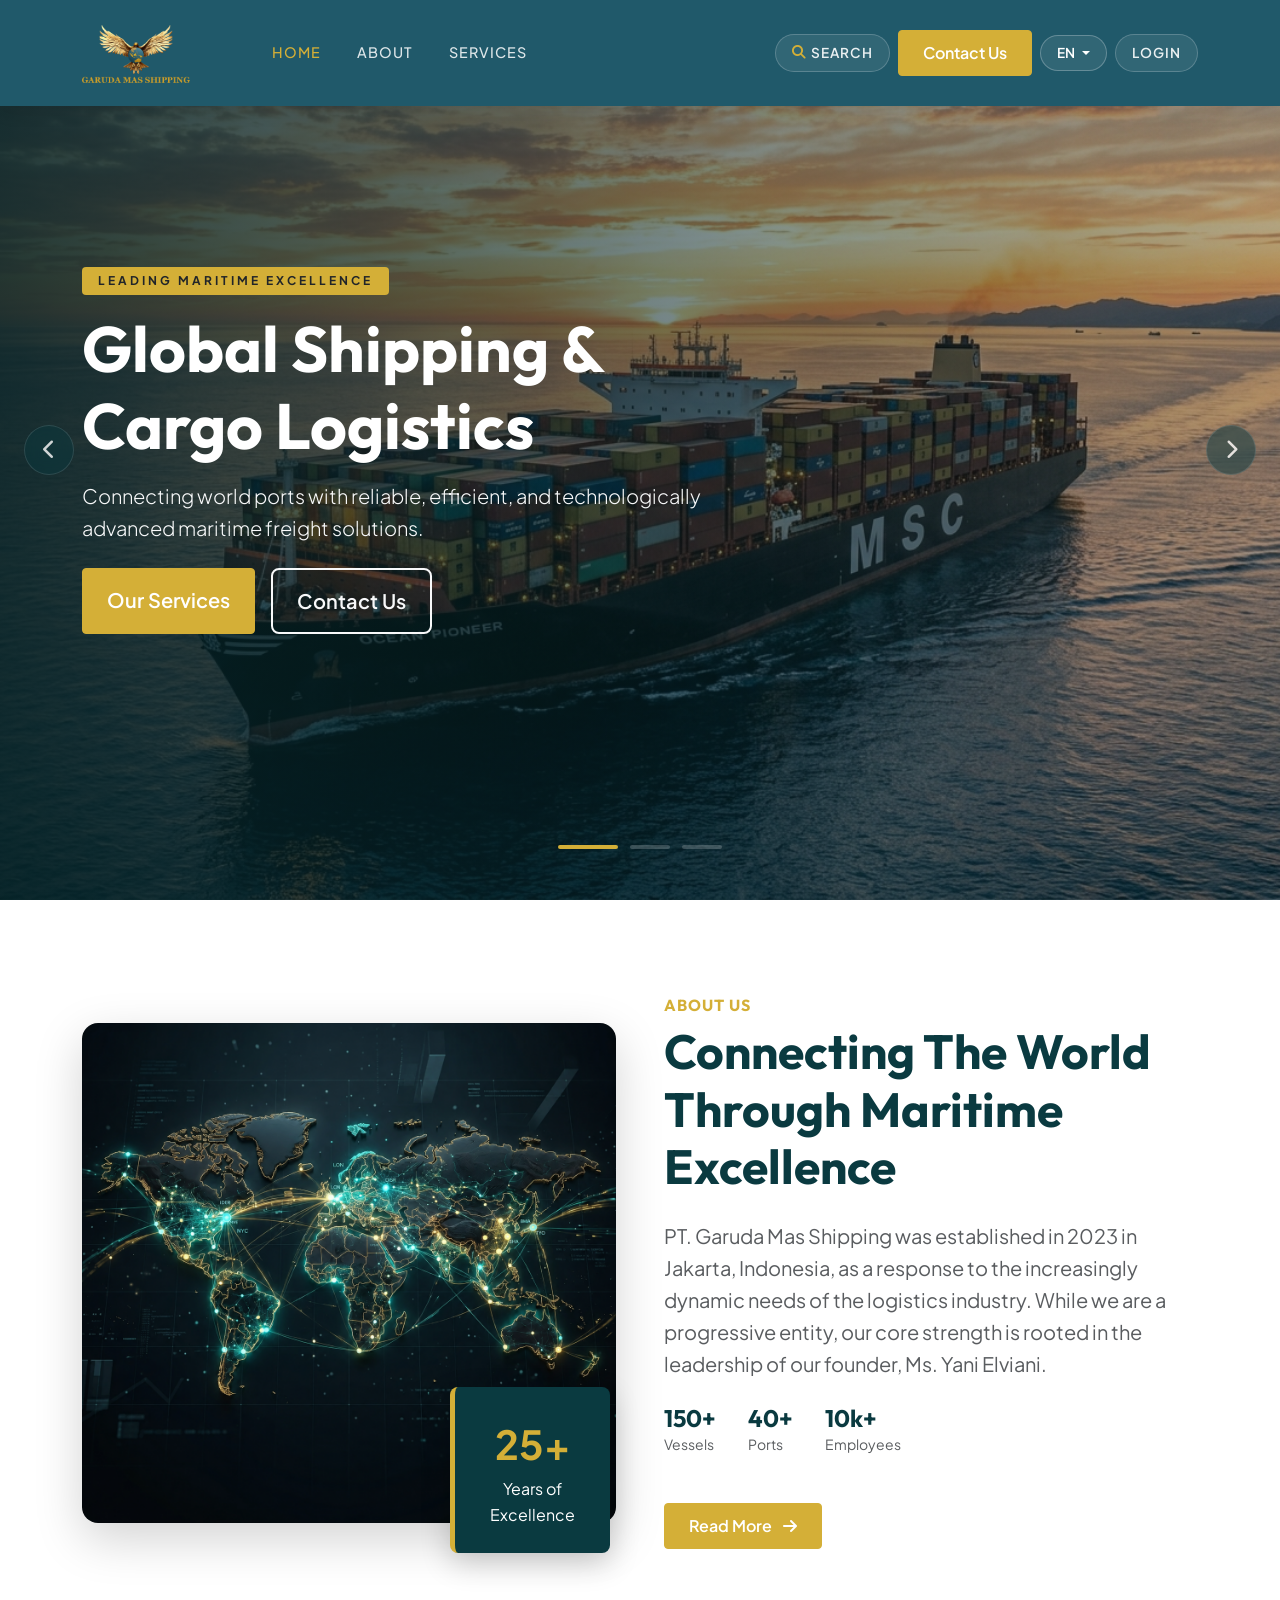
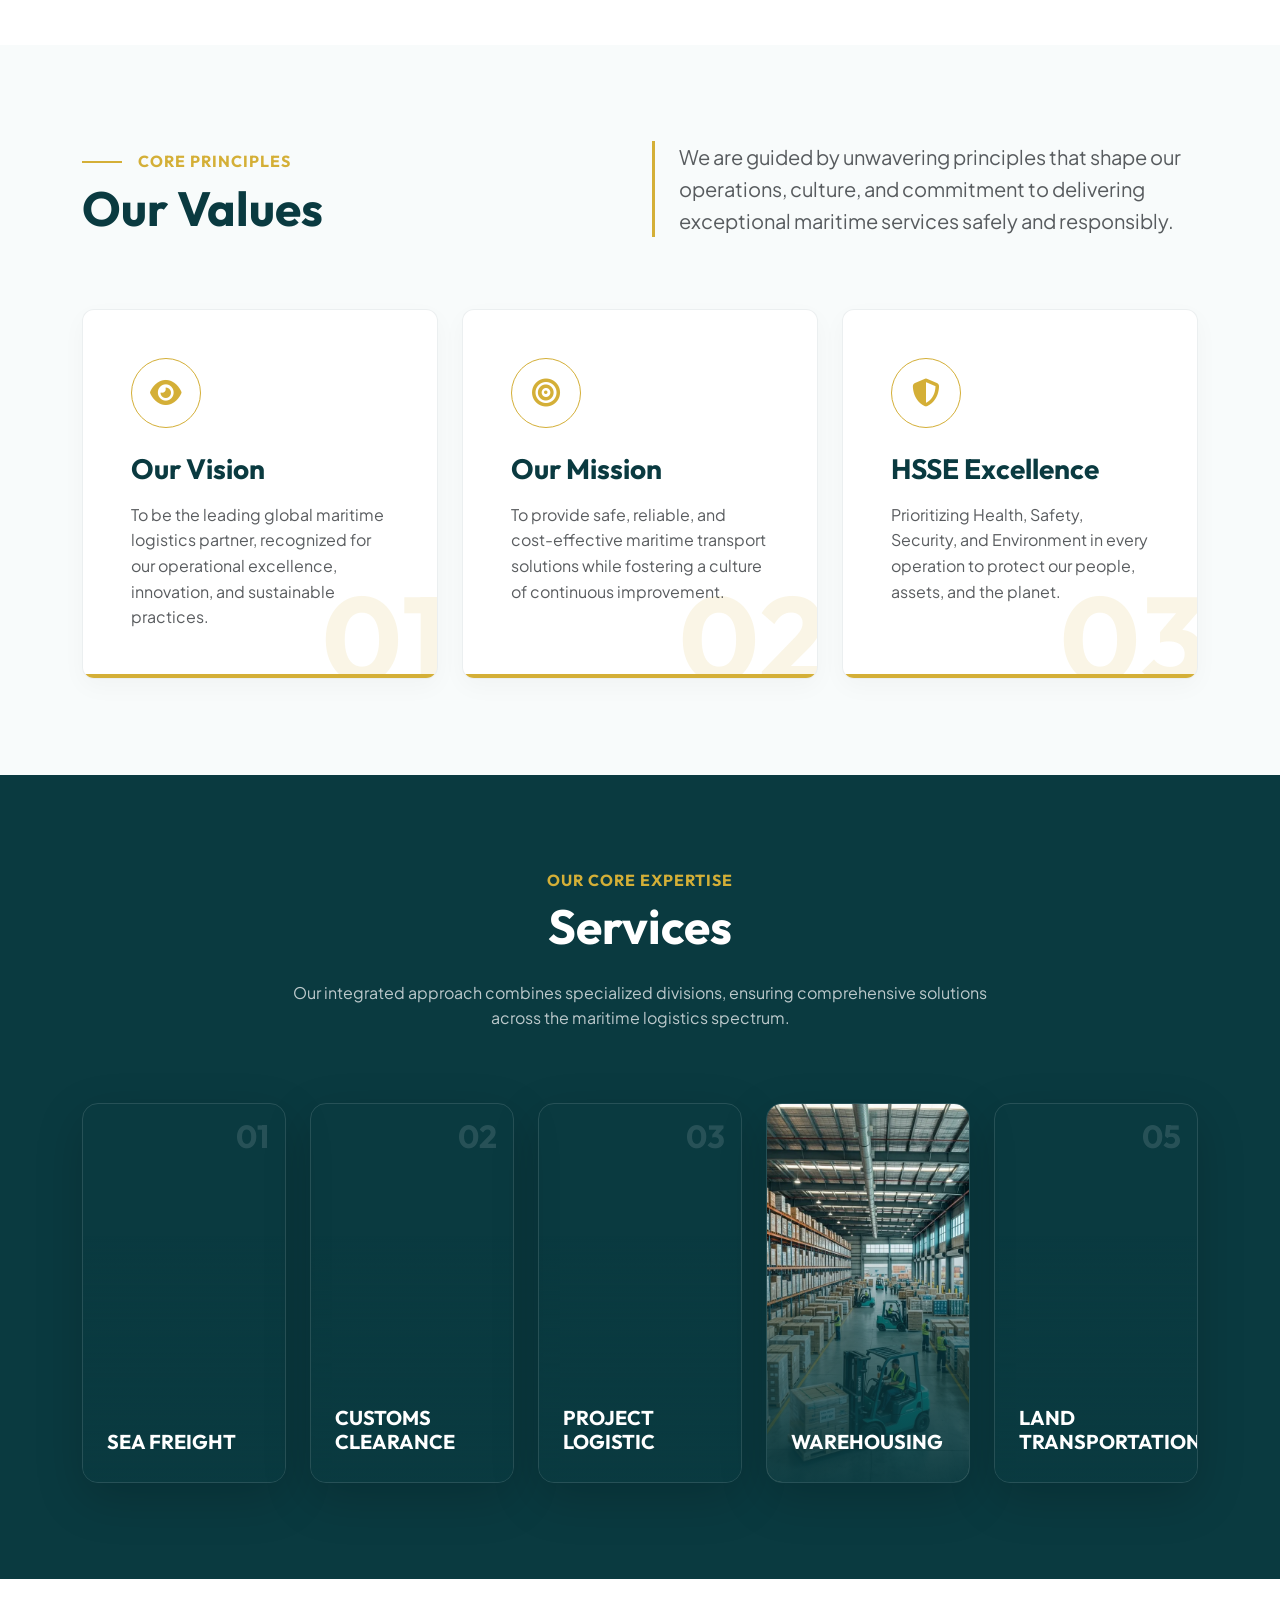
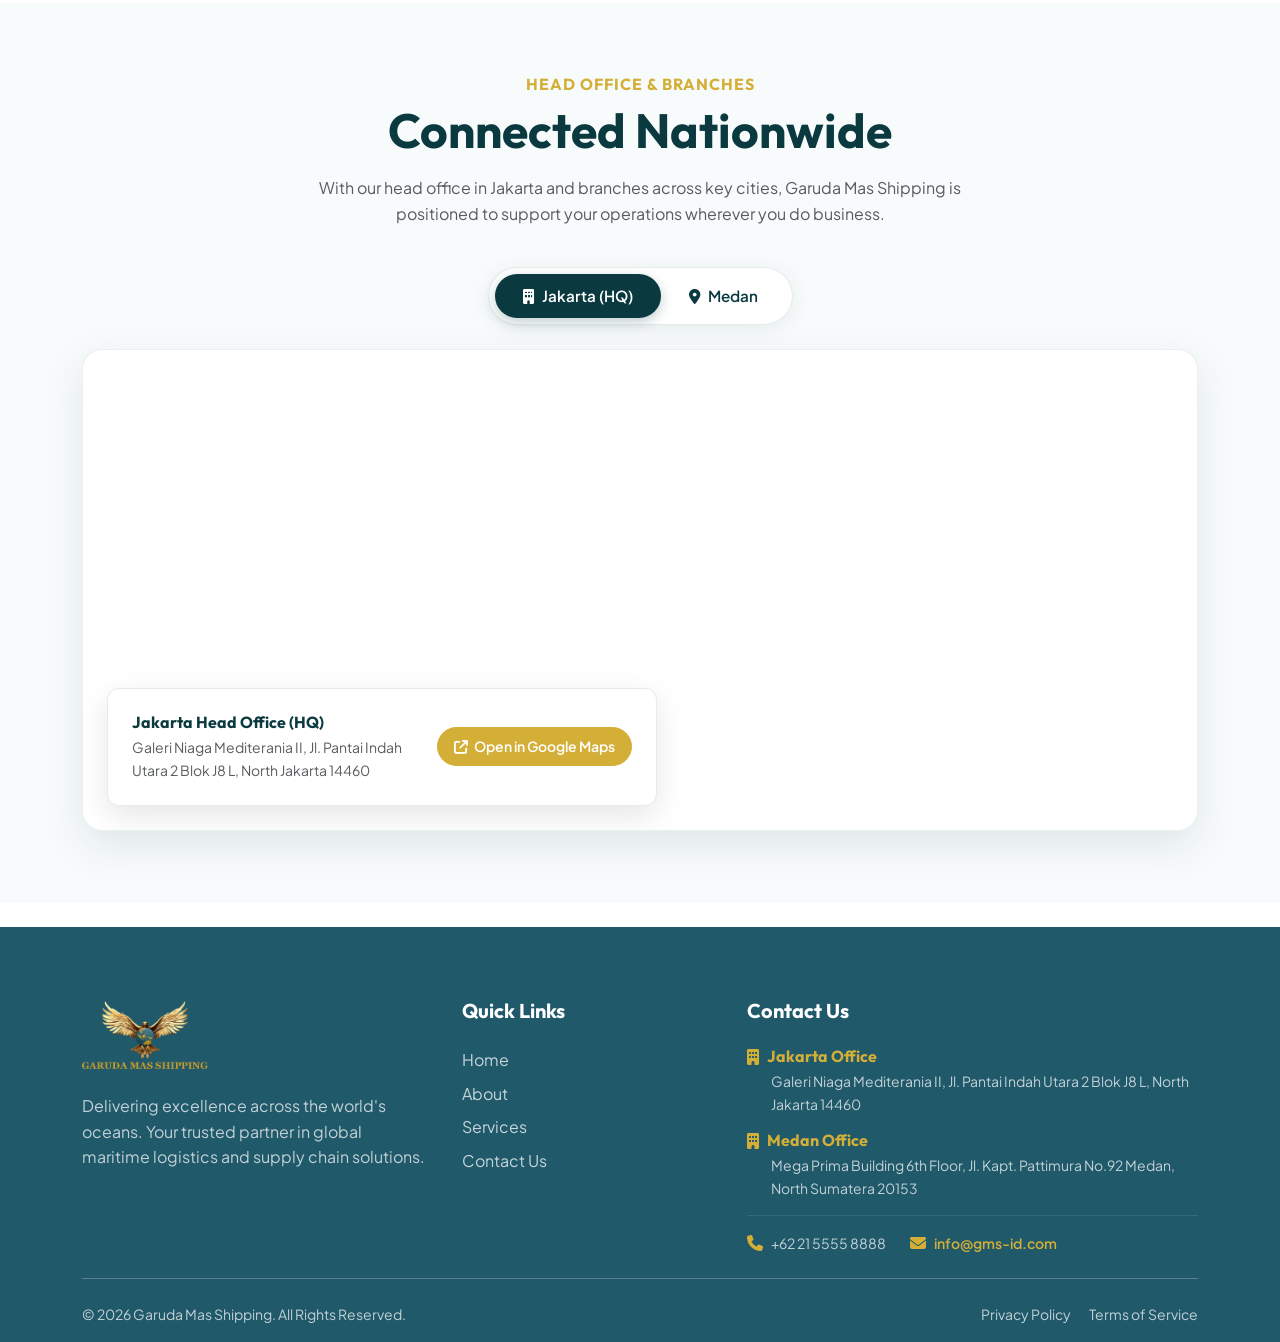
==== commit 0d92b7ee: "nn" ====
--- a/index.html
+++ b/index.html
@@ -42,13 +42,13 @@
                 <i class="fa-solid fa-bars fs-3"></i>
             </button>
             <div class="collapse navbar-collapse" id="navbarResponsive">
-                <ul class="navbar-nav ms-auto text-uppercase py-3 py-lg-0 align-items-lg-center">
+                <ul class="navbar-nav ms-lg-4 ms-xl-5 me-auto text-uppercase py-3 py-lg-0 align-items-lg-center">
                     <li class="nav-item"><a class="nav-link active" href="#home" data-i18n="nav_home">Home</a></li>
                     <li class="nav-item"><a class="nav-link" href="about.html" data-i18n="nav_about">About</a></li>
                     <li class="nav-item"><a class="nav-link" href="#services" data-i18n="nav_services">Services</a></li>
                 </ul>
 
-                <div class="nav-actions-container d-flex flex-column flex-lg-row align-items-lg-center gap-2 mt-3 mt-lg-0 ms-lg-3">
+                <div class="nav-actions-container d-flex flex-column flex-lg-row align-items-lg-center gap-2 mt-3 mt-lg-0 ms-lg-auto">
                     <!-- Search Trigger -->
                     <a href="#" class="nav-action-btn search-trigger" title="Search">
                         <i class="fa-solid fa-magnifying-glass me-1 text-gold"></i>
--- a/assets/css/style.css
+++ b/assets/css/style.css
@@ -69,17 +69,18 @@
 
 /* Navbar */
 .navbar {
-    padding: 20px 0;
+    padding: 18px 0;
     transition: all 0.4s ease;
-    background-color: transparent;
+    background-color: var(--dark-teal);
+    box-shadow: 0 4px 20px rgba(0, 0, 0, 0.08);
 }
 
 .navbar.navbar-scrolled {
-    background-color: rgba(32, 89, 106, 0.85);
+    background-color: rgba(32, 89, 106, 0.95);
     backdrop-filter: blur(12px);
     -webkit-backdrop-filter: blur(12px);
     padding: 12px 0;
-    box-shadow: 0 4px 30px rgba(0,0,0,0.1);
+    box-shadow: 0 4px 30px rgba(0,0,0,0.15);
     border-bottom: 1px solid rgba(255, 255, 255, 0.05);
 }
 
@@ -365,9 +366,33 @@
 .premium-value-card {
     background-color: var(--white);
     border: 1px solid rgba(10, 58, 64, 0.08);
-    border-radius: 8px;
+    border-radius: 12px;
     box-shadow: 0 8px 24px rgba(0,0,0,0.03);
     position: relative;
+    transition: all 0.4s cubic-bezier(0.165, 0.84, 0.44, 1);
+    cursor: pointer;
+}
+
+.premium-value-card:hover {
+    transform: translateY(-10px);
+    box-shadow: 0 20px 45px rgba(10, 58, 64, 0.12) !important;
+    border-color: rgba(212, 175, 55, 0.5) !important;
+}
+
+.premium-value-card .icon-wrapper {
+    transition: all 0.35s ease;
+    background-color: transparent;
+}
+
+.premium-value-card:hover .icon-wrapper {
+    background-color: var(--gold) !important;
+    border-color: var(--gold) !important;
+    transform: scale(1.1) rotate(5deg);
+    box-shadow: 0 8px 20px rgba(212, 175, 55, 0.35);
+}
+
+.premium-value-card:hover .icon-wrapper i {
+    color: #ffffff !important;
 }
 
 .watermark-number {
@@ -379,6 +404,13 @@
     z-index: 0;
     pointer-events: none;
     opacity: 0.12 !important;
+    transition: all 0.4s ease;
+}
+
+.premium-value-card:hover .watermark-number {
+    opacity: 0.25 !important;
+    transform: scale(1.08) translate(-5px, -5px);
+    color: var(--gold);
 }
 
 .border-gold {
@@ -389,10 +421,13 @@
     height: 4px;
     bottom: 0;
     width: 100%;
-}
-
-.icon-wrapper {
-    background-color: transparent;
+    transition: all 0.4s ease;
+    background-color: var(--gold);
+}
+
+.premium-value-card:hover .card-hover-line {
+    height: 6px;
+    box-shadow: 0 -2px 10px rgba(212, 175, 55, 0.5);
 }
 
 /* 5 Column Grid on Desktop */
@@ -767,26 +802,32 @@
 
 /* ISO Badge Seal */
 .iso-badge-box {
-    width: 75px;
-    height: 75px;
+    width: 80px;
+    height: 80px;
     border-radius: 50%;
-    background: rgba(255, 255, 255, 0.15);
+    background: #FFFFFF;
     border: 2px dashed var(--gold);
     display: inline-flex;
     align-items: center;
     justify-content: center;
     margin-bottom: 1rem;
-    transition: all 0.3s ease;
+    padding: 6px;
+    overflow: hidden;
+    transition: all 0.3s ease;
+    box-shadow: 0 4px 15px rgba(0, 0, 0, 0.15);
+}
+
+.iso-badge-box img {
+    width: 100%;
+    height: 100%;
+    object-fit: cover;
+    border-radius: 50%;
 }
 
 .stat-glass-card:hover .iso-badge-box {
-    background: var(--gold);
-    border-color: #ffffff;
-    transform: rotate(15deg) scale(1.1);
-}
-
-.stat-glass-card:hover .iso-badge-box i {
-    color: var(--primary-teal) !important;
+    border-color: var(--gold);
+    transform: scale(1.08);
+    box-shadow: 0 0 20px rgba(212, 175, 55, 0.5);
 }
 
 /* ==========================================================================
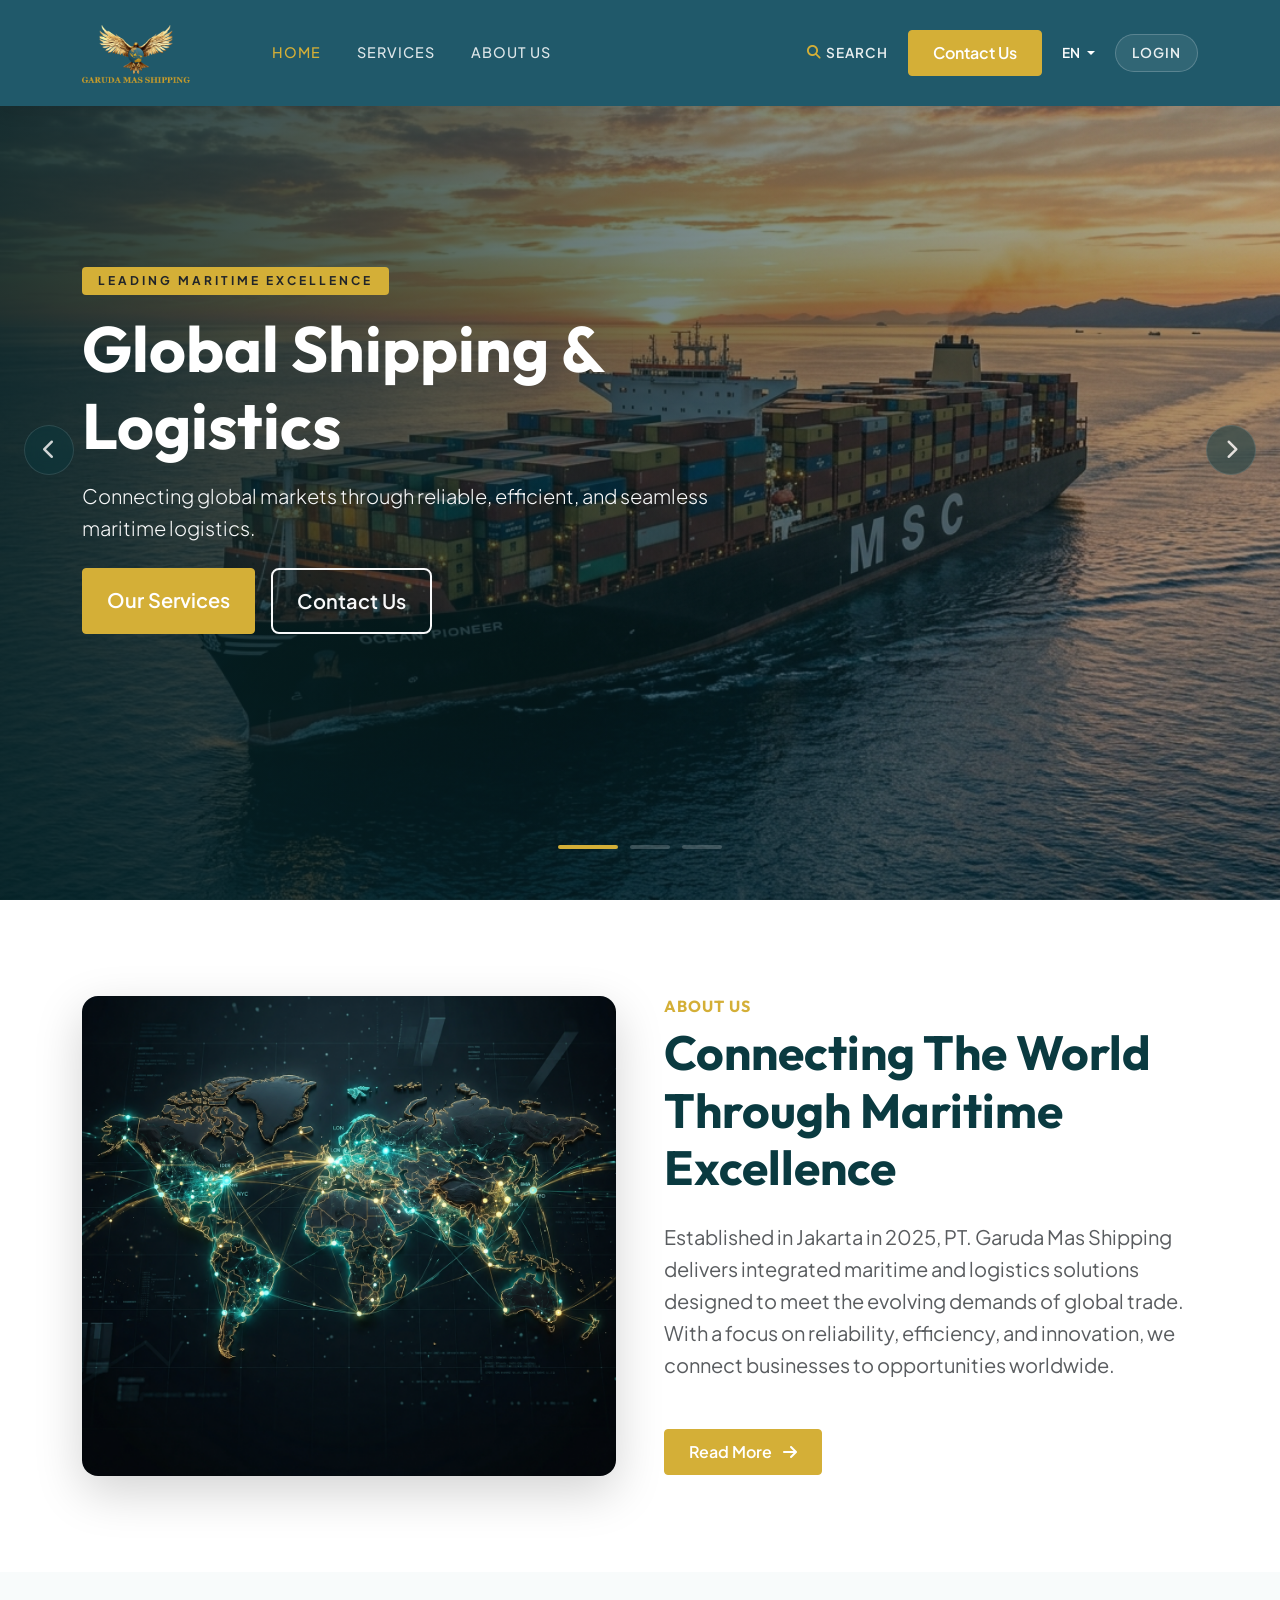
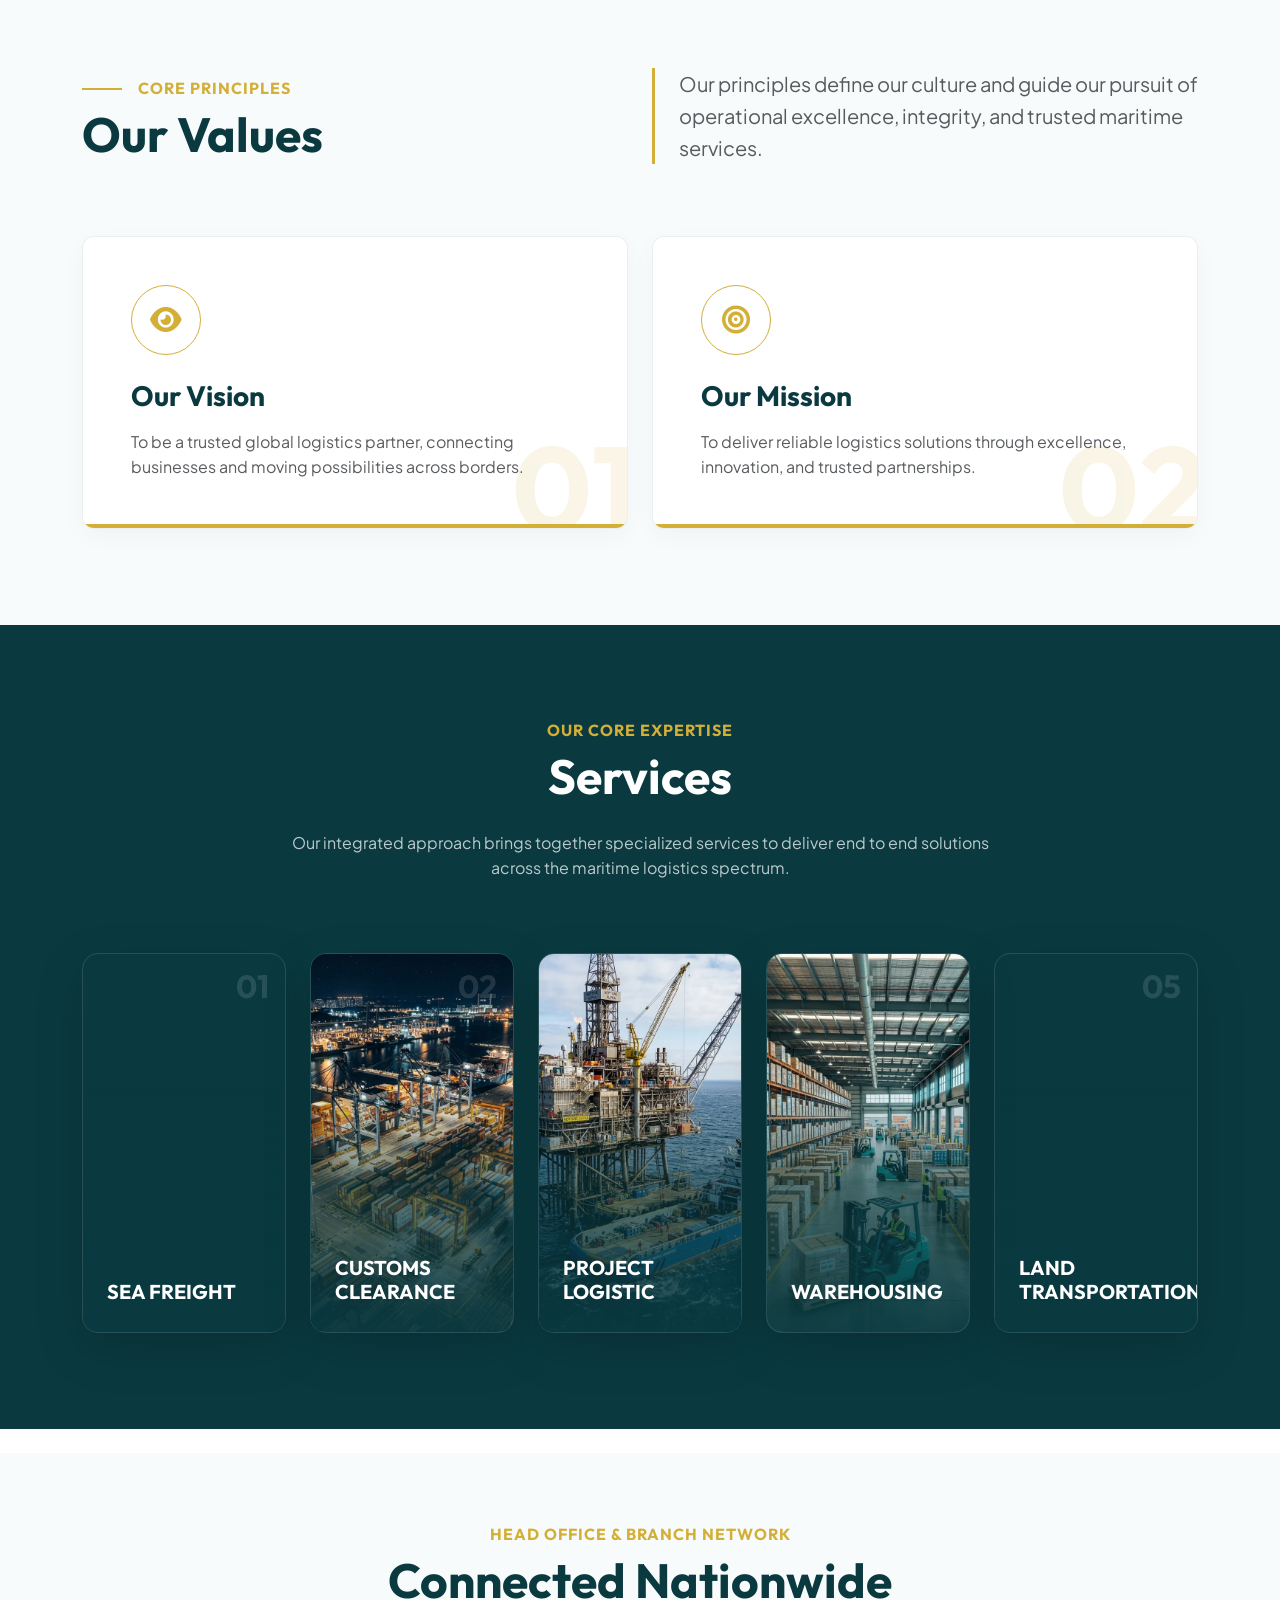
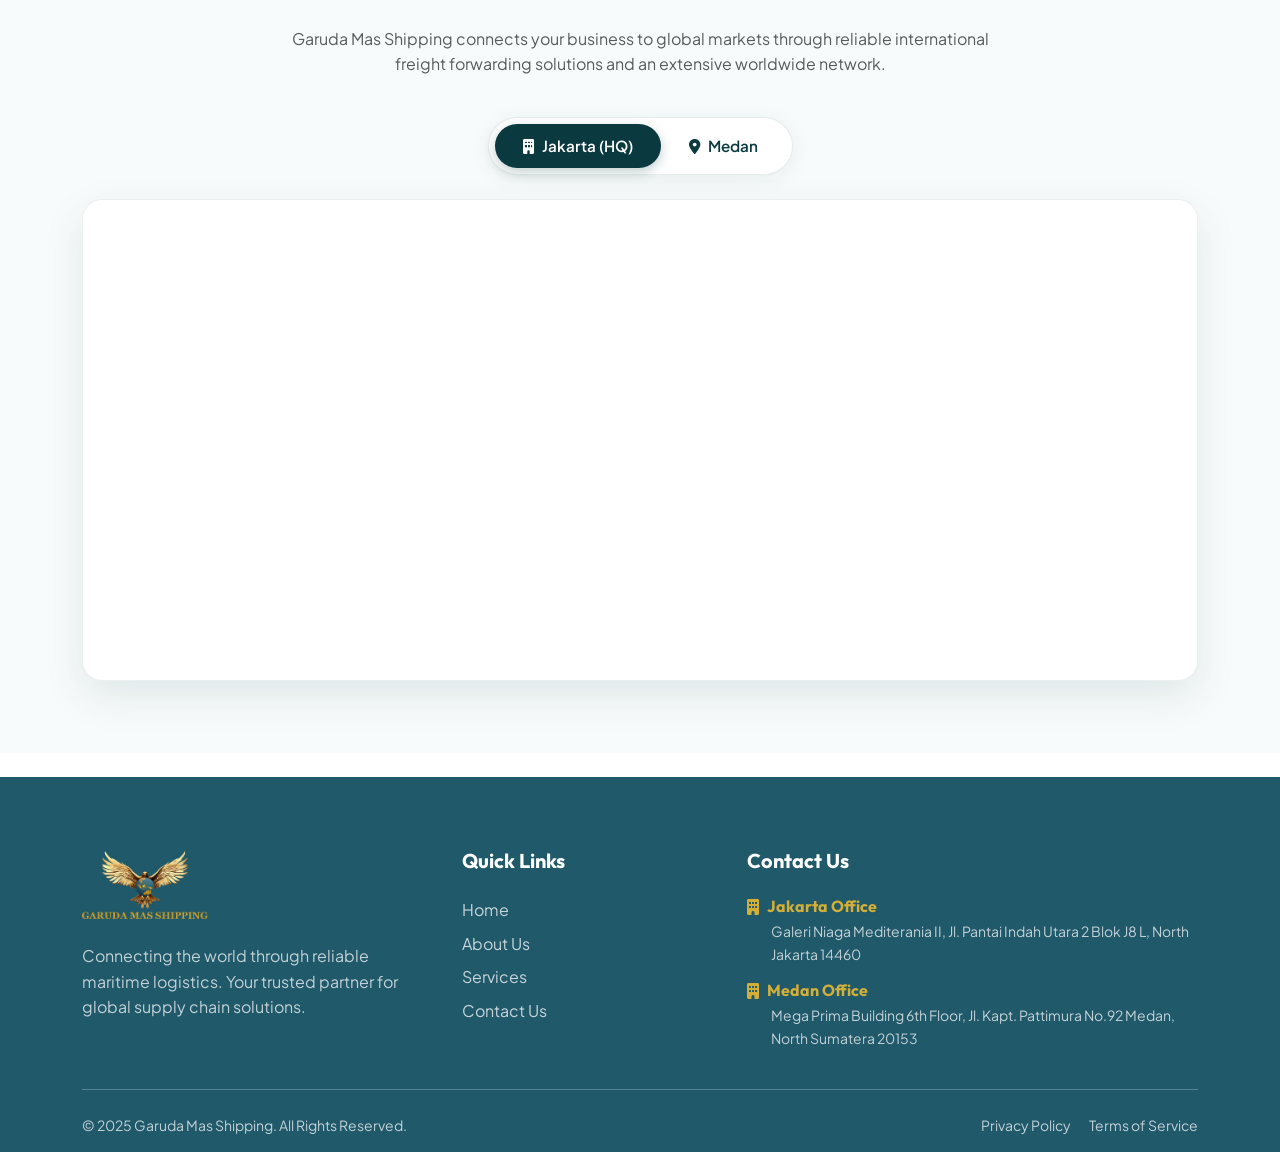
==== commit e12aafba: "all update" ====
--- a/index.html
+++ b/index.html
@@ -44,8 +44,8 @@
             <div class="collapse navbar-collapse" id="navbarResponsive">
                 <ul class="navbar-nav ms-lg-4 ms-xl-5 me-auto text-uppercase py-3 py-lg-0 align-items-lg-center">
                     <li class="nav-item"><a class="nav-link active" href="#home" data-i18n="nav_home">Home</a></li>
-                    <li class="nav-item"><a class="nav-link" href="about.html" data-i18n="nav_about">About</a></li>
-                    <li class="nav-item"><a class="nav-link" href="#services" data-i18n="nav_services">Services</a></li>
+                    <li class="nav-item"><a class="nav-link" href="services.html" data-i18n="nav_services">Services</a></li>
+                    <li class="nav-item"><a class="nav-link" href="about.html" data-i18n="nav_about">About Us</a></li>
                 </ul>
 
                 <div class="nav-actions-container d-flex flex-column flex-lg-row align-items-lg-center gap-2 mt-3 mt-lg-0 ms-lg-auto">
@@ -124,13 +124,12 @@
                                         class="badge bg-gold text-dark text-uppercase px-3 py-2 fw-bold tracking-wider mb-3 rounded-1"
                                         data-i18n="hero_badge_1">Leading Maritime Excellence</span>
                                     <h1 class="display-3 fw-bold text-white mb-3" data-i18n="hero_title_1">Global
-                                        Shipping & Cargo Logistics</h1>
+                                        Shipping & Logistics</h1>
                                     <p class="lead text-light opacity-90 mb-4 fs-5" data-i18n="hero_desc_1">
-                                        Connecting world ports with reliable, efficient, and technologically advanced
-                                        maritime freight solutions.
+                                        Connecting global markets through reliable, efficient, and seamless maritime logistics.
                                     </p>
                                     <div class="d-flex flex-wrap gap-3">
-                                        <a href="#services" class="btn btn-gold btn-lg px-4 py-3"
+                                        <a href="services.html" class="btn btn-gold btn-lg px-4 py-3"
                                             data-i18n="hero_btn_services">Our Services <i
                                                 class="fa-solid fa-arrow-right ms-2"></i></a>
                                         <a href="contact.html"
@@ -155,14 +154,13 @@
                                     <span
                                         class="badge bg-gold text-dark text-uppercase px-3 py-2 fw-bold tracking-wider mb-3 rounded-1"
                                         data-i18n="hero_badge_2">World-Class Port Infrastructure</span>
-                                    <h1 class="display-3 fw-bold text-white mb-3" data-i18n="hero_title_2">Precision
+                                    <h1 class="display-3 fw-bold text-white mb-3" data-i18n="hero_title_2">Advanced
                                         Port & Terminal Solutions</h1>
                                     <p class="lead text-light opacity-90 mb-4 fs-5" data-i18n="hero_desc_2">
-                                        Delivering optimal turnaround times and seamless cargo handling at strategic
-                                        hubs worldwide.
+                                        Driving efficient cargo handling and optimized turnaround across key global gateways.
                                     </p>
                                     <div class="d-flex flex-wrap gap-3">
-                                        <a href="#services" class="btn btn-gold btn-lg px-4 py-3"
+                                        <a href="services.html" class="btn btn-gold btn-lg px-4 py-3"
                                             data-i18n="hero_btn_services">Our Services <i
                                                 class="fa-solid fa-arrow-right ms-2"></i></a>
                                         <a href="contact.html"
@@ -189,11 +187,10 @@
                                     <h1 class="display-3 fw-bold text-white mb-3" data-i18n="hero_title_3">End-to-End
                                         Multimodal Transport</h1>
                                     <p class="lead text-light opacity-90 mb-4 fs-5" data-i18n="hero_desc_3">
-                                        Comprehensive sea freight, customs clearance, and road logistics tailored to
-                                        your business needs.
+                                        Connecting every stage of your logistics journey with efficiency and precision.
                                     </p>
                                     <div class="d-flex flex-wrap gap-3">
-                                        <a href="#services" class="btn btn-gold btn-lg px-4 py-3"
+                                        <a href="services.html" class="btn btn-gold btn-lg px-4 py-3"
                                             data-i18n="hero_btn_services">Our Services <i
                                                 class="fa-solid fa-arrow-right ms-2"></i></a>
                                         <a href="contact.html"
@@ -228,36 +225,15 @@
                 <div class="col-lg-6 position-relative">
                     <div class="image-wrapper rounded-4 overflow-hidden shadow-lg">
                         <img src="assets/images/about_map_1778153520044.webp" alt="Global Network Map"
-                            class="img-fluid w-100 object-fit-cover" style="height: 500px;" loading="lazy"
+                            class="img-fluid w-100 object-fit-cover" style="height: 480px;" loading="lazy"
                             decoding="async">
-                        <div class="experience-badge">
-                            <span class="fs-1 fw-bold text-gold">25+</span>
-                            <span class="d-block text-white">Years of<br>Excellence</span>
-                        </div>
                     </div>
                 </div>
                 <div class="col-lg-6">
                     <h6 class="text-gold fw-bold text-uppercase tracking-wide mb-2" data-i18n="about_tag">About Us</h6>
                     <h2 class="display-5 fw-bold text-teal mb-4" data-i18n="about_title">Connecting The World Through
                         Maritime Excellence</h2>
-                    <p class="text-muted fs-5 mb-4" data-i18n="about_desc">PT. Garuda Mas Shipping was established in
-                        2023 in Jakarta, Indonesia, as a response to the increasingly dynamic needs of the logistics
-                        industry. While we are a progressive entity, our core strength is rooted in the leadership of
-                        our founder, Ms. Yani Elviani.</p>
-                    <div class="d-flex flex-wrap align-items-center mb-5 gap-4">
-                        <div class="me-2">
-                            <h4 class="text-teal fw-bold mb-0">150+</h4>
-                            <p class="text-muted small mb-0" data-i18n="about_vessels">Vessels</p>
-                        </div>
-                        <div class="me-2">
-                            <h4 class="text-teal fw-bold mb-0">40+</h4>
-                            <p class="text-muted small mb-0" data-i18n="about_ports">Ports</p>
-                        </div>
-                        <div>
-                            <h4 class="text-teal fw-bold mb-0">10k+</h4>
-                            <p class="text-muted small mb-0" data-i18n="about_employees">Employees</p>
-                        </div>
-                    </div>
+                    <p class="text-muted fs-5 mb-5" data-i18n="about_desc">Established in Jakarta in 2025, PT. Garuda Mas Shipping delivers integrated maritime and logistics solutions designed to meet the evolving demands of global trade. With a focus on reliability, efficiency, and innovation, we connect businesses to opportunities worldwide.</p>
                     <a href="about.html" class="btn btn-primary btn-gold"><span data-i18n="about_btn_more">Read
                             More</span> <i class="fa-solid fa-arrow-right ms-2"></i></a>
                 </div>
@@ -277,15 +253,14 @@
                 </div>
                 <div class="col-lg-6 mt-4 mt-lg-0">
                     <p class="text-muted mb-0 border-start border-gold border-3 ps-4 fs-5" data-i18n="values_desc">
-                        We are guided by unwavering principles that shape our operations, culture, and commitment to
-                        delivering exceptional maritime services safely and responsibly.
+                        Our principles define our culture and guide our pursuit of operational excellence, integrity, and trusted maritime services.
                     </p>
                 </div>
             </div>
 
             <div class="row g-4 mt-2">
                 <!-- Vision -->
-                <div class="col-lg-4" data-aos="fade-up" data-aos-delay="0">
+                <div class="col-lg-6 col-md-6" data-aos="fade-up" data-aos-delay="0">
                     <div class="premium-value-card p-5 h-100 position-relative overflow-hidden bg-white">
                         <div class="watermark-number position-absolute text-gold fw-bold">01</div>
                         <div class="card-content position-relative z-3">
@@ -294,16 +269,15 @@
                                 <i class="fa-solid fa-eye fs-3 text-gold"></i>
                             </div>
                             <h3 class="fw-bold text-teal mb-3" data-i18n="vision_title">Our Vision</h3>
-                            <p class="text-muted mb-0" data-i18n="vision_desc">To be the leading global maritime
-                                logistics partner, recognized for our operational excellence, innovation, and sustainable
-                                practices.</p>
+                            <p class="text-muted mb-0" data-i18n="vision_desc">To be a trusted global logistics
+                                partner, connecting businesses and moving possibilities across borders.</p>
                         </div>
                         <div class="card-hover-line position-absolute bottom-0 start-0 bg-gold"></div>
                     </div>
                 </div>
 
                 <!-- Mission -->
-                <div class="col-lg-4" data-aos="fade-up" data-aos-delay="100">
+                <div class="col-lg-6 col-md-6" data-aos="fade-up" data-aos-delay="100">
                     <div class="premium-value-card p-5 h-100 position-relative overflow-hidden bg-white">
                         <div class="watermark-number position-absolute text-gold fw-bold">02</div>
                         <div class="card-content position-relative z-3">
@@ -312,26 +286,8 @@
                                 <i class="fa-solid fa-bullseye fs-3 text-gold"></i>
                             </div>
                             <h3 class="fw-bold text-teal mb-3" data-i18n="mission_title">Our Mission</h3>
-                            <p class="text-muted mb-0" data-i18n="mission_desc">To provide safe, reliable, and
-                                cost-effective maritime transport solutions while fostering a culture of continuous
-                                improvement.</p>
-                        </div>
-                        <div class="card-hover-line position-absolute bottom-0 start-0 bg-gold"></div>
-                    </div>
-                </div>
-
-                <!-- HSSE -->
-                <div class="col-lg-4" data-aos="fade-up" data-aos-delay="200">
-                    <div class="premium-value-card p-5 h-100 position-relative overflow-hidden bg-white">
-                        <div class="watermark-number position-absolute text-gold fw-bold">03</div>
-                        <div class="card-content position-relative z-3">
-                            <div class="icon-wrapper mb-4 d-inline-flex align-items-center justify-content-center border border-gold rounded-circle"
-                                style="width: 70px; height: 70px;">
-                                <i class="fa-solid fa-shield-halved fs-3 text-gold"></i>
-                            </div>
-                            <h3 class="fw-bold text-teal mb-3" data-i18n="hsse_title">HSSE Excellence</h3>
-                            <p class="text-muted mb-0" data-i18n="hsse_desc">Prioritizing Health, Safety, Security, and
-                                Environment in every operation to protect our people, assets, and the planet.</p>
+                            <p class="text-muted mb-0" data-i18n="mission_desc">To deliver reliable logistics
+                                solutions through excellence, innovation, and trusted partnerships.</p>
                         </div>
                         <div class="card-hover-line position-absolute bottom-0 start-0 bg-gold"></div>
                     </div>
@@ -348,14 +304,14 @@
                     Expertise</h6>
                 <h2 class="display-5 fw-bold text-white mb-4" data-i18n="services_title">Services</h2>
                 <p class="text-light max-w-700 mx-auto opacity-75" data-i18n="services_desc">Our integrated approach
-                    combines specialized divisions, ensuring comprehensive solutions across the maritime logistics
+                    brings together specialized services to deliver end to end solutions across the maritime logistics
                     spectrum.</p>
             </div>
 
             <div class="row g-4 mt-2 justify-content-center">
                 <!-- Service 1: Sea Freight -->
                 <div class="col-sm-6 col-md-4 col-lg-5th" data-aos="zoom-in" data-aos-delay="0">
-                    <div class="unit-card position-relative rounded-4 overflow-hidden group shadow-lg">
+                    <a href="services.html" class="unit-card d-block position-relative rounded-4 overflow-hidden group shadow-lg text-decoration-none">
                         <img src="assets/images/business_1_1778153593548.webp" alt="Sea Freight"
                             class="w-100 h-100 object-fit-cover transition-transform" loading="lazy" decoding="async">
                         <div class="watermark-number position-absolute top-0 end-0 p-3 text-white opacity-25 fw-bold fs-2 lh-1 z-2"
@@ -366,15 +322,15 @@
                             </h5>
                             <p class="unit-desc text-light opacity-0 mb-0 small"
                                 style="max-height: 0; transition: all 0.4s ease; overflow: hidden;"
-                                data-i18n="service_1_desc">Reliable global ocean freight solutions with optimal transit
-                                times and competitive container rates.</p>
-                        </div>
-                    </div>
+                                data-i18n="service_1_desc">Through established carrier partnerships, we provide reliable
+                                and cost efficient sea freight solutions, optimized for transit time, capacity, and secure delivery.</p>
+                        </div>
+                    </a>
                 </div>
 
                 <!-- Service 2: Customs Clearance -->
                 <div class="col-sm-6 col-md-4 col-lg-5th" data-aos="zoom-in" data-aos-delay="100">
-                    <div class="unit-card position-relative rounded-4 overflow-hidden group shadow-lg">
+                    <a href="services.html" class="unit-card d-block position-relative rounded-4 overflow-hidden group shadow-lg text-decoration-none">
                         <img src="assets/images/service_port.webp" alt="Customs Clearance"
                             class="w-100 h-100 object-fit-cover transition-transform" loading="lazy" decoding="async">
                         <div class="watermark-number position-absolute top-0 end-0 p-3 text-white opacity-25 fw-bold fs-2 lh-1 z-2"
@@ -385,15 +341,14 @@
                                 CLEARANCE</h5>
                             <p class="unit-desc text-light opacity-0 mb-0 small"
                                 style="max-height: 0; transition: all 0.4s ease; overflow: hidden;"
-                                data-i18n="service_2_desc">Comprehensive import & export customs clearance, documentation,
-                                certificates, and compliance.</p>
-                        </div>
-                    </div>
+                                data-i18n="service_2_desc">Professional customs clearance services for import and export.</p>
+                        </div>
+                    </a>
                 </div>
 
                 <!-- Service 3: Project Logistic -->
                 <div class="col-sm-6 col-md-4 col-lg-5th" data-aos="zoom-in" data-aos-delay="200">
-                    <div class="unit-card position-relative rounded-4 overflow-hidden group shadow-lg">
+                    <a href="services.html" class="unit-card d-block position-relative rounded-4 overflow-hidden group shadow-lg text-decoration-none">
                         <img src="assets/images/service_offshore.webp" alt="Project Logistic"
                             class="w-100 h-100 object-fit-cover transition-transform" loading="lazy" decoding="async">
                         <div class="watermark-number position-absolute top-0 end-0 p-3 text-white opacity-25 fw-bold fs-2 lh-1 z-2"
@@ -404,15 +359,14 @@
                                 LOGISTIC</h5>
                             <p class="unit-desc text-light opacity-0 mb-0 small"
                                 style="max-height: 0; transition: all 0.4s ease; overflow: hidden;"
-                                data-i18n="service_3_desc">End-to-end heavy-lift and specialized project cargo transport
-                                delivered in perfect sequence.</p>
-                        </div>
-                    </div>
+                                data-i18n="service_3_desc">End to end logistics solutions to ensure project cargo is delivered safely, efficiently, and in the right sequence.</p>
+                        </div>
+                    </a>
                 </div>
 
                 <!-- Service 4: Warehousing -->
                 <div class="col-sm-6 col-md-4 col-lg-5th" data-aos="zoom-in" data-aos-delay="300">
-                    <div class="unit-card position-relative rounded-4 overflow-hidden group shadow-lg">
+                    <a href="services.html" class="unit-card d-block position-relative rounded-4 overflow-hidden group shadow-lg text-decoration-none">
                         <img src="assets/images/business_4_1778153649774.webp" alt="Warehousing"
                             class="w-100 h-100 object-fit-cover transition-transform" loading="lazy" decoding="async">
                         <div class="watermark-number position-absolute top-0 end-0 p-3 text-white opacity-25 fw-bold fs-2 lh-1 z-2"
@@ -423,15 +377,14 @@
                             </h5>
                             <p class="unit-desc text-light opacity-0 mb-0 small"
                                 style="max-height: 0; transition: all 0.4s ease; overflow: hidden;"
-                                data-i18n="service_4_desc">Secure modern storage facilities, container stuffing,
-                                inventory management, and fast distribution.</p>
-                        </div>
-                    </div>
+                                data-i18n="service_4_desc">Flexible warehousing solutions for secure storage, efficient handling, and container loading.</p>
+                        </div>
+                    </a>
                 </div>
 
                 <!-- Service 5: Land Transportation -->
                 <div class="col-sm-6 col-md-4 col-lg-5th" data-aos="zoom-in" data-aos-delay="400">
-                    <div class="unit-card position-relative rounded-4 overflow-hidden group shadow-lg">
+                    <a href="services.html" class="unit-card d-block position-relative rounded-4 overflow-hidden group shadow-lg text-decoration-none">
                         <img src="assets/images/hero_slide_3.jpg" alt="Land Transportation"
                             class="w-100 h-100 object-fit-cover transition-transform" loading="lazy" decoding="async">
                         <div class="watermark-number position-absolute top-0 end-0 p-3 text-white opacity-25 fw-bold fs-2 lh-1 z-2"
@@ -442,10 +395,10 @@
                                 TRANSPORTATION</h5>
                             <p class="unit-desc text-light opacity-0 mb-0 small"
                                 style="max-height: 0; transition: all 0.4s ease; overflow: hidden;"
-                                data-i18n="service_5_desc">Dedicated fleet of container trucks and heavy transport
-                                vehicles ensuring door-to-door delivery.</p>
-                        </div>
-                    </div>
+                                data-i18n="service_5_desc">Reliable land transportation solutions, ensuring safe,
+                                efficient, and timely delivery.</p>
+                        </div>
+                    </a>
                 </div>
             </div>
         </div>
@@ -455,10 +408,10 @@
     <section class="nationwide-map-section py-5 my-4" id="branches">
         <div class="container py-4">
             <div class="text-center mb-4" data-aos="fade-up">
-                <h6 class="text-gold fw-bold text-uppercase tracking-wide mb-2" data-i18n="nationwide_tag">Head Office & Branches</h6>
+                <h6 class="text-gold fw-bold text-uppercase tracking-wide mb-2" data-i18n="nationwide_tag">Head Office & Branch Network</h6>
                 <h2 class="display-5 fw-bold text-teal mb-3" data-i18n="nationwide_title">Connected Nationwide</h2>
                 <p class="text-muted max-w-700 mx-auto fs-6" data-i18n="nationwide_desc">
-                    With our head office in Jakarta and branches across key cities, Garuda Mas Shipping is positioned to support your operations wherever you do business.
+                    Garuda Mas Shipping connects your business to global markets through reliable international freight forwarding solutions and an extensive worldwide network.
                 </p>
                 
                 <!-- Pill Switcher -->
@@ -509,8 +462,7 @@
                         <img src="img/logo.webp" alt="Garuda Mas Shipping Logo" height="70">
                     </a>
                     <p class="text-light opacity-75 mb-4" data-i18n="footer_about">
-                        Delivering excellence across the world's oceans. Your trusted partner in global maritime
-                        logistics and supply chain solutions.
+                        Connecting the world through reliable maritime logistics. Your trusted partner for global supply chain solutions.
                     </p>
                 </div>
 
@@ -551,18 +503,6 @@
                             </p>
                         </div>
 
-                        <!-- Contact Details -->
-                        <div class="d-flex flex-wrap gap-4 pt-3 border-top border-light border-opacity-10 mt-3">
-                            <div class="d-flex align-items-center">
-                                <i class="fa-solid fa-phone text-gold me-2"></i>
-                                <span class="text-light opacity-75 small">+62 21 5555 8888</span>
-                            </div>
-                            <div class="d-flex align-items-center">
-                                <i class="fa-solid fa-envelope text-gold me-2"></i>
-                                <a href="mailto:info@gms-id.com"
-                                    class="text-gold text-decoration-none fw-semibold small">info@gms-id.com</a>
-                            </div>
-                        </div>
                     </div>
                 </div>
             </div>
@@ -571,7 +511,7 @@
 
             <div class="row align-items-center">
                 <div class="col-md-6 text-center text-md-start">
-                    <p class="text-light opacity-75 mb-0 small" data-i18n="footer_rights">&copy; 2026 Garuda Mas Shipping.
+                    <p class="text-light opacity-75 mb-0 small" data-i18n="footer_rights">&copy; 2025 Garuda Mas Shipping.
                         All Rights Reserved.</p>
                 </div>
                 <div class="col-md-6 text-center text-md-end mt-3 mt-md-0">
--- a/assets/css/style.css
+++ b/assets/css/style.css
@@ -172,6 +172,38 @@
     color: var(--gold);
 }
 
+/* Desktop view: Polos tanpa border khusus untuk Search & EN */
+@media (min-width: 992px) {
+    .nav-action-btn.search-trigger {
+        background: transparent;
+        border: none;
+        padding: 7px 12px;
+    }
+
+    .nav-action-btn.search-trigger:hover {
+        background: transparent;
+        border-color: transparent;
+        color: var(--gold);
+    }
+
+    .lang-dropdown-btn {
+        background: transparent;
+        border: none;
+        padding: 7px 12px;
+        box-shadow: none !important;
+    }
+
+    .lang-dropdown-btn:hover,
+    .lang-dropdown-btn:focus,
+    .lang-dropdown-btn.show,
+    .lang-dropdown-btn[aria-expanded="true"] {
+        background: transparent;
+        border-color: transparent;
+        color: var(--gold);
+        box-shadow: none !important;
+    }
+}
+
 .lang-dropdown-menu {
     background-color: var(--primary-teal);
     border: 1px solid rgba(212, 175, 55, 0.3);
@@ -864,6 +896,21 @@
     background-color: #FFFFFF;
     box-shadow: 0 0 0 4px rgba(212, 175, 55, 0.15);
     outline: none;
+    z-index: 3;
+}
+
+.contact-form-card .input-group .form-select {
+    border-top-right-radius: 0 !important;
+    border-bottom-right-radius: 0 !important;
+    border-right: 1px solid rgba(10, 58, 64, 0.15);
+    background-position: right 0.4rem center;
+    padding-right: 1.5rem;
+    font-size: 0.9rem;
+}
+
+.contact-form-card .input-group .form-control {
+    border-top-left-radius: 0 !important;
+    border-bottom-left-radius: 0 !important;
 }
 
 .contact-office-card {
